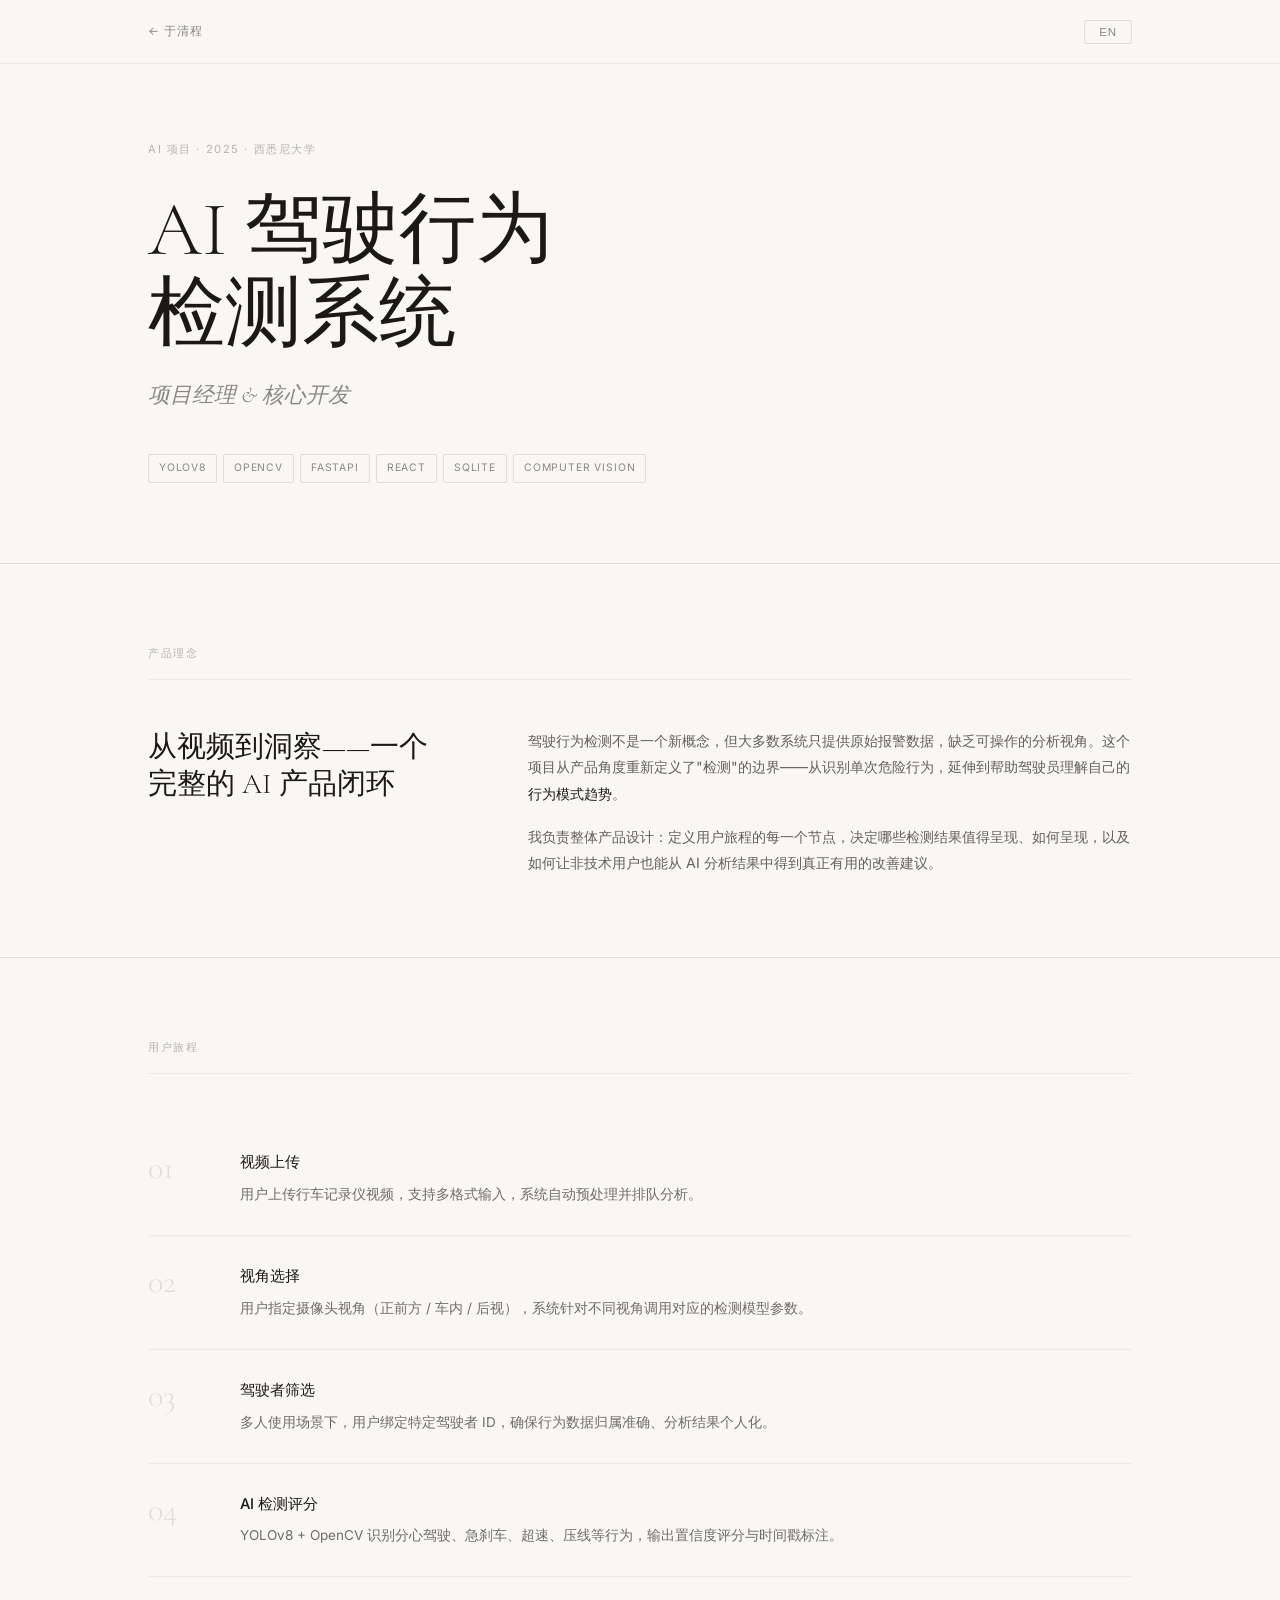
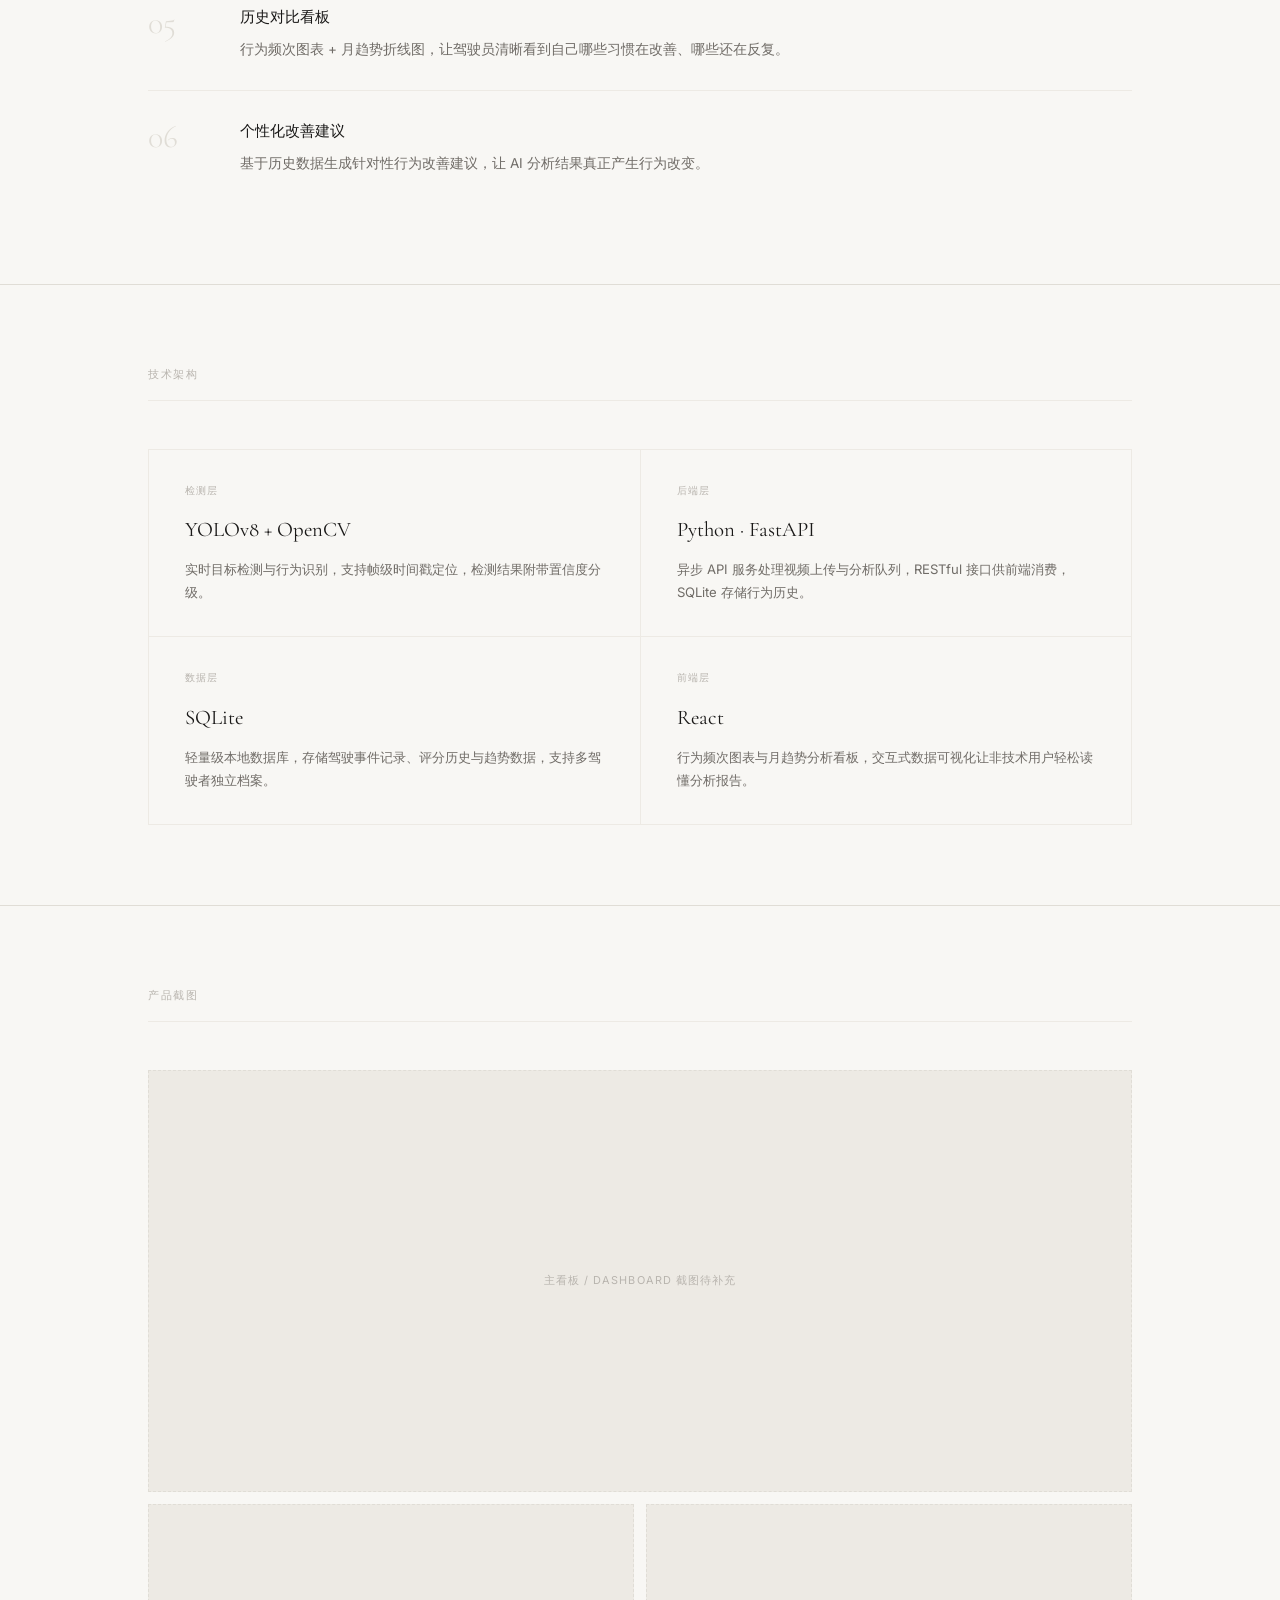
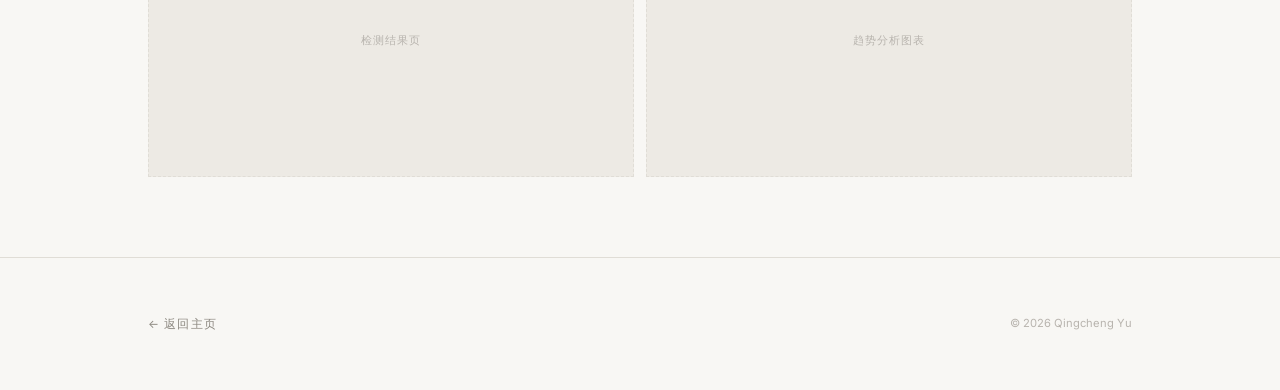
==== projects/ai-driving/index.html @ 933d753b "add 3 project detail pages with bilingual i18n; link cards in main page - projects/hqks/: 环球卡社 — sta" ====
<!DOCTYPE html>
<html lang="zh">
<head>
  <meta charset="UTF-8" />
  <meta name="viewport" content="width=device-width, initial-scale=1.0" />
  <title>AI 驾驶行为检测 · Qingcheng Yu</title>
  <link rel="preconnect" href="https://fonts.googleapis.com" />
  <link rel="preconnect" href="https://fonts.gstatic.com" crossorigin />
  <link href="https://fonts.googleapis.com/css2?family=Cormorant+Garamond:ital,wght@0,300;0,400;0,600;1,300;1,400&family=Inter:wght@300;400;500&display=swap" rel="stylesheet" />
  <style>
    *, *::before, *::after { box-sizing: border-box; margin: 0; padding: 0; }
    :root {
      --bg: #F8F7F4; --text: #1A1918; --muted: #8C8880;
      --light: #B8B4AE; --border: #E0DDD6; --border-light: #EDEAE4;
      --serif: 'Cormorant Garamond', 'Noto Serif SC', Georgia, serif;
      --sans:  'Inter', -apple-system, 'PingFang SC', sans-serif;
      --ease: cubic-bezier(0.4, 0, 0.2, 1);
    }
    html { scroll-behavior: smooth; }
    body { background: var(--bg); color: var(--text); font-family: var(--sans); font-weight: 400; line-height: 1.75; -webkit-font-smoothing: antialiased; }
    a { color: inherit; text-decoration: none; }
    .container { max-width: 1080px; margin: 0 auto; padding: 0 48px; }

    nav { position: fixed; top: 0; left: 0; right: 0; z-index: 200; height: 64px; background: rgba(248,247,244,0.92); backdrop-filter: blur(16px); border-bottom: 1px solid var(--border-light); }
    .nav-inner { height: 100%; display: flex; align-items: center; justify-content: space-between; }
    .nav-back { font-size: 0.72rem; letter-spacing: 0.08em; text-transform: uppercase; color: var(--muted); display: flex; align-items: center; gap: 8px; transition: color 0.2s; }
    .nav-back:hover { color: var(--text); }
    #lang-btn { font-size: 0.72rem; letter-spacing: 0.08em; background: none; border: 1px solid var(--border); padding: 5px 14px; cursor: pointer; color: var(--muted); transition: all 0.2s; border-radius: 2px; }
    #lang-btn:hover { background: var(--text); color: var(--bg); border-color: var(--text); }

    .hero { padding: 140px 0 80px; border-bottom: 1px solid var(--border); }
    .hero-meta { font-size: 0.7rem; letter-spacing: 0.14em; text-transform: uppercase; color: var(--light); margin-bottom: 28px; }
    .hero-title { font-family: var(--serif); font-size: clamp(2.6rem, 6vw, 5.5rem); font-weight: 300; line-height: 1.1; margin-bottom: 20px; }
    .hero-sub { font-family: var(--serif); font-size: 1.35rem; font-style: italic; color: var(--muted); margin-bottom: 40px; }
    .hero-tags { display: flex; flex-wrap: wrap; gap: 6px; }
    .tag { font-size: 0.65rem; letter-spacing: 0.08em; text-transform: uppercase; padding: 4px 10px; border: 1px solid var(--border); color: var(--muted); border-radius: 2px; }

    section { padding: 80px 0; border-bottom: 1px solid var(--border); }
    .sec-label { font-size: 0.68rem; letter-spacing: 0.16em; text-transform: uppercase; color: var(--light); margin-bottom: 48px; padding-bottom: 16px; border-bottom: 1px solid var(--border-light); }

    /* JOURNEY */
    .journey { display: flex; flex-direction: column; gap: 0; }
    .step { display: grid; grid-template-columns: 60px 1fr; gap: 32px; padding: 28px 0; border-bottom: 1px solid var(--border-light); align-items: start; }
    .step:last-child { border-bottom: none; }
    .step-num { font-family: var(--serif); font-size: 2rem; font-weight: 300; color: var(--border); line-height: 1; padding-top: 2px; }
    .step-title { font-size: 0.92rem; font-weight: 500; margin-bottom: 6px; }
    .step-desc { font-size: 0.845rem; color: #706C67; line-height: 1.85; }

    /* ARCH */
    .arch-grid { display: grid; grid-template-columns: repeat(2, 1fr); gap: 1px; background: var(--border-light); border: 1px solid var(--border-light); margin-top: 48px; }
    .arch-cell { background: var(--bg); padding: 32px 36px; }
    .arch-layer { font-size: 0.65rem; letter-spacing: 0.12em; text-transform: uppercase; color: var(--light); margin-bottom: 12px; }
    .arch-tech { font-family: var(--serif); font-size: 1.3rem; font-weight: 400; margin-bottom: 10px; }
    .arch-desc { font-size: 0.82rem; color: #706C67; line-height: 1.75; }

    /* GALLERY */
    .gallery { display: grid; grid-template-columns: repeat(2, 1fr); gap: 12px; }
    .img-placeholder { width: 100%; aspect-ratio: 16/9; background: var(--border-light); border: 1.5px dashed var(--border); display: flex; flex-direction: column; align-items: center; justify-content: center; gap: 10px; }
    .img-placeholder span { font-size: 0.68rem; letter-spacing: 0.1em; text-transform: uppercase; color: var(--light); }
    .gallery-full { grid-column: 1 / -1; }
    .gallery-full .img-placeholder { aspect-ratio: 21/9; }
    img.proj-img { width: 100%; height: 100%; object-fit: cover; display: block; }

    /* TWO COL */
    .two-col { display: grid; grid-template-columns: 300px 1fr; gap: 80px; align-items: start; }
    .col-head { font-family: var(--serif); font-size: 1.8rem; font-weight: 300; line-height: 1.3; }
    .col-body { font-size: 0.88rem; color: #635F5A; line-height: 1.9; }
    .col-body p + p { margin-top: 16px; }
    .col-body strong { color: var(--text); font-weight: 500; }

    .page-footer { padding: 56px 0; }
    .footer-inner { display: flex; align-items: center; justify-content: space-between; }
    .footer-back { font-size: 0.72rem; letter-spacing: 0.1em; text-transform: uppercase; color: var(--muted); display: flex; align-items: center; gap: 8px; transition: color 0.2s; }
    .footer-back:hover { color: var(--text); }
    .footer-copy { font-size: 0.7rem; color: var(--light); }

    @media (max-width: 840px) {
      .container { padding: 0 24px; }
      .two-col { grid-template-columns: 1fr; gap: 24px; }
      .arch-grid { grid-template-columns: 1fr; }
      .gallery { grid-template-columns: 1fr; }
      .step { grid-template-columns: 40px 1fr; gap: 16px; }
    }
    ::selection { background: var(--text); color: var(--bg); }
  </style>
</head>
<body>

<nav>
  <div class="container nav-inner">
    <a href="/" class="nav-back" data-i18n="back">← 于清程</a>
    <button id="lang-btn" onclick="toggleLang()">EN</button>
  </div>
</nav>

<!-- HERO -->
<div class="hero">
  <div class="container">
    <p class="hero-meta" data-i18n="hero_meta">AI 项目 · 2025 · 西悉尼大学</p>
    <h1 class="hero-title" data-i18n="hero_title">AI 驾驶行为<br>检测系统</h1>
    <p class="hero-sub" data-i18n="hero_sub">项目经理 & 核心开发</p>
    <div class="hero-tags">
      <span class="tag">YOLOv8</span>
      <span class="tag">OpenCV</span>
      <span class="tag">FastAPI</span>
      <span class="tag">React</span>
      <span class="tag">SQLite</span>
      <span class="tag">Computer Vision</span>
    </div>
  </div>
</div>

<!-- PRODUCT CONCEPT -->
<section>
  <div class="container">
    <p class="sec-label" data-i18n="sec1_label">产品理念</p>
    <div class="two-col">
      <h2 class="col-head" data-i18n="sec1_head">从视频到洞察——一个完整的 AI 产品闭环</h2>
      <div class="col-body">
        <p data-i18n="sec1_p1">驾驶行为检测不是一个新概念，但大多数系统只提供原始报警数据，缺乏可操作的分析视角。这个项目从产品角度重新定义了"检测"的边界——从识别单次危险行为，延伸到帮助驾驶员理解自己的<strong>行为模式趋势</strong>。</p>
        <p data-i18n="sec1_p2">我负责整体产品设计：定义用户旅程的每一个节点，决定哪些检测结果值得呈现、如何呈现，以及如何让非技术用户也能从 AI 分析结果中得到真正有用的改善建议。</p>
      </div>
    </div>
  </div>
</section>

<!-- USER JOURNEY -->
<section>
  <div class="container">
    <p class="sec-label" data-i18n="sec2_label">用户旅程</p>
    <div class="journey">
      <div class="step">
        <div class="step-num">01</div>
        <div>
          <p class="step-title" data-i18n="j1_t">视频上传</p>
          <p class="step-desc" data-i18n="j1_d">用户上传行车记录仪视频，支持多格式输入，系统自动预处理并排队分析。</p>
        </div>
      </div>
      <div class="step">
        <div class="step-num">02</div>
        <div>
          <p class="step-title" data-i18n="j2_t">视角选择</p>
          <p class="step-desc" data-i18n="j2_d">用户指定摄像头视角（正前方 / 车内 / 后视），系统针对不同视角调用对应的检测模型参数。</p>
        </div>
      </div>
      <div class="step">
        <div class="step-num">03</div>
        <div>
          <p class="step-title" data-i18n="j3_t">驾驶者筛选</p>
          <p class="step-desc" data-i18n="j3_d">多人使用场景下，用户绑定特定驾驶者 ID，确保行为数据归属准确、分析结果个人化。</p>
        </div>
      </div>
      <div class="step">
        <div class="step-num">04</div>
        <div>
          <p class="step-title" data-i18n="j4_t">AI 检测评分</p>
          <p class="step-desc" data-i18n="j4_d">YOLOv8 + OpenCV 识别分心驾驶、急刹车、超速、压线等行为，输出置信度评分与时间戳标注。</p>
        </div>
      </div>
      <div class="step">
        <div class="step-num">05</div>
        <div>
          <p class="step-title" data-i18n="j5_t">历史对比看板</p>
          <p class="step-desc" data-i18n="j5_d">行为频次图表 + 月趋势折线图，让驾驶员清晰看到自己哪些习惯在改善、哪些还在反复。</p>
        </div>
      </div>
      <div class="step">
        <div class="step-num">06</div>
        <div>
          <p class="step-title" data-i18n="j6_t">个性化改善建议</p>
          <p class="step-desc" data-i18n="j6_d">基于历史数据生成针对性行为改善建议，而不是泛化的安全提示——让 AI 分析结果真正产生行为改变。</p>
        </div>
      </div>
    </div>
  </div>
</section>

<!-- TECH -->
<section>
  <div class="container">
    <p class="sec-label" data-i18n="sec3_label">技术架构</p>
    <div class="arch-grid">
      <div class="arch-cell">
        <p class="arch-layer" data-i18n="a1_l">检测层</p>
        <p class="arch-tech">YOLOv8 + OpenCV</p>
        <p class="arch-desc" data-i18n="a1_d">实时目标检测与行为识别，支持帧级时间戳定位，检测结果附带置信度分级。</p>
      </div>
      <div class="arch-cell">
        <p class="arch-layer" data-i18n="a2_l">后端层</p>
        <p class="arch-tech">Python · FastAPI</p>
        <p class="arch-desc" data-i18n="a2_d">异步 API 服务处理视频上传与分析队列，RESTful 接口供前端消费，SQLite 存储行为历史与用户档案。</p>
      </div>
      <div class="arch-cell">
        <p class="arch-layer" data-i18n="a3_l">数据层</p>
        <p class="arch-tech">SQLite</p>
        <p class="arch-desc" data-i18n="a3_d">轻量级本地数据库，存储驾驶事件记录、评分历史与趋势数据，支持多驾驶者独立档案。</p>
      </div>
      <div class="arch-cell">
        <p class="arch-layer" data-i18n="a4_l">前端层</p>
        <p class="arch-tech">React</p>
        <p class="arch-desc" data-i18n="a4_d">行为频次图表与月趋势分析看板，交互式数据可视化让非技术用户轻松读懂分析报告。</p>
      </div>
    </div>
  </div>
</section>

<!-- GALLERY -->
<section>
  <div class="container">
    <p class="sec-label" data-i18n="sec4_label">产品截图</p>
    <div class="gallery">
      <div class="gallery-full">
        <div class="img-placeholder">
          <span data-i18n="ph1">主看板 / Dashboard 截图待补充</span>
        </div>
      </div>
      <div class="img-placeholder">
        <span data-i18n="ph2">检测结果页</span>
      </div>
      <div class="img-placeholder">
        <span data-i18n="ph3">趋势分析图表</span>
      </div>
    </div>
  </div>
</section>

<div class="page-footer">
  <div class="container">
    <div class="footer-inner">
      <a href="/" class="footer-back" data-i18n="foot_back">← 返回主页</a>
      <span class="footer-copy">© 2026 Qingcheng Yu</span>
    </div>
  </div>
</div>

<script>
const T = {
  zh: {
    back: '← 于清程',
    hero_meta: 'AI 项目 · 2025 · 西悉尼大学',
    hero_title: 'AI 驾驶行为<br>检测系统',
    hero_sub: '项目经理 & 核心开发',
    sec1_label: '产品理念',
    sec1_head: '从视频到洞察——一个完整的 AI 产品闭环',
    sec1_p1: '驾驶行为检测不是一个新概念，但大多数系统只提供原始报警数据，缺乏可操作的分析视角。这个项目从产品角度重新定义了"检测"的边界——从识别单次危险行为，延伸到帮助驾驶员理解自己的<strong>行为模式趋势</strong>。',
    sec1_p2: '我负责整体产品设计：定义用户旅程的每一个节点，决定哪些检测结果值得呈现、如何呈现，以及如何让非技术用户也能从 AI 分析结果中得到真正有用的改善建议。',
    sec2_label: '用户旅程',
    j1_t: '视频上传', j1_d: '用户上传行车记录仪视频，支持多格式输入，系统自动预处理并排队分析。',
    j2_t: '视角选择', j2_d: '用户指定摄像头视角（正前方 / 车内 / 后视），系统针对不同视角调用对应的检测模型参数。',
    j3_t: '驾驶者筛选', j3_d: '多人使用场景下，用户绑定特定驾驶者 ID，确保行为数据归属准确、分析结果个人化。',
    j4_t: 'AI 检测评分', j4_d: 'YOLOv8 + OpenCV 识别分心驾驶、急刹车、超速、压线等行为，输出置信度评分与时间戳标注。',
    j5_t: '历史对比看板', j5_d: '行为频次图表 + 月趋势折线图，让驾驶员清晰看到自己哪些习惯在改善、哪些还在反复。',
    j6_t: '个性化改善建议', j6_d: '基于历史数据生成针对性行为改善建议，让 AI 分析结果真正产生行为改变。',
    sec3_label: '技术架构',
    a1_l: '检测层', a1_d: '实时目标检测与行为识别，支持帧级时间戳定位，检测结果附带置信度分级。',
    a2_l: '后端层', a2_d: '异步 API 服务处理视频上传与分析队列，RESTful 接口供前端消费，SQLite 存储行为历史。',
    a3_l: '数据层', a3_d: '轻量级本地数据库，存储驾驶事件记录、评分历史与趋势数据，支持多驾驶者独立档案。',
    a4_l: '前端层', a4_d: '行为频次图表与月趋势分析看板，交互式数据可视化让非技术用户轻松读懂分析报告。',
    sec4_label: '产品截图',
    ph1: '主看板 / Dashboard 截图待补充', ph2: '检测结果页', ph3: '趋势分析图表',
    foot_back: '← 返回主页',
  },
  en: {
    back: '← Qingcheng Yu',
    hero_meta: 'AI Project · 2025 · Western Sydney University',
    hero_title: 'AI Driving Behavior<br>Detection System',
    hero_sub: 'Project Manager & Core Developer',
    sec1_label: 'Product Concept',
    sec1_head: 'From video to insight — a complete AI product loop',
    sec1_p1: 'Driving behavior detection isn\'t a new category, but most systems only surface raw alert data without actionable analysis. This project redefined the scope from a product perspective — shifting from flagging individual dangerous actions to helping drivers understand their <strong>behavioral pattern trends</strong> over time.',
    sec1_p2: 'I owned the overall product design: defining every node of the user journey, deciding which detection outputs are worth surfacing and how, and making AI analysis results genuinely useful for non-technical drivers.',
    sec2_label: 'User Journey',
    j1_t: 'Video Upload', j1_d: 'Users upload dashcam footage in multiple formats. System auto-preprocesses and queues for analysis.',
    j2_t: 'Angle Selection', j2_d: 'User specifies camera angle (front-facing / in-cabin / rear). System applies corresponding model parameters per angle.',
    j3_t: 'Driver Selection', j3_d: 'In multi-driver scenarios, users link to a specific driver ID, ensuring accurate attribution and personalized results.',
    j4_t: 'AI Detection & Scoring', j4_d: 'YOLOv8 + OpenCV detects distracted driving, hard braking, speeding, lane violations — output includes confidence scores and frame-level timestamps.',
    j5_t: 'Historical Dashboard', j5_d: 'Behavior frequency charts + monthly trend lines show drivers exactly which habits are improving and which keep recurring.',
    j6_t: 'Personalized Recommendations', j6_d: 'Targeted behavior improvement tips generated from historical patterns — not generic safety warnings, but specific actionable guidance.',
    sec3_label: 'Technical Architecture',
    a1_l: 'Detection Layer', a1_d: 'Real-time object detection and behavior classification with frame-level timestamp anchoring and confidence scoring.',
    a2_l: 'Backend Layer', a2_d: 'Async FastAPI service handles video upload queue and analysis pipeline; RESTful API consumed by frontend; SQLite for behavior history.',
    a3_l: 'Data Layer', a3_d: 'Lightweight SQLite stores driving event records, scoring history, and trend data with independent profiles per driver.',
    a4_l: 'Frontend Layer', a4_d: 'React dashboard with interactive behavior frequency charts and monthly trend visualizations — readable by non-technical users.',
    sec4_label: 'Screenshots',
    ph1: 'Main dashboard screenshot to be added', ph2: 'Detection results view', ph3: 'Trend analysis charts',
    foot_back: '← Back to portfolio',
  }
};
let lang = 'zh';
function applyLang(l) {
  document.querySelectorAll('[data-i18n]').forEach(el => {
    const v = T[l][el.dataset.i18n];
    if (v !== undefined) el.innerHTML = v;
  });
  document.getElementById('lang-btn').textContent = l === 'zh' ? 'EN' : '中文';
  document.documentElement.lang = l === 'zh' ? 'zh-CN' : 'en';
}
function toggleLang() { lang = lang === 'zh' ? 'en' : 'zh'; applyLang(lang); }
applyLang('zh');
</script>
</body>
</html>
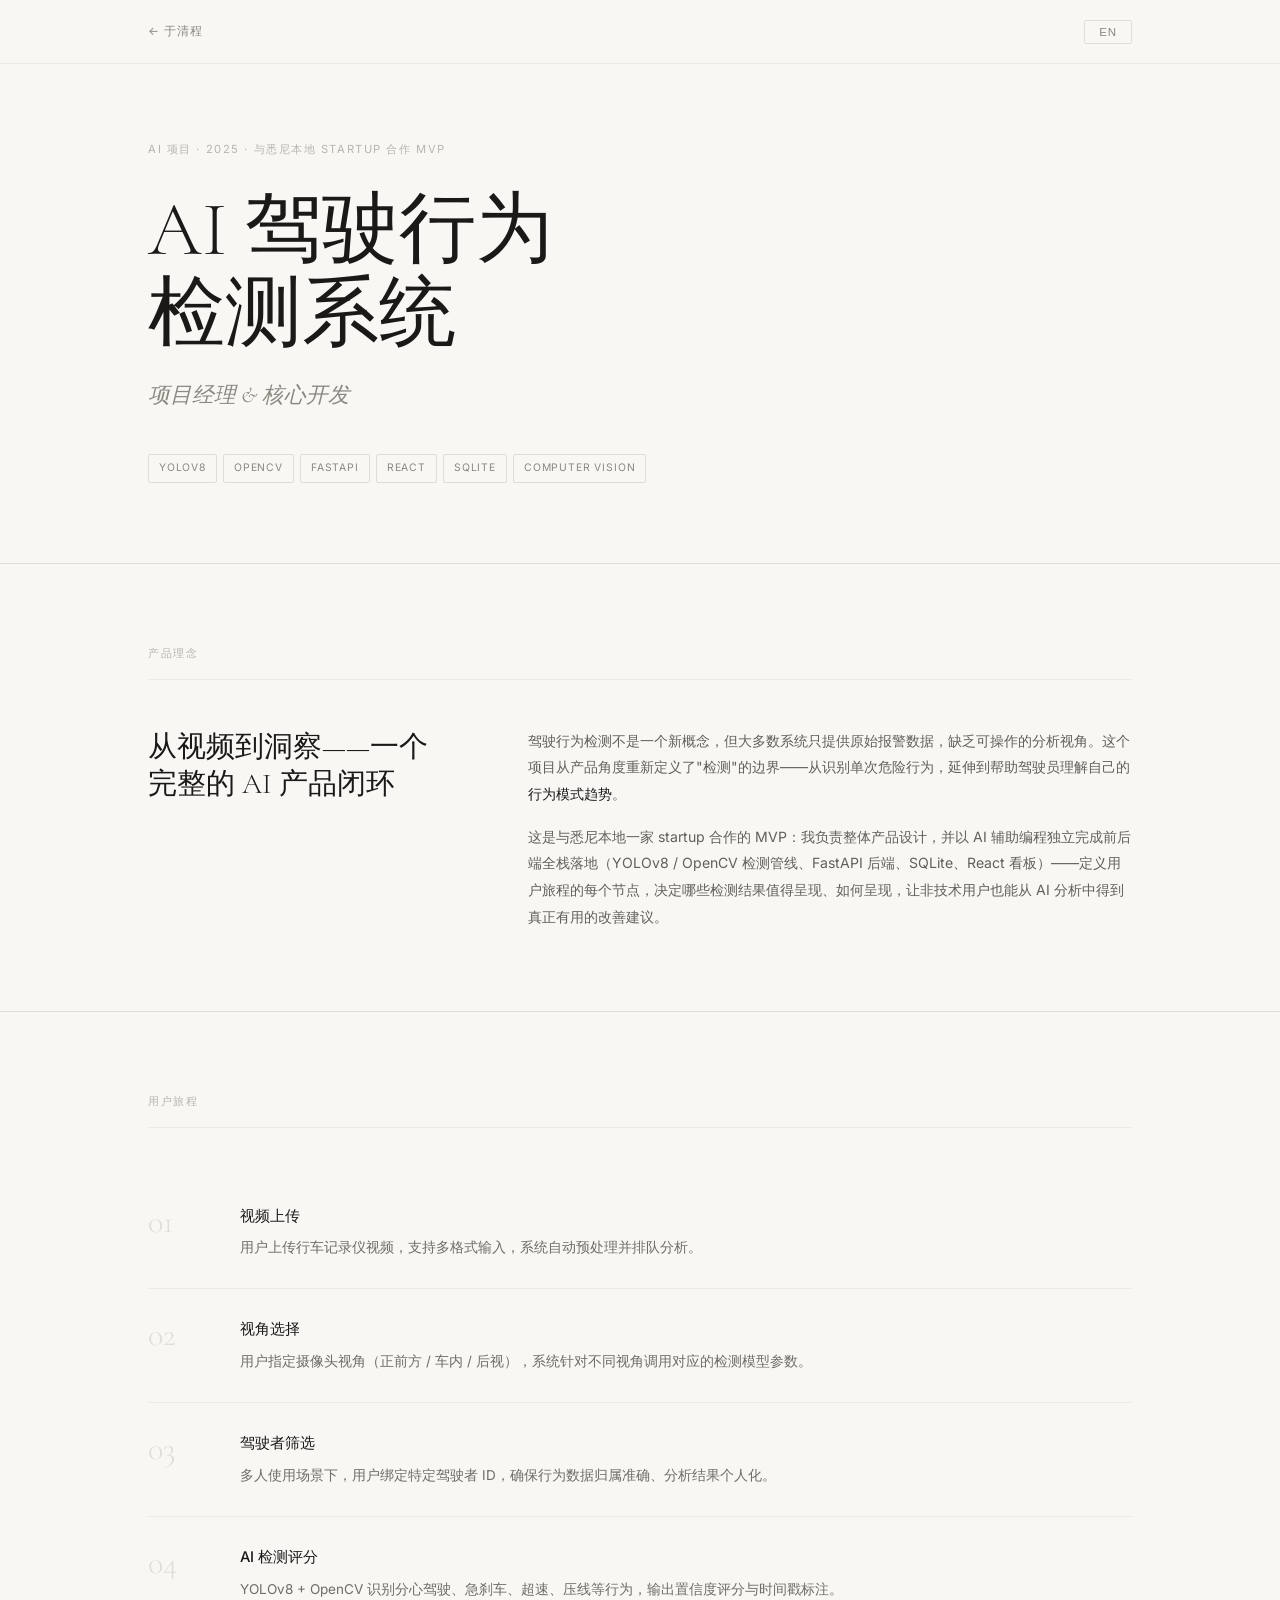
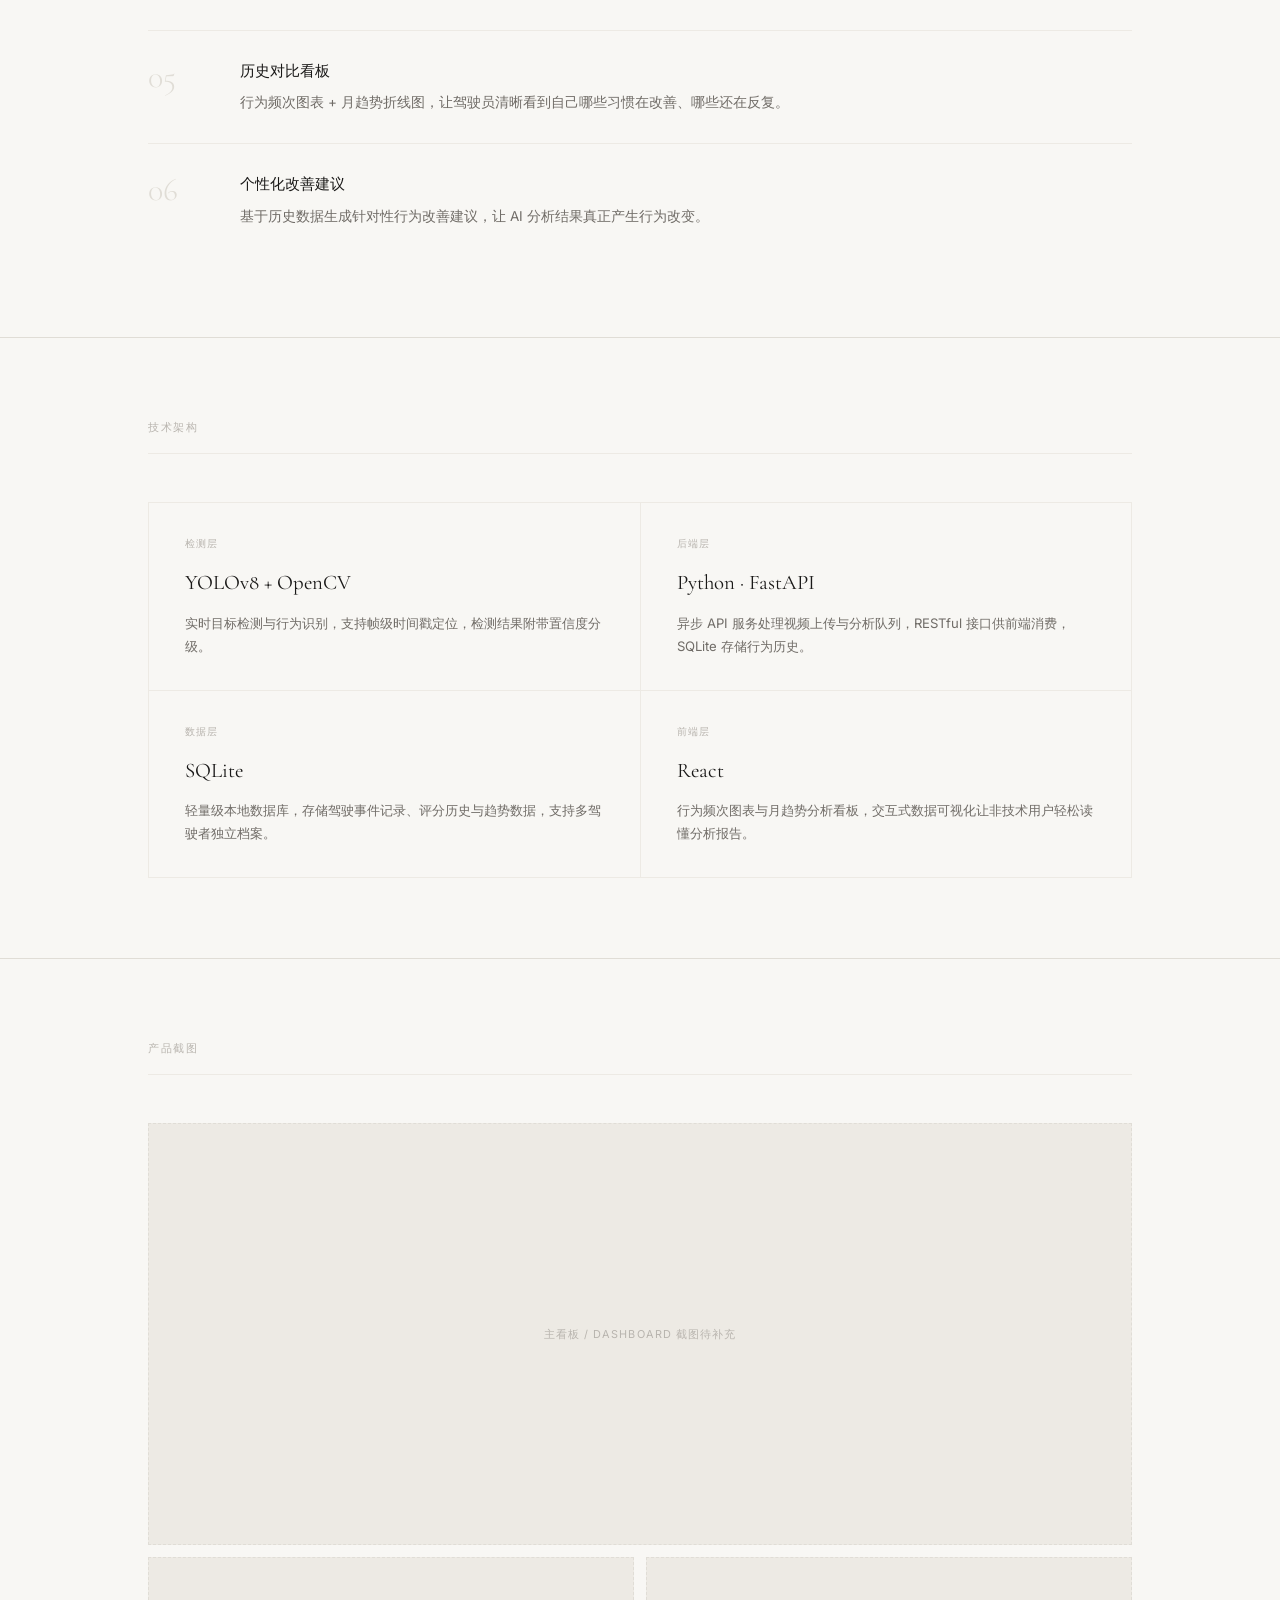
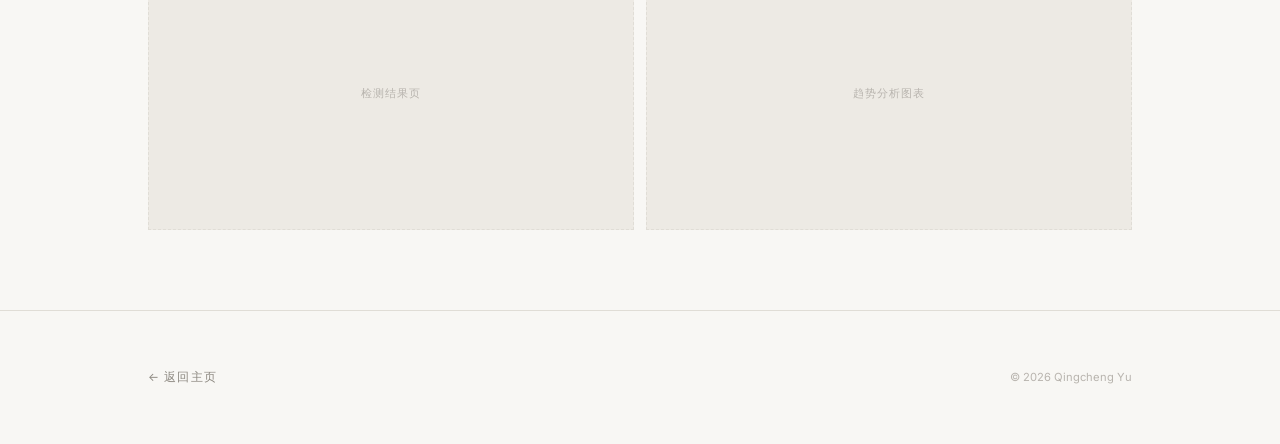
==== commit 005d5413: "chore: harden public site (de-identify, unlink private repo, untrack CLAUDE.md) - redact internal pr" ====
--- a/projects/ai-driving/index.html
+++ b/projects/ai-driving/index.html
@@ -96,7 +96,7 @@
 <!-- HERO -->
 <div class="hero">
   <div class="container">
-    <p class="hero-meta" data-i18n="hero_meta">AI 项目 · 2025 · 西悉尼大学</p>
+    <p class="hero-meta" data-i18n="hero_meta">AI 项目 · 2025 · 与悉尼本地 startup 合作 MVP</p>
     <h1 class="hero-title" data-i18n="hero_title">AI 驾驶行为<br>检测系统</h1>
     <p class="hero-sub" data-i18n="hero_sub">项目经理 & 核心开发</p>
     <div class="hero-tags">
@@ -118,7 +118,7 @@
       <h2 class="col-head" data-i18n="sec1_head">从视频到洞察——一个完整的 AI 产品闭环</h2>
       <div class="col-body">
         <p data-i18n="sec1_p1">驾驶行为检测不是一个新概念，但大多数系统只提供原始报警数据，缺乏可操作的分析视角。这个项目从产品角度重新定义了"检测"的边界——从识别单次危险行为，延伸到帮助驾驶员理解自己的<strong>行为模式趋势</strong>。</p>
-        <p data-i18n="sec1_p2">我负责整体产品设计：定义用户旅程的每一个节点，决定哪些检测结果值得呈现、如何呈现，以及如何让非技术用户也能从 AI 分析结果中得到真正有用的改善建议。</p>
+        <p data-i18n="sec1_p2">这是与悉尼本地一家 startup 合作的 MVP：我负责整体产品设计，并以 AI 辅助编程独立完成前后端全栈落地（YOLOv8 / OpenCV 检测管线、FastAPI 后端、SQLite、React 看板）——定义用户旅程的每个节点，决定哪些检测结果值得呈现、如何呈现，让非技术用户也能从 AI 分析中得到真正有用的改善建议。</p>
       </div>
     </div>
   </div>
@@ -237,13 +237,13 @@
 const T = {
   zh: {
     back: '← 于清程',
-    hero_meta: 'AI 项目 · 2025 · 西悉尼大学',
+    hero_meta: 'AI 项目 · 2025 · 与悉尼本地 startup 合作 MVP',
     hero_title: 'AI 驾驶行为<br>检测系统',
     hero_sub: '项目经理 & 核心开发',
     sec1_label: '产品理念',
     sec1_head: '从视频到洞察——一个完整的 AI 产品闭环',
     sec1_p1: '驾驶行为检测不是一个新概念，但大多数系统只提供原始报警数据，缺乏可操作的分析视角。这个项目从产品角度重新定义了"检测"的边界——从识别单次危险行为，延伸到帮助驾驶员理解自己的<strong>行为模式趋势</strong>。',
-    sec1_p2: '我负责整体产品设计：定义用户旅程的每一个节点，决定哪些检测结果值得呈现、如何呈现，以及如何让非技术用户也能从 AI 分析结果中得到真正有用的改善建议。',
+    sec1_p2: '这是与悉尼本地一家 startup 合作的 MVP：我负责整体产品设计，并以 AI 辅助编程独立完成前后端全栈落地（YOLOv8 / OpenCV 检测管线、FastAPI 后端、SQLite、React 看板）——定义用户旅程的每个节点，决定哪些检测结果值得呈现、如何呈现，让非技术用户也能从 AI 分析中得到真正有用的改善建议。',
     sec2_label: '用户旅程',
     j1_t: '视频上传', j1_d: '用户上传行车记录仪视频，支持多格式输入，系统自动预处理并排队分析。',
     j2_t: '视角选择', j2_d: '用户指定摄像头视角（正前方 / 车内 / 后视），系统针对不同视角调用对应的检测模型参数。',
@@ -262,13 +262,13 @@
   },
   en: {
     back: '← Qingcheng Yu',
-    hero_meta: 'AI Project · 2025 · Western Sydney University',
+    hero_meta: 'AI Project · 2025 · MVP with a Sydney startup',
     hero_title: 'AI Driving Behavior<br>Detection System',
     hero_sub: 'Project Manager & Core Developer',
     sec1_label: 'Product Concept',
     sec1_head: 'From video to insight — a complete AI product loop',
     sec1_p1: 'Driving behavior detection isn\'t a new category, but most systems only surface raw alert data without actionable analysis. This project redefined the scope from a product perspective — shifting from flagging individual dangerous actions to helping drivers understand their <strong>behavioral pattern trends</strong> over time.',
-    sec1_p2: 'I owned the overall product design: defining every node of the user journey, deciding which detection outputs are worth surfacing and how, and making AI analysis results genuinely useful for non-technical drivers.',
+    sec1_p2: 'This was an MVP built with a local Sydney startup. I owned the product design and, using AI-assisted coding, delivered the full stack myself (YOLOv8 / OpenCV detection pipeline, FastAPI backend, SQLite, React dashboard) — defining every node of the user journey, deciding which detection outputs to surface and how, and making the AI analysis genuinely useful for non-technical drivers.',
     sec2_label: 'User Journey',
     j1_t: 'Video Upload', j1_d: 'Users upload dashcam footage in multiple formats. System auto-preprocesses and queues for analysis.',
     j2_t: 'Angle Selection', j2_d: 'User specifies camera angle (front-facing / in-cabin / rear). System applies corresponding model parameters per angle.',
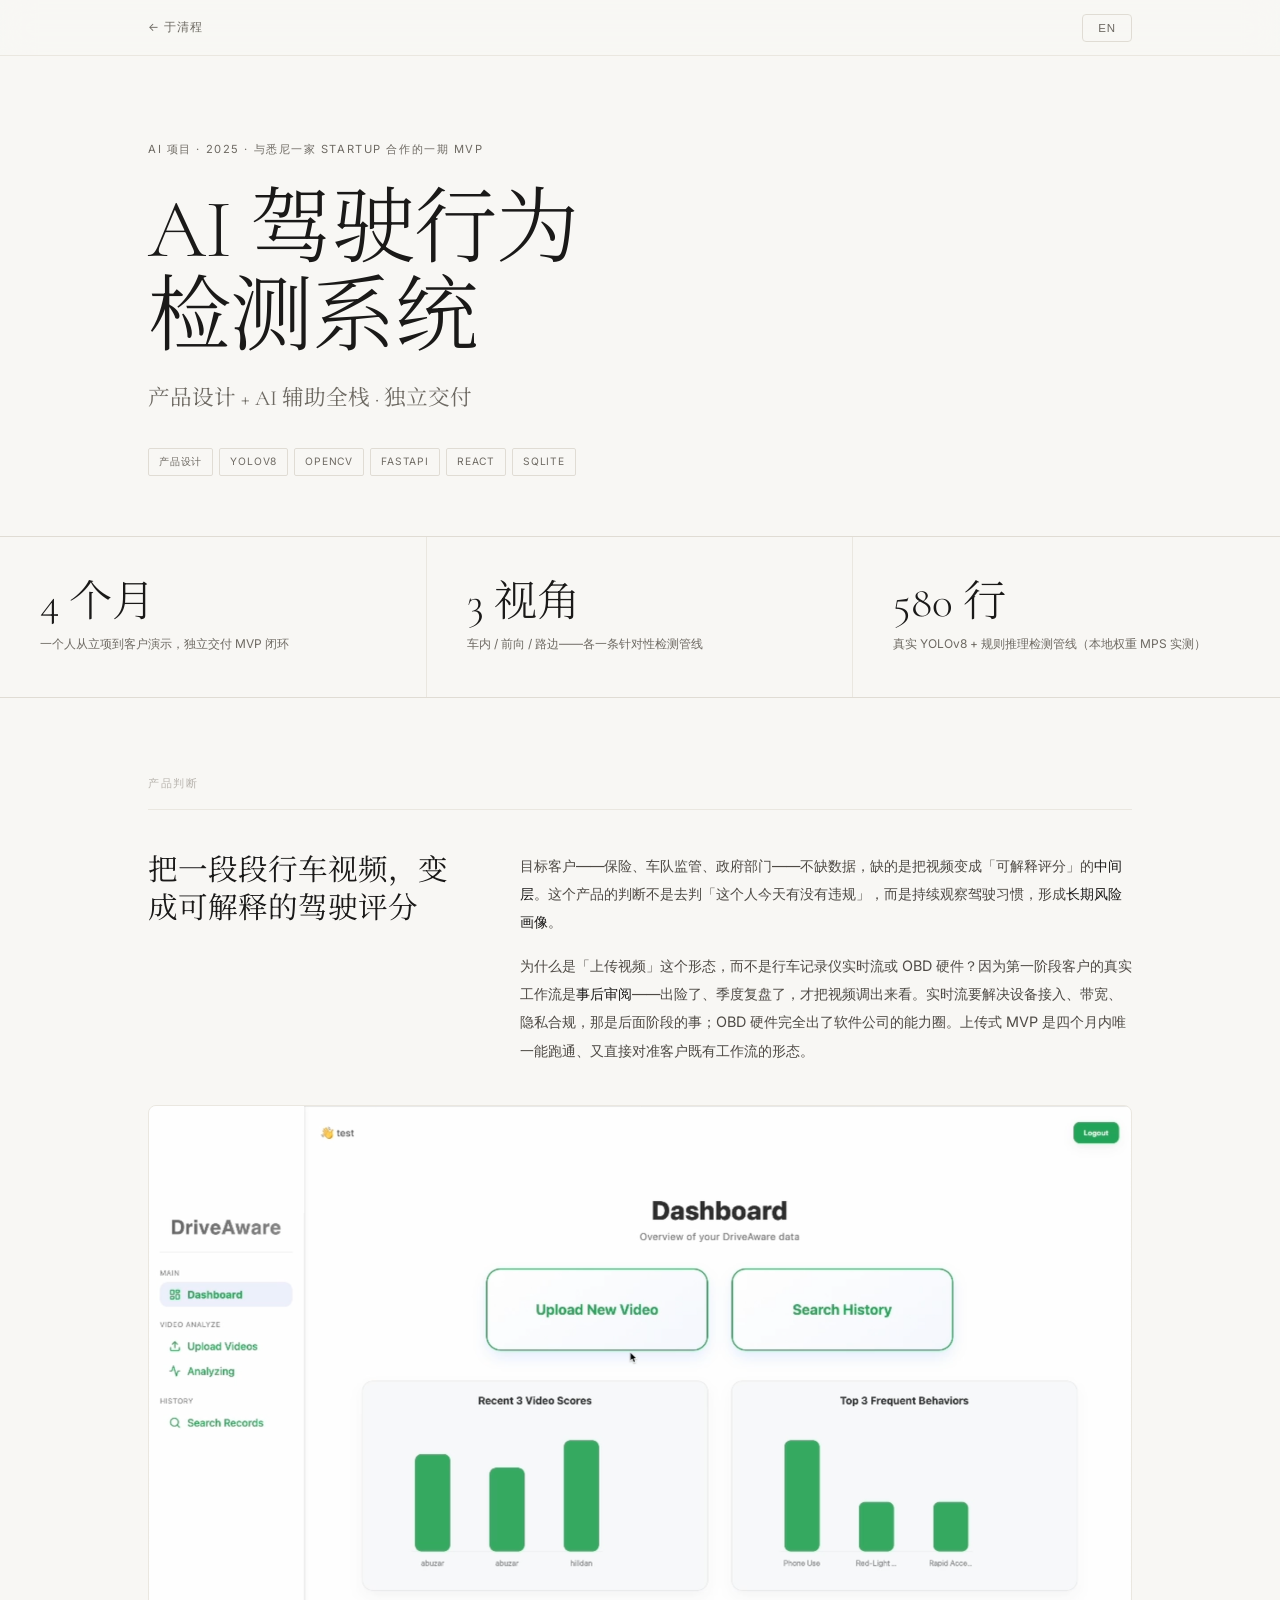
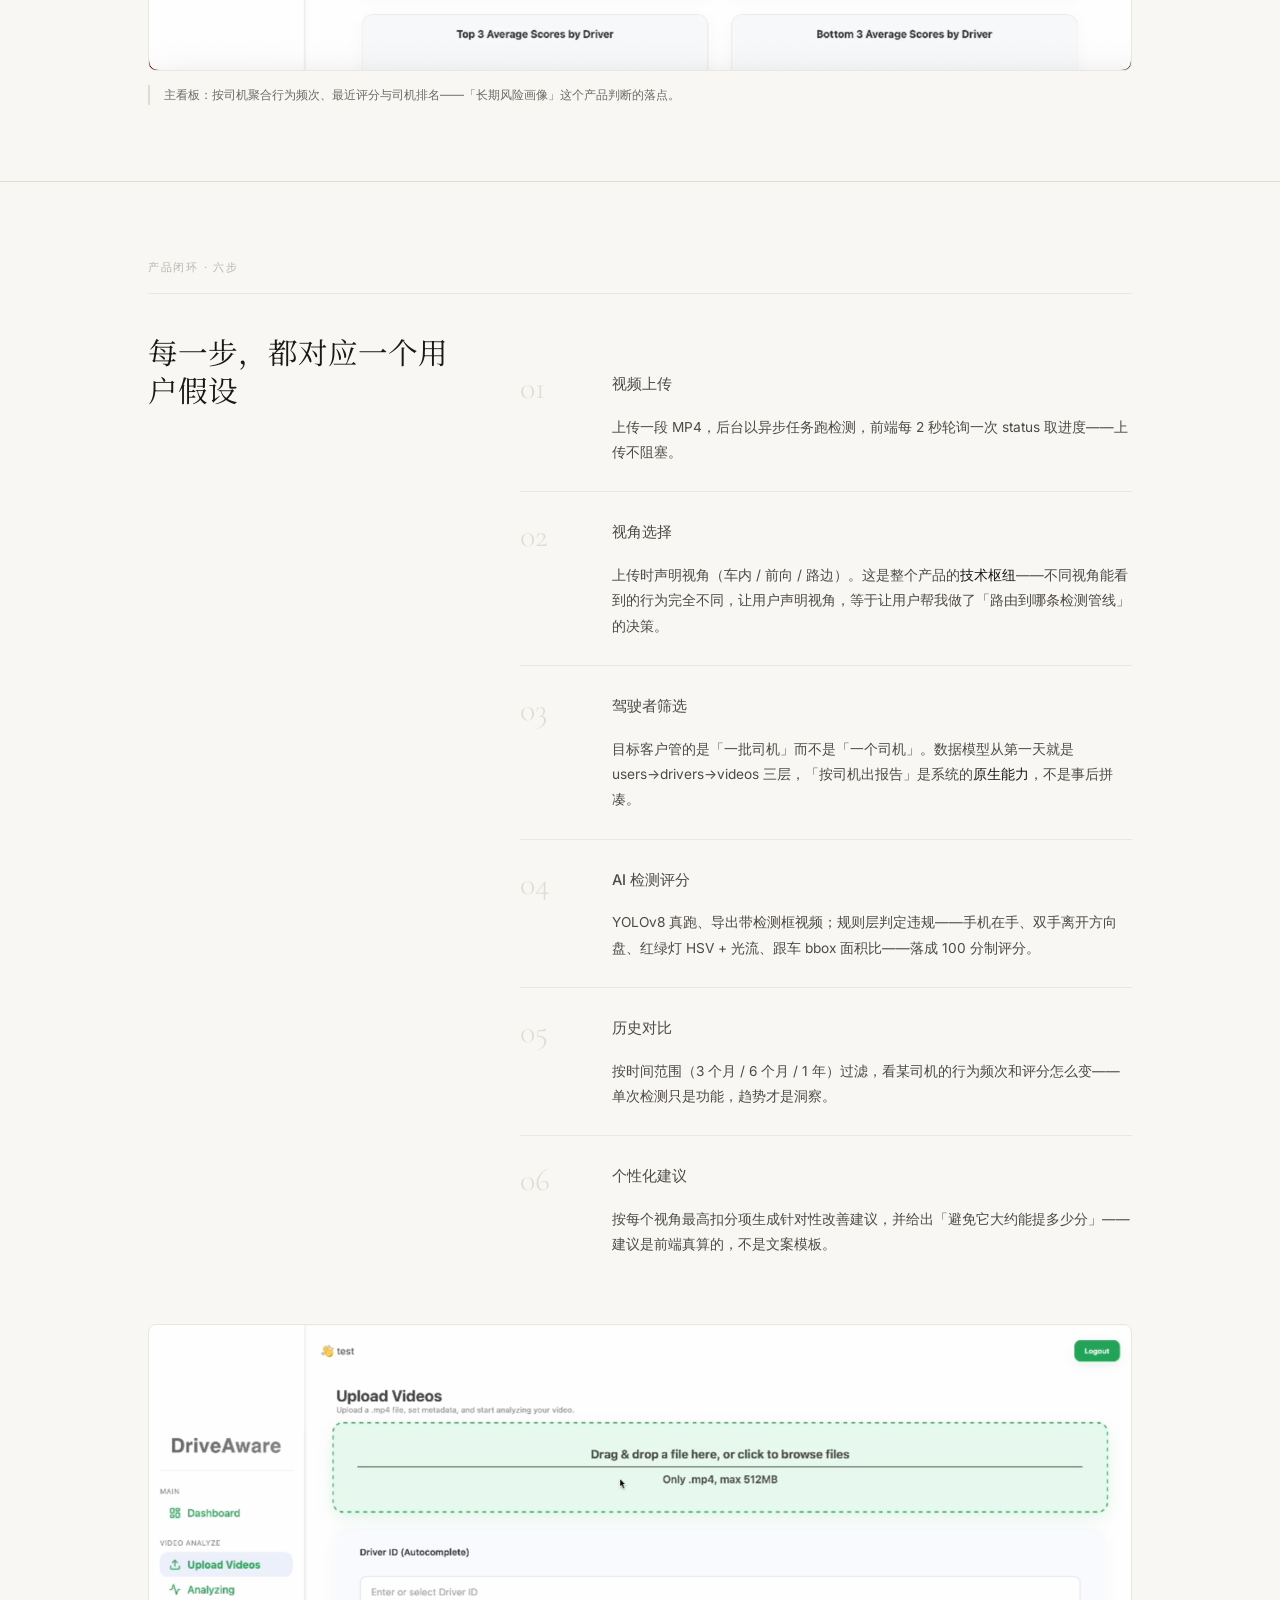
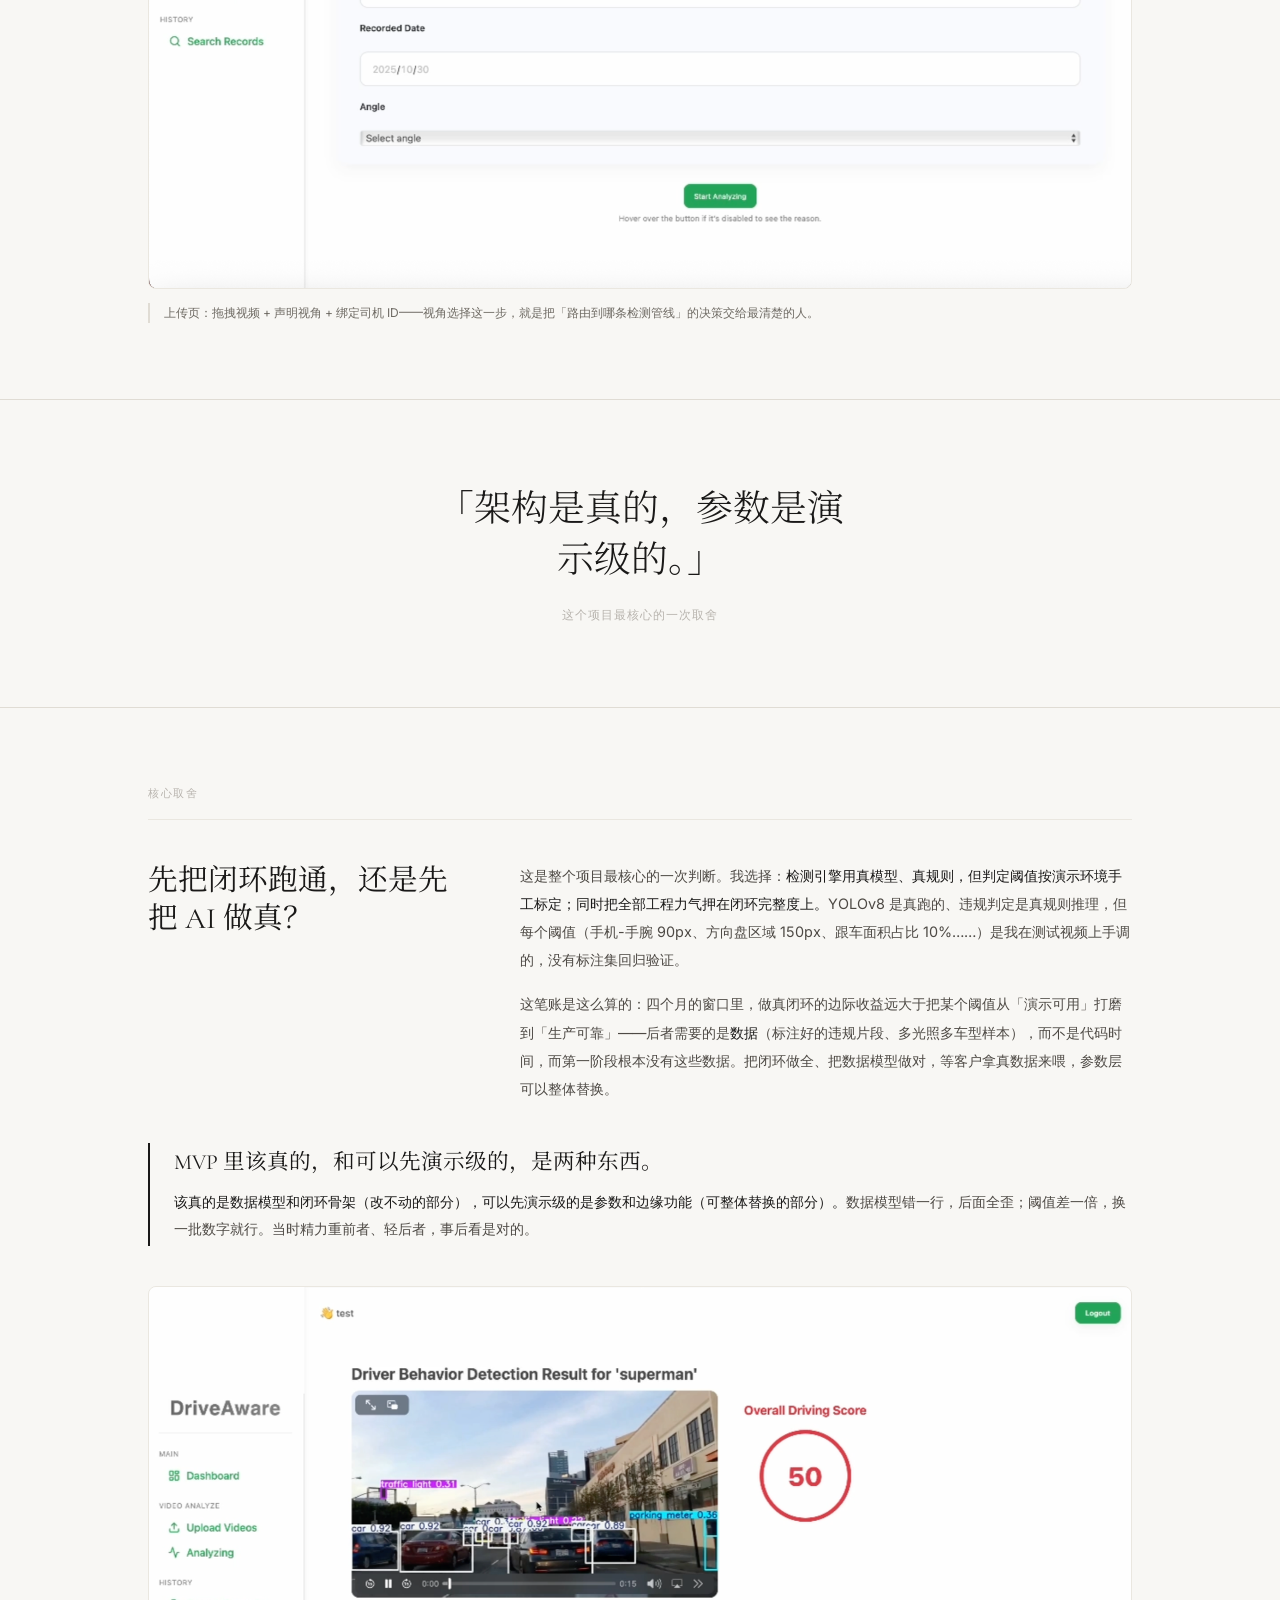
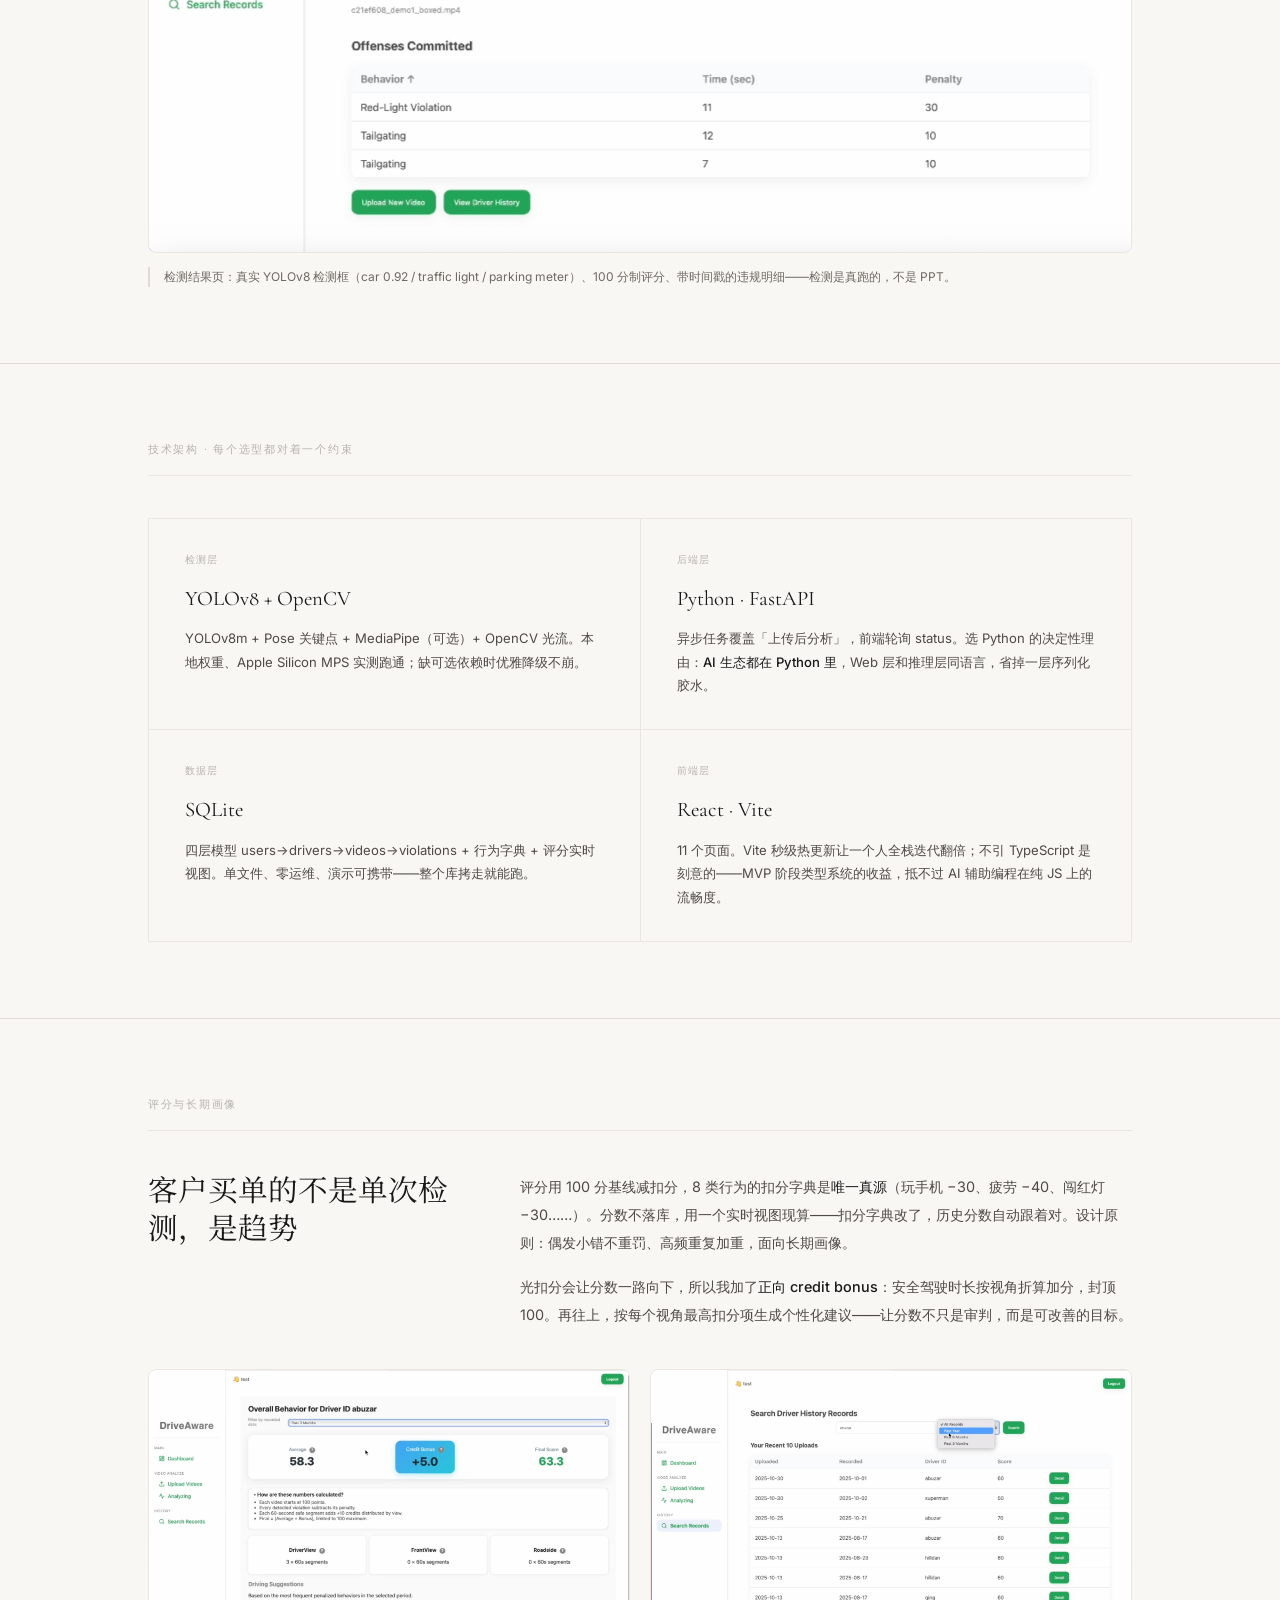
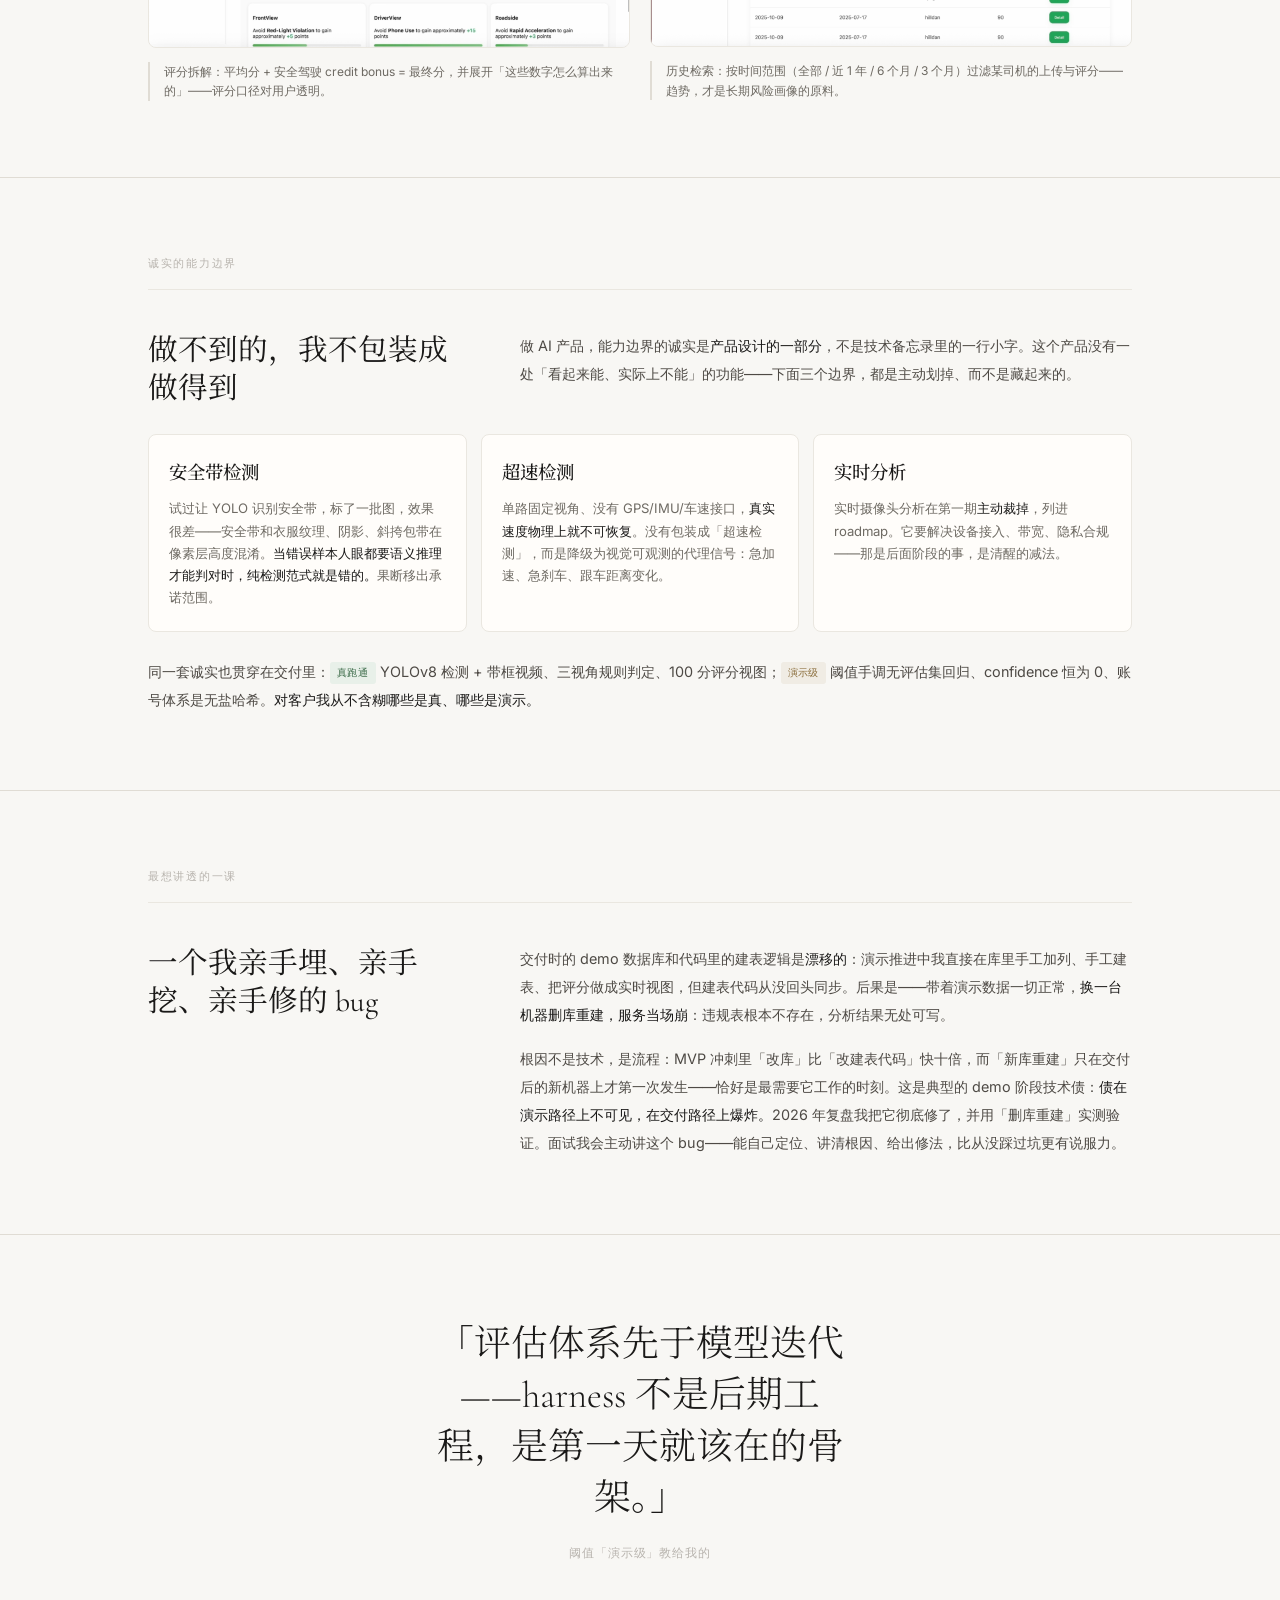
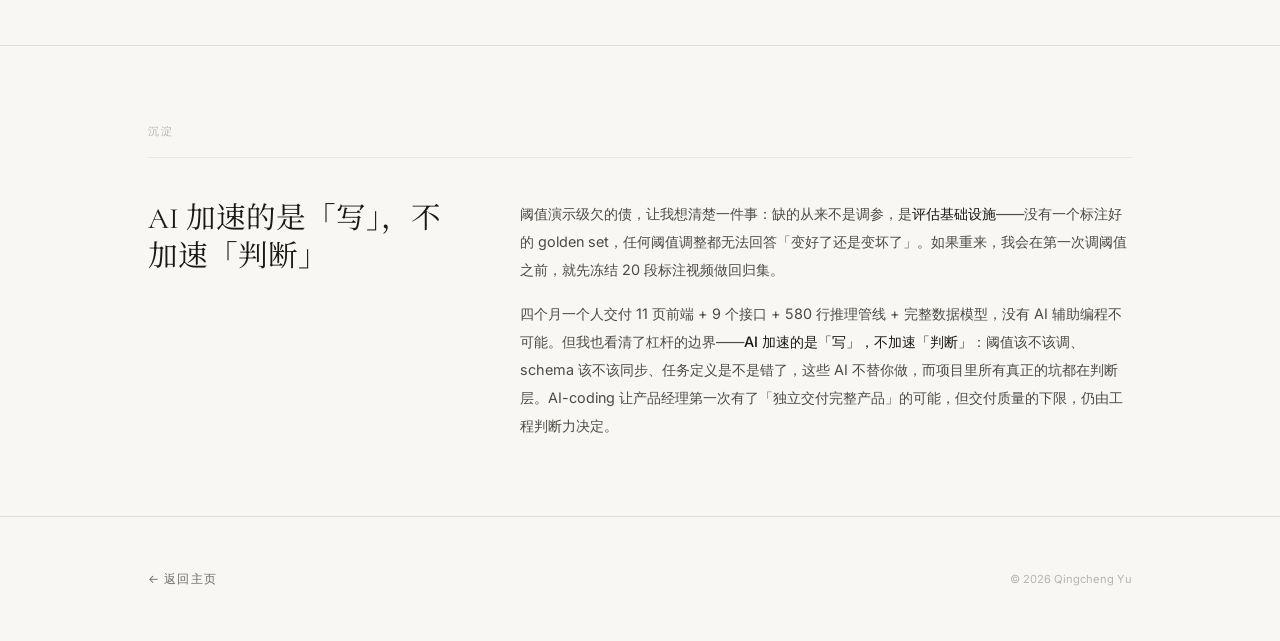
==== commit b409d1db: "feat(ai-driving): rewrite detail page — judgment-chain narrative + 5 real product shots - 复盘长文蒸馏成 10" ====
--- a/projects/ai-driving/index.html
+++ b/projects/ai-driving/index.html
@@ -6,219 +6,358 @@
   <title>AI 驾驶行为检测 · Qingcheng Yu</title>
   <link rel="preconnect" href="https://fonts.googleapis.com" />
   <link rel="preconnect" href="https://fonts.gstatic.com" crossorigin />
-  <link href="https://fonts.googleapis.com/css2?family=Cormorant+Garamond:ital,wght@0,300;0,400;0,600;1,300;1,400&family=Inter:wght@300;400;500&display=swap" rel="stylesheet" />
+  <link href="https://fonts.googleapis.com/css2?family=Cormorant+Garamond:ital,wght@0,300;0,400;0,500;1,400&family=Inter:wght@300;400;500&family=Noto+Serif+SC:wght@300;400;500&display=swap" rel="stylesheet" />
   <style>
     *, *::before, *::after { box-sizing: border-box; margin: 0; padding: 0; }
     :root {
-      --bg: #F8F7F4; --text: #1A1918; --muted: #8C8880;
-      --light: #B8B4AE; --border: #E0DDD6; --border-light: #EDEAE4;
-      --serif: 'Cormorant Garamond', 'Noto Serif SC', Georgia, serif;
+      --bg: #F8F7F4; --panel: #FFFDFA; --text: #1A1918; --muted: #6E6A63;
+      --light: #B8B4AE; --border: #E0DCD4; --border-light: #EAE7E0;
+      --serif: 'Cormorant Garamond', 'Noto Serif SC', 'Songti SC', Georgia, serif;
       --sans:  'Inter', -apple-system, 'PingFang SC', sans-serif;
       --ease: cubic-bezier(0.4, 0, 0.2, 1);
     }
-    html { scroll-behavior: smooth; }
-    body { background: var(--bg); color: var(--text); font-family: var(--sans); font-weight: 400; line-height: 1.75; -webkit-font-smoothing: antialiased; }
+    html { scroll-behavior: smooth; -webkit-text-size-adjust: 100%; }
+    body { background: var(--bg); color: var(--text); font-family: var(--sans); font-weight: 400; line-height: 1.75; -webkit-font-smoothing: antialiased; -webkit-tap-highlight-color: transparent; }
     a { color: inherit; text-decoration: none; }
+    ::selection { background: var(--text); color: var(--bg); }
+    :focus-visible { outline: 2px solid var(--text); outline-offset: 2px; }
     .container { max-width: 1080px; margin: 0 auto; padding: 0 48px; }
 
-    nav { position: fixed; top: 0; left: 0; right: 0; z-index: 200; height: 64px; background: rgba(248,247,244,0.92); backdrop-filter: blur(16px); border-bottom: 1px solid var(--border-light); }
+    nav { position: fixed; top: 0; left: 0; right: 0; z-index: 200; height: 56px; background: rgba(248,247,244,0.88); backdrop-filter: blur(16px) saturate(160%); -webkit-backdrop-filter: blur(16px) saturate(160%); border-bottom: 1px solid var(--border-light); }
     .nav-inner { height: 100%; display: flex; align-items: center; justify-content: space-between; }
-    .nav-back { font-size: 0.72rem; letter-spacing: 0.08em; text-transform: uppercase; color: var(--muted); display: flex; align-items: center; gap: 8px; transition: color 0.2s; }
+    .nav-back { font-size: 0.72rem; letter-spacing: 0.08em; text-transform: uppercase; color: var(--muted); transition: color 0.2s; }
     .nav-back:hover { color: var(--text); }
-    #lang-btn { font-size: 0.72rem; letter-spacing: 0.08em; background: none; border: 1px solid var(--border); padding: 5px 14px; cursor: pointer; color: var(--muted); transition: all 0.2s; border-radius: 2px; }
+    #lang-btn { font-size: 0.72rem; letter-spacing: 0.08em; background: none; border: 1px solid var(--border); padding: 7px 15px; cursor: pointer; color: var(--muted); transition: all 0.2s; border-radius: 4px; }
     #lang-btn:hover { background: var(--text); color: var(--bg); border-color: var(--text); }
 
-    .hero { padding: 140px 0 80px; border-bottom: 1px solid var(--border); }
-    .hero-meta { font-size: 0.7rem; letter-spacing: 0.14em; text-transform: uppercase; color: var(--light); margin-bottom: 28px; }
-    .hero-title { font-family: var(--serif); font-size: clamp(2.6rem, 6vw, 5.5rem); font-weight: 300; line-height: 1.1; margin-bottom: 20px; }
-    .hero-sub { font-family: var(--serif); font-size: 1.35rem; font-style: italic; color: var(--muted); margin-bottom: 40px; }
+    /* HERO */
+    .hero { padding: 140px 0 60px; border-bottom: 1px solid var(--border); }
+    .hero-meta { font-size: 0.7rem; letter-spacing: 0.14em; text-transform: uppercase; color: var(--muted); margin-bottom: 26px; }
+    .hero-title { font-family: var(--serif); font-size: clamp(2.8rem, 6.5vw, 5.4rem); font-weight: 300; line-height: 1.06; margin-bottom: 18px; letter-spacing: -0.01em; }
+    .hero-sub { font-family: var(--serif); font-size: 1.35rem; font-style: normal; color: var(--muted); margin-bottom: 30px; }
+    html[lang="en"] .hero-sub { font-style: italic; }
     .hero-tags { display: flex; flex-wrap: wrap; gap: 6px; }
-    .tag { font-size: 0.65rem; letter-spacing: 0.08em; text-transform: uppercase; padding: 4px 10px; border: 1px solid var(--border); color: var(--muted); border-radius: 2px; }
-
-    section { padding: 80px 0; border-bottom: 1px solid var(--border); }
-    .sec-label { font-size: 0.68rem; letter-spacing: 0.16em; text-transform: uppercase; color: var(--light); margin-bottom: 48px; padding-bottom: 16px; border-bottom: 1px solid var(--border-light); }
+    .tag { font-size: 0.64rem; letter-spacing: 0.08em; text-transform: uppercase; padding: 4px 10px; border: 1px solid var(--border); color: var(--muted); border-radius: 2px; }
+
+    /* STATS */
+    .stats { display: grid; grid-template-columns: repeat(3, 1fr); border-bottom: 1px solid var(--border); }
+    .stat { padding: 44px 40px; border-right: 1px solid var(--border-light); }
+    .stat:last-child { border-right: none; }
+    .stat-num { font-family: var(--serif); font-size: 2.7rem; font-weight: 300; line-height: 1; margin-bottom: 10px; }
+    .stat-label { font-size: 0.75rem; color: var(--muted); line-height: 1.6; }
+
+    /* SECTIONS */
+    section { padding: 76px 0; border-bottom: 1px solid var(--border); }
+    .sec-label { font-size: 0.68rem; letter-spacing: 0.16em; text-transform: uppercase; color: var(--light); margin-bottom: 42px; padding-bottom: 16px; border-bottom: 1px solid var(--border-light); }
+    .two-col { display: grid; grid-template-columns: 300px 1fr; gap: 72px; align-items: start; }
+    .col-head { font-family: var(--serif); font-size: 1.85rem; font-weight: 400; line-height: 1.28; }
+    .col-body { font-size: 0.9rem; color: #4E4A45; line-height: 1.95; }
+    .col-body p + p { margin-top: 16px; }
+    .col-body strong { color: var(--text); font-weight: 500; }
+
+    /* PULL QUOTE */
+    .pull { font-family: var(--serif); font-weight: 300; font-size: clamp(1.5rem, 3vw, 2.3rem); line-height: 1.4; color: var(--text); text-align: center; padding: 8px 0; max-width: 24ch; margin: 0 auto; }
+    .pull .by { display: block; font-family: var(--sans); font-size: 0.72rem; letter-spacing: 0.08em; text-transform: uppercase; color: var(--light); margin-top: 20px; }
 
     /* JOURNEY */
-    .journey { display: flex; flex-direction: column; gap: 0; }
-    .step { display: grid; grid-template-columns: 60px 1fr; gap: 32px; padding: 28px 0; border-bottom: 1px solid var(--border-light); align-items: start; }
+    .journey { display: flex; flex-direction: column; gap: 0; margin-top: 8px; }
+    .step { display: grid; grid-template-columns: 60px 1fr; gap: 32px; padding: 26px 0; border-bottom: 1px solid var(--border-light); align-items: start; }
     .step:last-child { border-bottom: none; }
     .step-num { font-family: var(--serif); font-size: 2rem; font-weight: 300; color: var(--border); line-height: 1; padding-top: 2px; }
     .step-title { font-size: 0.92rem; font-weight: 500; margin-bottom: 6px; }
-    .step-desc { font-size: 0.845rem; color: #706C67; line-height: 1.85; }
-
-    /* ARCH */
-    .arch-grid { display: grid; grid-template-columns: repeat(2, 1fr); gap: 1px; background: var(--border-light); border: 1px solid var(--border-light); margin-top: 48px; }
+    .step-desc { font-size: 0.855rem; color: #4E4A45; line-height: 1.85; }
+    .step-desc strong { color: var(--text); font-weight: 500; }
+
+    /* THREE-IN-ONE */
+    .trio { display: grid; grid-template-columns: repeat(3, 1fr); gap: 14px; margin-top: 26px; }
+    .trio-item { padding: 22px 20px; background: var(--panel); border: 1px solid var(--border-light); border-radius: 8px; }
+    .trio-item h4 { font-family: var(--serif); font-size: 1.15rem; font-weight: 500; margin-bottom: 8px; }
+    .trio-item p { font-size: 0.82rem; color: var(--muted); line-height: 1.7; }
+    .trio-item strong { color: var(--text); font-weight: 500; }
+
+    /* CALLOUT */
+    .callout { border-left: 2px solid var(--text); padding: 4px 0 4px 24px; margin-top: 40px; }
+    .callout .big { font-family: var(--serif); font-size: 1.35rem; line-height: 1.4; color: var(--text); margin-bottom: 12px; }
+    .callout p { font-size: 0.875rem; color: #4E4A45; line-height: 1.9; }
+    .callout strong { color: var(--text); font-weight: 500; }
+
+    /* ARCH GRID */
+    .arch-grid { display: grid; grid-template-columns: repeat(2, 1fr); gap: 1px; background: var(--border-light); border: 1px solid var(--border-light); }
     .arch-cell { background: var(--bg); padding: 32px 36px; }
     .arch-layer { font-size: 0.65rem; letter-spacing: 0.12em; text-transform: uppercase; color: var(--light); margin-bottom: 12px; }
     .arch-tech { font-family: var(--serif); font-size: 1.3rem; font-weight: 400; margin-bottom: 10px; }
-    .arch-desc { font-size: 0.82rem; color: #706C67; line-height: 1.75; }
-
-    /* GALLERY */
-    .gallery { display: grid; grid-template-columns: repeat(2, 1fr); gap: 12px; }
-    .img-placeholder { width: 100%; aspect-ratio: 16/9; background: var(--border-light); border: 1.5px dashed var(--border); display: flex; flex-direction: column; align-items: center; justify-content: center; gap: 10px; }
-    .img-placeholder span { font-size: 0.68rem; letter-spacing: 0.1em; text-transform: uppercase; color: var(--light); }
-    .gallery-full { grid-column: 1 / -1; }
-    .gallery-full .img-placeholder { aspect-ratio: 21/9; }
-    img.proj-img { width: 100%; height: 100%; object-fit: cover; display: block; }
-
-    /* TWO COL */
-    .two-col { display: grid; grid-template-columns: 300px 1fr; gap: 80px; align-items: start; }
-    .col-head { font-family: var(--serif); font-size: 1.8rem; font-weight: 300; line-height: 1.3; }
-    .col-body { font-size: 0.88rem; color: #635F5A; line-height: 1.9; }
-    .col-body p + p { margin-top: 16px; }
-    .col-body strong { color: var(--text); font-weight: 500; }
-
-    .page-footer { padding: 56px 0; }
+    .arch-desc { font-size: 0.82rem; color: #4E4A45; line-height: 1.78; }
+    .arch-desc strong { color: var(--text); font-weight: 500; }
+
+    /* HONEST TAGS */
+    .rm { display: inline-block; font-size: 0.62rem; letter-spacing: 0.05em; padding: 1px 7px; border-radius: 3px; vertical-align: middle; }
+    .rm.real { background: #E8F0E9; color: #3C6B49; }
+    .rm.mock { background: #F0ECE4; color: #8A6D3B; }
+
+    /* INLINE FIGURE */
+    figure.fig { margin: 40px 0 0; }
+    figure.fig img { width: 100%; height: auto; display: block; border-radius: 8px; border: 1px solid var(--border-light); background: var(--panel); }
+    figure.fig figcaption { font-size: 0.75rem; color: var(--muted); line-height: 1.65; margin-top: 14px; padding-left: 14px; border-left: 2px solid var(--border); }
+    .fig-pair { display: grid; grid-template-columns: 1fr 1fr; gap: 20px; margin-top: 40px; }
+    .fig-pair figure.fig { margin: 0; }
+
+    /* FOOTER */
+    .page-footer { padding: 52px 0; }
     .footer-inner { display: flex; align-items: center; justify-content: space-between; }
-    .footer-back { font-size: 0.72rem; letter-spacing: 0.1em; text-transform: uppercase; color: var(--muted); display: flex; align-items: center; gap: 8px; transition: color 0.2s; }
+    .footer-back { font-size: 0.72rem; letter-spacing: 0.1em; text-transform: uppercase; color: var(--muted); transition: color 0.2s; }
     .footer-back:hover { color: var(--text); }
     .footer-copy { font-size: 0.7rem; color: var(--light); }
 
+    /* PAGE-LOAD REVEAL */
+    .reveal { opacity: 0; transform: translateY(14px); animation: rise 0.7s var(--ease) forwards; }
+    .hero .reveal:nth-child(1) { animation-delay: .05s; }
+    .hero .reveal:nth-child(2) { animation-delay: .13s; }
+    .hero .reveal:nth-child(3) { animation-delay: .21s; }
+    .hero .reveal:nth-child(4) { animation-delay: .29s; }
+    @keyframes rise { to { opacity: 1; transform: none; } }
+
     @media (max-width: 840px) {
       .container { padding: 0 24px; }
-      .two-col { grid-template-columns: 1fr; gap: 24px; }
+      .two-col { grid-template-columns: 1fr; gap: 22px; }
+      .stats { grid-template-columns: 1fr; }
+      .stat { border-right: none; border-bottom: 1px solid var(--border-light); padding: 32px 0; }
+      .trio { grid-template-columns: 1fr; }
       .arch-grid { grid-template-columns: 1fr; }
-      .gallery { grid-template-columns: 1fr; }
+      .fig-pair { grid-template-columns: 1fr; gap: 32px; }
       .step { grid-template-columns: 40px 1fr; gap: 16px; }
     }
-    ::selection { background: var(--text); color: var(--bg); }
+    @media (prefers-reduced-motion: reduce) {
+      *, *::before, *::after { animation-duration: .001ms !important; transition-duration: .001ms !important; }
+      .reveal { opacity: 1; transform: none; }
+    }
   </style>
 </head>
 <body>
 
 <nav>
   <div class="container nav-inner">
-    <a href="/" class="nav-back" data-i18n="back">← 于清程</a>
-    <button id="lang-btn" onclick="toggleLang()">EN</button>
+    <a href="/" class="nav-back">← <span data-i18n="back">于清程</span></a>
+    <button id="lang-btn" onclick="toggleLang()" aria-label="Switch language">EN</button>
   </div>
 </nav>
 
 <!-- HERO -->
 <div class="hero">
   <div class="container">
-    <p class="hero-meta" data-i18n="hero_meta">AI 项目 · 2025 · 与悉尼本地 startup 合作 MVP</p>
-    <h1 class="hero-title" data-i18n="hero_title">AI 驾驶行为<br>检测系统</h1>
-    <p class="hero-sub" data-i18n="hero_sub">项目经理 & 核心开发</p>
-    <div class="hero-tags">
+    <p class="hero-meta reveal" data-i18n="hero_meta">AI 项目 · 2025 · 与悉尼一家 startup 合作的一期 MVP</p>
+    <h1 class="hero-title reveal" data-i18n="hero_title">AI 驾驶行为<br>检测系统</h1>
+    <p class="hero-sub reveal" data-i18n="hero_sub">产品设计 + AI 辅助全栈 · 独立交付</p>
+    <div class="hero-tags reveal">
+      <span class="tag" data-i18n="tag_pd">产品设计</span>
       <span class="tag">YOLOv8</span>
       <span class="tag">OpenCV</span>
       <span class="tag">FastAPI</span>
       <span class="tag">React</span>
       <span class="tag">SQLite</span>
-      <span class="tag">Computer Vision</span>
     </div>
   </div>
 </div>
 
-<!-- PRODUCT CONCEPT -->
-<section>
-  <div class="container">
-    <p class="sec-label" data-i18n="sec1_label">产品理念</p>
-    <div class="two-col">
-      <h2 class="col-head" data-i18n="sec1_head">从视频到洞察——一个完整的 AI 产品闭环</h2>
-      <div class="col-body">
-        <p data-i18n="sec1_p1">驾驶行为检测不是一个新概念，但大多数系统只提供原始报警数据，缺乏可操作的分析视角。这个项目从产品角度重新定义了"检测"的边界——从识别单次危险行为，延伸到帮助驾驶员理解自己的<strong>行为模式趋势</strong>。</p>
-        <p data-i18n="sec1_p2">这是与悉尼本地一家 startup 合作的 MVP：我负责整体产品设计，并以 AI 辅助编程独立完成前后端全栈落地（YOLOv8 / OpenCV 检测管线、FastAPI 后端、SQLite、React 看板）——定义用户旅程的每个节点，决定哪些检测结果值得呈现、如何呈现，让非技术用户也能从 AI 分析中得到真正有用的改善建议。</p>
-      </div>
-    </div>
-  </div>
-</section>
-
-<!-- USER JOURNEY -->
-<section>
-  <div class="container">
-    <p class="sec-label" data-i18n="sec2_label">用户旅程</p>
-    <div class="journey">
-      <div class="step">
-        <div class="step-num">01</div>
-        <div>
-          <p class="step-title" data-i18n="j1_t">视频上传</p>
-          <p class="step-desc" data-i18n="j1_d">用户上传行车记录仪视频，支持多格式输入，系统自动预处理并排队分析。</p>
+<!-- STATS -->
+<div class="stats">
+  <div class="stat"><div class="stat-num" data-i18n="s1n">4 个月</div><div class="stat-label" data-i18n="s1">一个人从立项到客户演示，独立交付 MVP 闭环</div></div>
+  <div class="stat"><div class="stat-num" data-i18n="s2n">3 视角</div><div class="stat-label" data-i18n="s2">车内 / 前向 / 路边——各一条针对性检测管线</div></div>
+  <div class="stat"><div class="stat-num" data-i18n="s3n">580 行</div><div class="stat-label" data-i18n="s3">真实 YOLOv8 + 规则推理检测管线（本地权重 MPS 实测）</div></div>
+</div>
+
+<!-- 产品判断 -->
+<section>
+  <div class="container">
+    <p class="sec-label" data-i18n="sec1_label">产品判断</p>
+    <div class="two-col">
+      <h2 class="col-head" data-i18n="sec1_head">把一段段行车视频，变成可解释的驾驶评分</h2>
+      <div class="col-body">
+        <p data-i18n="sec1_p1">目标客户——保险、车队监管、政府部门——不缺数据，缺的是把视频变成「可解释评分」的<strong>中间层</strong>。这个产品的判断不是去判「这个人今天有没有违规」，而是持续观察驾驶习惯，形成<strong>长期风险画像</strong>。</p>
+        <p data-i18n="sec1_p2">为什么是「上传视频」这个形态，而不是行车记录仪实时流或 OBD 硬件？因为第一阶段客户的真实工作流是<strong>事后审阅</strong>——出险了、季度复盘了，才把视频调出来看。实时流要解决设备接入、带宽、隐私合规，那是后面阶段的事；OBD 硬件完全出了软件公司的能力圈。上传式 MVP 是四个月内唯一能跑通、又直接对准客户既有工作流的形态。</p>
+      </div>
+    </div>
+    <figure class="fig">
+      <img src="img/d1_dashboard.png" alt="主看板：司机聚合、评分趋势与排名" loading="lazy" />
+      <figcaption data-i18n="fig1_cap">主看板：按司机聚合行为频次、最近评分与司机排名——「长期风险画像」这个产品判断的落点。</figcaption>
+    </figure>
+  </div>
+</section>
+
+<!-- 产品闭环 -->
+<section>
+  <div class="container">
+    <p class="sec-label" data-i18n="sec2_label">产品闭环 · 六步</p>
+    <div class="two-col">
+      <h2 class="col-head" data-i18n="sec2_head">每一步，都对应一个用户假设</h2>
+      <div class="col-body">
+        <div class="journey">
+          <div class="step">
+            <div class="step-num">01</div>
+            <div><p class="step-title" data-i18n="j1_t">视频上传</p><p class="step-desc" data-i18n="j1_d">上传一段 MP4，后台以异步任务跑检测，前端每 2 秒轮询一次 status 取进度——上传不阻塞。</p></div>
+          </div>
+          <div class="step">
+            <div class="step-num">02</div>
+            <div><p class="step-title" data-i18n="j2_t">视角选择</p><p class="step-desc" data-i18n="j2_d">上传时声明视角（车内 / 前向 / 路边）。这是整个产品的<strong>技术枢纽</strong>——不同视角能看到的行为完全不同，让用户声明视角，等于让用户帮我做了「路由到哪条检测管线」的决策。</p></div>
+          </div>
+          <div class="step">
+            <div class="step-num">03</div>
+            <div><p class="step-title" data-i18n="j3_t">驾驶者筛选</p><p class="step-desc" data-i18n="j3_d">目标客户管的是「一批司机」而不是「一个司机」。数据模型从第一天就是 users→drivers→videos 三层，「按司机出报告」是系统的<strong>原生能力</strong>，不是事后拼凑。</p></div>
+          </div>
+          <div class="step">
+            <div class="step-num">04</div>
+            <div><p class="step-title" data-i18n="j4_t">AI 检测评分</p><p class="step-desc" data-i18n="j4_d">YOLOv8 真跑、导出带检测框视频；规则层判定违规——手机在手、双手离开方向盘、红绿灯 HSV + 光流、跟车 bbox 面积比——落成 100 分制评分。</p></div>
+          </div>
+          <div class="step">
+            <div class="step-num">05</div>
+            <div><p class="step-title" data-i18n="j5_t">历史对比</p><p class="step-desc" data-i18n="j5_d">按时间范围（3 个月 / 6 个月 / 1 年）过滤，看某司机的行为频次和评分怎么变——单次检测只是功能，趋势才是洞察。</p></div>
+          </div>
+          <div class="step">
+            <div class="step-num">06</div>
+            <div><p class="step-title" data-i18n="j6_t">个性化建议</p><p class="step-desc" data-i18n="j6_d">按每个视角最高扣分项生成针对性改善建议，并给出「避免它大约能提多少分」——建议是前端真算的，不是文案模板。</p></div>
+          </div>
         </div>
       </div>
-      <div class="step">
-        <div class="step-num">02</div>
-        <div>
-          <p class="step-title" data-i18n="j2_t">视角选择</p>
-          <p class="step-desc" data-i18n="j2_d">用户指定摄像头视角（正前方 / 车内 / 后视），系统针对不同视角调用对应的检测模型参数。</p>
-        </div>
-      </div>
-      <div class="step">
-        <div class="step-num">03</div>
-        <div>
-          <p class="step-title" data-i18n="j3_t">驾驶者筛选</p>
-          <p class="step-desc" data-i18n="j3_d">多人使用场景下，用户绑定特定驾驶者 ID，确保行为数据归属准确、分析结果个人化。</p>
-        </div>
-      </div>
-      <div class="step">
-        <div class="step-num">04</div>
-        <div>
-          <p class="step-title" data-i18n="j4_t">AI 检测评分</p>
-          <p class="step-desc" data-i18n="j4_d">YOLOv8 + OpenCV 识别分心驾驶、急刹车、超速、压线等行为，输出置信度评分与时间戳标注。</p>
-        </div>
-      </div>
-      <div class="step">
-        <div class="step-num">05</div>
-        <div>
-          <p class="step-title" data-i18n="j5_t">历史对比看板</p>
-          <p class="step-desc" data-i18n="j5_d">行为频次图表 + 月趋势折线图，让驾驶员清晰看到自己哪些习惯在改善、哪些还在反复。</p>
-        </div>
-      </div>
-      <div class="step">
-        <div class="step-num">06</div>
-        <div>
-          <p class="step-title" data-i18n="j6_t">个性化改善建议</p>
-          <p class="step-desc" data-i18n="j6_d">基于历史数据生成针对性行为改善建议，而不是泛化的安全提示——让 AI 分析结果真正产生行为改变。</p>
-        </div>
-      </div>
-    </div>
-  </div>
-</section>
-
-<!-- TECH -->
-<section>
-  <div class="container">
-    <p class="sec-label" data-i18n="sec3_label">技术架构</p>
+    </div>
+    <figure class="fig">
+      <img src="img/d2_upload.png" alt="上传页：拖拽视频、声明视角、绑定司机" loading="lazy" />
+      <figcaption data-i18n="fig2_cap">上传页：拖拽视频 + 声明视角 + 绑定司机 ID——视角选择这一步，就是把「路由到哪条检测管线」的决策交给最清楚的人。</figcaption>
+    </figure>
+  </div>
+</section>
+
+<!-- PULL QUOTE -->
+<section>
+  <div class="container">
+    <p class="pull" data-i18n="pull1">「架构是真的，参数是演示级的。」<span class="by" data-i18n="pull1_by">这个项目最核心的一次取舍</span></p>
+  </div>
+</section>
+
+<!-- 核心取舍 -->
+<section>
+  <div class="container">
+    <p class="sec-label" data-i18n="sec3_label">核心取舍</p>
+    <div class="two-col">
+      <h2 class="col-head" data-i18n="sec3_head">先把闭环跑通，还是先把 AI 做真？</h2>
+      <div class="col-body">
+        <p data-i18n="sec3_p1">这是整个项目最核心的一次判断。我选择：<strong>检测引擎用真模型、真规则，但判定阈值按演示环境手工标定；同时把全部工程力气押在闭环完整度上。</strong>YOLOv8 是真跑的、违规判定是真规则推理，但每个阈值（手机-手腕 90px、方向盘区域 150px、跟车面积占比 10%……）是我在测试视频上手调的，没有标注集回归验证。</p>
+        <p data-i18n="sec3_p2">这笔账是这么算的：四个月的窗口里，做真闭环的边际收益远大于把某个阈值从「演示可用」打磨到「生产可靠」——后者需要的是<strong>数据</strong>（标注好的违规片段、多光照多车型样本），而不是代码时间，而第一阶段根本没有这些数据。把闭环做全、把数据模型做对，等客户拿真数据来喂，参数层可以整体替换。</p>
+      </div>
+    </div>
+    <div class="callout">
+      <p class="big" data-i18n="co1_big">MVP 里该真的，和可以先演示级的，是两种东西。</p>
+      <p data-i18n="co1_p"><strong>该真的是数据模型和闭环骨架（改不动的部分），可以先演示级的是参数和边缘功能（可整体替换的部分）。</strong>数据模型错一行，后面全歪；阈值差一倍，换一批数字就行。当时精力重前者、轻后者，事后看是对的。</p>
+    </div>
+    <figure class="fig">
+      <img src="img/d3_result.png" alt="检测结果页：真实 YOLO 检测框、评分、违规明细" loading="lazy" />
+      <figcaption data-i18n="fig3_cap">检测结果页：真实 YOLOv8 检测框（car 0.92 / traffic light / parking meter）、100 分制评分、带时间戳的违规明细——检测是真跑的，不是 PPT。</figcaption>
+    </figure>
+  </div>
+</section>
+
+<!-- 技术架构 -->
+<section>
+  <div class="container">
+    <p class="sec-label" data-i18n="sec4_label">技术架构 · 每个选型都对着一个约束</p>
     <div class="arch-grid">
       <div class="arch-cell">
         <p class="arch-layer" data-i18n="a1_l">检测层</p>
         <p class="arch-tech">YOLOv8 + OpenCV</p>
-        <p class="arch-desc" data-i18n="a1_d">实时目标检测与行为识别，支持帧级时间戳定位，检测结果附带置信度分级。</p>
+        <p class="arch-desc" data-i18n="a1_d">YOLOv8m + Pose 关键点 + MediaPipe（可选）+ OpenCV 光流。本地权重、Apple Silicon MPS 实测跑通；缺可选依赖时优雅降级不崩。</p>
       </div>
       <div class="arch-cell">
         <p class="arch-layer" data-i18n="a2_l">后端层</p>
         <p class="arch-tech">Python · FastAPI</p>
-        <p class="arch-desc" data-i18n="a2_d">异步 API 服务处理视频上传与分析队列，RESTful 接口供前端消费，SQLite 存储行为历史与用户档案。</p>
+        <p class="arch-desc" data-i18n="a2_d">异步任务覆盖「上传后分析」，前端轮询 status。选 Python 的决定性理由：<strong>AI 生态都在 Python 里</strong>，Web 层和推理层同语言，省掉一层序列化胶水。</p>
       </div>
       <div class="arch-cell">
         <p class="arch-layer" data-i18n="a3_l">数据层</p>
         <p class="arch-tech">SQLite</p>
-        <p class="arch-desc" data-i18n="a3_d">轻量级本地数据库，存储驾驶事件记录、评分历史与趋势数据，支持多驾驶者独立档案。</p>
+        <p class="arch-desc" data-i18n="a3_d">四层模型 users→drivers→videos→violations + 行为字典 + 评分实时视图。单文件、零运维、演示可携带——整个库拷走就能跑。</p>
       </div>
       <div class="arch-cell">
         <p class="arch-layer" data-i18n="a4_l">前端层</p>
-        <p class="arch-tech">React</p>
-        <p class="arch-desc" data-i18n="a4_d">行为频次图表与月趋势分析看板，交互式数据可视化让非技术用户轻松读懂分析报告。</p>
-      </div>
-    </div>
-  </div>
-</section>
-
-<!-- GALLERY -->
-<section>
-  <div class="container">
-    <p class="sec-label" data-i18n="sec4_label">产品截图</p>
-    <div class="gallery">
-      <div class="gallery-full">
-        <div class="img-placeholder">
-          <span data-i18n="ph1">主看板 / Dashboard 截图待补充</span>
-        </div>
-      </div>
-      <div class="img-placeholder">
-        <span data-i18n="ph2">检测结果页</span>
-      </div>
-      <div class="img-placeholder">
-        <span data-i18n="ph3">趋势分析图表</span>
+        <p class="arch-tech">React · Vite</p>
+        <p class="arch-desc" data-i18n="a4_d">11 个页面。Vite 秒级热更新让一个人全栈迭代翻倍；不引 TypeScript 是刻意的——MVP 阶段类型系统的收益，抵不过 AI 辅助编程在纯 JS 上的流畅度。</p>
+      </div>
+    </div>
+  </div>
+</section>
+
+<!-- 评分与长期画像 -->
+<section>
+  <div class="container">
+    <p class="sec-label" data-i18n="sec5_label">评分与长期画像</p>
+    <div class="two-col">
+      <h2 class="col-head" data-i18n="sec5_head">客户买单的不是单次检测，是趋势</h2>
+      <div class="col-body">
+        <p data-i18n="sec5_p1">评分用 100 分基线减扣分，8 类行为的扣分字典是<strong>唯一真源</strong>（玩手机 −30、疲劳 −40、闯红灯 −30……）。分数不落库，用一个实时视图现算——扣分字典改了，历史分数自动跟着对。设计原则：偶发小错不重罚、高频重复加重，面向长期画像。</p>
+        <p data-i18n="sec5_p2">光扣分会让分数一路向下，所以我加了<strong>正向 credit bonus</strong>：安全驾驶时长按视角折算加分，封顶 100。再往上，按每个视角最高扣分项生成个性化建议——让分数不只是审判，而是可改善的目标。</p>
+      </div>
+    </div>
+    <div class="fig-pair">
+      <figure class="fig">
+        <img src="img/d5_overall.png" alt="评分拆解：平均分 + credit bonus = 最终分" loading="lazy" />
+        <figcaption data-i18n="fig5_cap">评分拆解：平均分 + 安全驾驶 credit bonus = 最终分，并展开「这些数字怎么算出来的」——评分口径对用户透明。</figcaption>
+      </figure>
+      <figure class="fig">
+        <img src="img/d4_history.png" alt="历史检索：按时间范围过滤司机上传与评分" loading="lazy" />
+        <figcaption data-i18n="fig4_cap">历史检索：按时间范围（全部 / 近 1 年 / 6 个月 / 3 个月）过滤某司机的上传与评分——趋势，才是长期风险画像的原料。</figcaption>
+      </figure>
+    </div>
+  </div>
+</section>
+
+<!-- 诚实的能力边界 -->
+<section>
+  <div class="container">
+    <p class="sec-label" data-i18n="sec6_label">诚实的能力边界</p>
+    <div class="two-col">
+      <h2 class="col-head" data-i18n="sec6_head">做不到的，我不包装成做得到</h2>
+      <div class="col-body">
+        <p data-i18n="sec6_p1">做 AI 产品，能力边界的诚实是<strong>产品设计的一部分</strong>，不是技术备忘录里的一行小字。这个产品没有一处「看起来能、实际上不能」的功能——下面三个边界，都是主动划掉、而不是藏起来的。</p>
+      </div>
+    </div>
+    <div class="trio">
+      <div class="trio-item"><h4 data-i18n="t1_h">安全带检测</h4><p data-i18n="t1_p">试过让 YOLO 识别安全带，标了一批图，效果很差——安全带和衣服纹理、阴影、斜挎包带在像素层高度混淆。<strong>当错误样本人眼都要语义推理才能判对时，纯检测范式就是错的。</strong>果断移出承诺范围。</p></div>
+      <div class="trio-item"><h4 data-i18n="t2_h">超速检测</h4><p data-i18n="t2_p">单路固定视角、没有 GPS/IMU/车速接口，<strong>真实速度物理上就不可恢复</strong>。没有包装成「超速检测」，而是降级为视觉可观测的代理信号：急加速、急刹车、跟车距离变化。</p></div>
+      <div class="trio-item"><h4 data-i18n="t3_h">实时分析</h4><p data-i18n="t3_p">实时摄像头分析在第一期<strong>主动裁掉</strong>，列进 roadmap。它要解决设备接入、带宽、隐私合规——那是后面阶段的事，是清醒的减法。</p></div>
+    </div>
+    <div class="col-body" style="margin-top:26px">
+      <p data-i18n="rm_line">同一套诚实也贯穿在交付里：<span class="rm real">真跑通</span> YOLOv8 检测 + 带框视频、三视角规则判定、100 分评分视图；<span class="rm mock">演示级</span> 阈值手调无评估集回归、confidence 恒为 0、账号体系是无盐哈希。<strong>对客户我从不含糊哪些是真、哪些是演示。</strong></p>
+    </div>
+  </div>
+</section>
+
+<!-- 最想讲透的一课 -->
+<section>
+  <div class="container">
+    <p class="sec-label" data-i18n="sec7_label">最想讲透的一课</p>
+    <div class="two-col">
+      <h2 class="col-head" data-i18n="sec7_head">一个我亲手埋、亲手挖、亲手修的 bug</h2>
+      <div class="col-body">
+        <p data-i18n="sec7_p1">交付时的 demo 数据库和代码里的建表逻辑是<strong>漂移的</strong>：演示推进中我直接在库里手工加列、手工建表、把评分做成实时视图，但建表代码从没回头同步。后果是——带着演示数据一切正常，<strong>换一台机器删库重建，服务当场崩</strong>：违规表根本不存在，分析结果无处可写。</p>
+        <p data-i18n="sec7_p2">根因不是技术，是流程：MVP 冲刺里「改库」比「改建表代码」快十倍，而「新库重建」只在交付后的新机器上才第一次发生——恰好是最需要它工作的时刻。这是典型的 demo 阶段技术债：<strong>债在演示路径上不可见，在交付路径上爆炸。</strong>2026 年复盘我把它彻底修了，并用「删库重建」实测验证。面试我会主动讲这个 bug——能自己定位、讲清根因、给出修法，比从没踩过坑更有说服力。</p>
+      </div>
+    </div>
+  </div>
+</section>
+
+<!-- PULL QUOTE 2 -->
+<section>
+  <div class="container">
+    <p class="pull" data-i18n="pull2">「评估体系先于模型迭代——harness 不是后期工程，是第一天就该在的骨架。」<span class="by" data-i18n="pull2_by">阈值「演示级」教给我的</span></p>
+  </div>
+</section>
+
+<!-- 沉淀 -->
+<section>
+  <div class="container">
+    <p class="sec-label" data-i18n="sec8_label">沉淀</p>
+    <div class="two-col">
+      <h2 class="col-head" data-i18n="sec8_head">AI 加速的是「写」，不加速「判断」</h2>
+      <div class="col-body">
+        <p data-i18n="sec8_p1">阈值演示级欠的债，让我想清楚一件事：缺的从来不是调参，是<strong>评估基础设施</strong>——没有一个标注好的 golden set，任何阈值调整都无法回答「变好了还是变坏了」。如果重来，我会在第一次调阈值之前，就先冻结 20 段标注视频做回归集。</p>
+        <p data-i18n="sec8_p2">四个月一个人交付 11 页前端 + 9 个接口 + 580 行推理管线 + 完整数据模型，没有 AI 辅助编程不可能。但我也看清了杠杆的边界——<strong>AI 加速的是「写」，不加速「判断」</strong>：阈值该不该调、schema 该不该同步、任务定义是不是错了，这些 AI 不替你做，而项目里所有真正的坑都在判断层。AI-coding 让产品经理第一次有了「独立交付完整产品」的可能，但交付质量的下限，仍由工程判断力决定。</p>
       </div>
     </div>
   </div>
@@ -236,67 +375,138 @@
 <script>
 const T = {
   zh: {
-    back: '← 于清程',
-    hero_meta: 'AI 项目 · 2025 · 与悉尼本地 startup 合作 MVP',
+    back: '于清程', foot_back: '← 返回主页',
+    hero_meta: 'AI 项目 · 2025 · 与悉尼一家 startup 合作的一期 MVP',
     hero_title: 'AI 驾驶行为<br>检测系统',
-    hero_sub: '项目经理 & 核心开发',
-    sec1_label: '产品理念',
-    sec1_head: '从视频到洞察——一个完整的 AI 产品闭环',
-    sec1_p1: '驾驶行为检测不是一个新概念，但大多数系统只提供原始报警数据，缺乏可操作的分析视角。这个项目从产品角度重新定义了"检测"的边界——从识别单次危险行为，延伸到帮助驾驶员理解自己的<strong>行为模式趋势</strong>。',
-    sec1_p2: '这是与悉尼本地一家 startup 合作的 MVP：我负责整体产品设计，并以 AI 辅助编程独立完成前后端全栈落地（YOLOv8 / OpenCV 检测管线、FastAPI 后端、SQLite、React 看板）——定义用户旅程的每个节点，决定哪些检测结果值得呈现、如何呈现，让非技术用户也能从 AI 分析中得到真正有用的改善建议。',
-    sec2_label: '用户旅程',
-    j1_t: '视频上传', j1_d: '用户上传行车记录仪视频，支持多格式输入，系统自动预处理并排队分析。',
-    j2_t: '视角选择', j2_d: '用户指定摄像头视角（正前方 / 车内 / 后视），系统针对不同视角调用对应的检测模型参数。',
-    j3_t: '驾驶者筛选', j3_d: '多人使用场景下，用户绑定特定驾驶者 ID，确保行为数据归属准确、分析结果个人化。',
-    j4_t: 'AI 检测评分', j4_d: 'YOLOv8 + OpenCV 识别分心驾驶、急刹车、超速、压线等行为，输出置信度评分与时间戳标注。',
-    j5_t: '历史对比看板', j5_d: '行为频次图表 + 月趋势折线图，让驾驶员清晰看到自己哪些习惯在改善、哪些还在反复。',
-    j6_t: '个性化改善建议', j6_d: '基于历史数据生成针对性行为改善建议，让 AI 分析结果真正产生行为改变。',
-    sec3_label: '技术架构',
-    a1_l: '检测层', a1_d: '实时目标检测与行为识别，支持帧级时间戳定位，检测结果附带置信度分级。',
-    a2_l: '后端层', a2_d: '异步 API 服务处理视频上传与分析队列，RESTful 接口供前端消费，SQLite 存储行为历史。',
-    a3_l: '数据层', a3_d: '轻量级本地数据库，存储驾驶事件记录、评分历史与趋势数据，支持多驾驶者独立档案。',
-    a4_l: '前端层', a4_d: '行为频次图表与月趋势分析看板，交互式数据可视化让非技术用户轻松读懂分析报告。',
-    sec4_label: '产品截图',
-    ph1: '主看板 / Dashboard 截图待补充', ph2: '检测结果页', ph3: '趋势分析图表',
-    foot_back: '← 返回主页',
+    hero_sub: '产品设计 + AI 辅助全栈 · 独立交付',
+    tag_pd: '产品设计',
+    s1n: '4 个月', s1: '一个人从立项到客户演示，独立交付 MVP 闭环',
+    s2n: '3 视角', s2: '车内 / 前向 / 路边——各一条针对性检测管线',
+    s3n: '580 行', s3: '真实 YOLOv8 + 规则推理检测管线（本地权重 MPS 实测）',
+    sec1_label: '产品判断',
+    sec1_head: '把一段段行车视频，变成可解释的驾驶评分',
+    sec1_p1: '目标客户——保险、车队监管、政府部门——不缺数据，缺的是把视频变成「可解释评分」的<strong>中间层</strong>。这个产品的判断不是去判「这个人今天有没有违规」，而是持续观察驾驶习惯，形成<strong>长期风险画像</strong>。',
+    sec1_p2: '为什么是「上传视频」这个形态，而不是行车记录仪实时流或 OBD 硬件？因为第一阶段客户的真实工作流是<strong>事后审阅</strong>——出险了、季度复盘了，才把视频调出来看。实时流要解决设备接入、带宽、隐私合规，那是后面阶段的事；OBD 硬件完全出了软件公司的能力圈。上传式 MVP 是四个月内唯一能跑通、又直接对准客户既有工作流的形态。',
+    fig1_cap: '主看板：按司机聚合行为频次、最近评分与司机排名——「长期风险画像」这个产品判断的落点。',
+    sec2_label: '产品闭环 · 六步',
+    sec2_head: '每一步，都对应一个用户假设',
+    j1_t: '视频上传', j1_d: '上传一段 MP4，后台以异步任务跑检测，前端每 2 秒轮询一次 status 取进度——上传不阻塞。',
+    j2_t: '视角选择', j2_d: '上传时声明视角（车内 / 前向 / 路边）。这是整个产品的<strong>技术枢纽</strong>——不同视角能看到的行为完全不同，让用户声明视角，等于让用户帮我做了「路由到哪条检测管线」的决策。',
+    j3_t: '驾驶者筛选', j3_d: '目标客户管的是「一批司机」而不是「一个司机」。数据模型从第一天就是 users→drivers→videos 三层，「按司机出报告」是系统的<strong>原生能力</strong>，不是事后拼凑。',
+    j4_t: 'AI 检测评分', j4_d: 'YOLOv8 真跑、导出带检测框视频；规则层判定违规——手机在手、双手离开方向盘、红绿灯 HSV + 光流、跟车 bbox 面积比——落成 100 分制评分。',
+    j5_t: '历史对比', j5_d: '按时间范围（3 个月 / 6 个月 / 1 年）过滤，看某司机的行为频次和评分怎么变——单次检测只是功能，趋势才是洞察。',
+    j6_t: '个性化建议', j6_d: '按每个视角最高扣分项生成针对性改善建议，并给出「避免它大约能提多少分」——建议是前端真算的，不是文案模板。',
+    fig2_cap: '上传页：拖拽视频 + 声明视角 + 绑定司机 ID——视角选择这一步，就是把「路由到哪条检测管线」的决策交给最清楚的人。',
+    pull1: '「架构是真的，参数是演示级的。」<span class="by">这个项目最核心的一次取舍</span>',
+    pull1_by: '这个项目最核心的一次取舍',
+    sec3_label: '核心取舍',
+    sec3_head: '先把闭环跑通，还是先把 AI 做真？',
+    sec3_p1: '这是整个项目最核心的一次判断。我选择：<strong>检测引擎用真模型、真规则，但判定阈值按演示环境手工标定；同时把全部工程力气押在闭环完整度上。</strong>YOLOv8 是真跑的、违规判定是真规则推理，但每个阈值（手机-手腕 90px、方向盘区域 150px、跟车面积占比 10%……）是我在测试视频上手调的，没有标注集回归验证。',
+    sec3_p2: '这笔账是这么算的：四个月的窗口里，做真闭环的边际收益远大于把某个阈值从「演示可用」打磨到「生产可靠」——后者需要的是<strong>数据</strong>（标注好的违规片段、多光照多车型样本），而不是代码时间，而第一阶段根本没有这些数据。把闭环做全、把数据模型做对，等客户拿真数据来喂，参数层可以整体替换。',
+    co1_big: 'MVP 里该真的，和可以先演示级的，是两种东西。',
+    co1_p: '<strong>该真的是数据模型和闭环骨架（改不动的部分），可以先演示级的是参数和边缘功能（可整体替换的部分）。</strong>数据模型错一行，后面全歪；阈值差一倍，换一批数字就行。当时精力重前者、轻后者，事后看是对的。',
+    fig3_cap: '检测结果页：真实 YOLOv8 检测框（car 0.92 / traffic light / parking meter）、100 分制评分、带时间戳的违规明细——检测是真跑的，不是 PPT。',
+    sec4_label: '技术架构 · 每个选型都对着一个约束',
+    a1_l: '检测层', a1_d: 'YOLOv8m + Pose 关键点 + MediaPipe（可选）+ OpenCV 光流。本地权重、Apple Silicon MPS 实测跑通；缺可选依赖时优雅降级不崩。',
+    a2_l: '后端层', a2_d: '异步任务覆盖「上传后分析」，前端轮询 status。选 Python 的决定性理由：<strong>AI 生态都在 Python 里</strong>，Web 层和推理层同语言，省掉一层序列化胶水。',
+    a3_l: '数据层', a3_d: '四层模型 users→drivers→videos→violations + 行为字典 + 评分实时视图。单文件、零运维、演示可携带——整个库拷走就能跑。',
+    a4_l: '前端层', a4_d: '11 个页面。Vite 秒级热更新让一个人全栈迭代翻倍；不引 TypeScript 是刻意的——MVP 阶段类型系统的收益，抵不过 AI 辅助编程在纯 JS 上的流畅度。',
+    sec5_label: '评分与长期画像',
+    sec5_head: '客户买单的不是单次检测，是趋势',
+    sec5_p1: '评分用 100 分基线减扣分，8 类行为的扣分字典是<strong>唯一真源</strong>（玩手机 −30、疲劳 −40、闯红灯 −30……）。分数不落库，用一个实时视图现算——扣分字典改了，历史分数自动跟着对。设计原则：偶发小错不重罚、高频重复加重，面向长期画像。',
+    sec5_p2: '光扣分会让分数一路向下，所以我加了<strong>正向 credit bonus</strong>：安全驾驶时长按视角折算加分，封顶 100。再往上，按每个视角最高扣分项生成个性化建议——让分数不只是审判，而是可改善的目标。',
+    fig5_cap: '评分拆解：平均分 + 安全驾驶 credit bonus = 最终分，并展开「这些数字怎么算出来的」——评分口径对用户透明。',
+    fig4_cap: '历史检索：按时间范围（全部 / 近 1 年 / 6 个月 / 3 个月）过滤某司机的上传与评分——趋势，才是长期风险画像的原料。',
+    sec6_label: '诚实的能力边界',
+    sec6_head: '做不到的，我不包装成做得到',
+    sec6_p1: '做 AI 产品，能力边界的诚实是<strong>产品设计的一部分</strong>，不是技术备忘录里的一行小字。这个产品没有一处「看起来能、实际上不能」的功能——下面三个边界，都是主动划掉、而不是藏起来的。',
+    t1_h: '安全带检测', t1_p: '试过让 YOLO 识别安全带，标了一批图，效果很差——安全带和衣服纹理、阴影、斜挎包带在像素层高度混淆。<strong>当错误样本人眼都要语义推理才能判对时，纯检测范式就是错的。</strong>果断移出承诺范围。',
+    t2_h: '超速检测', t2_p: '单路固定视角、没有 GPS/IMU/车速接口，<strong>真实速度物理上就不可恢复</strong>。没有包装成「超速检测」，而是降级为视觉可观测的代理信号：急加速、急刹车、跟车距离变化。',
+    t3_h: '实时分析', t3_p: '实时摄像头分析在第一期<strong>主动裁掉</strong>，列进 roadmap。它要解决设备接入、带宽、隐私合规——那是后面阶段的事，是清醒的减法。',
+    rm_line: '同一套诚实也贯穿在交付里：<span class="rm real">真跑通</span> YOLOv8 检测 + 带框视频、三视角规则判定、100 分评分视图；<span class="rm mock">演示级</span> 阈值手调无评估集回归、confidence 恒为 0、账号体系是无盐哈希。<strong>对客户我从不含糊哪些是真、哪些是演示。</strong>',
+    sec7_label: '最想讲透的一课',
+    sec7_head: '一个我亲手埋、亲手挖、亲手修的 bug',
+    sec7_p1: '交付时的 demo 数据库和代码里的建表逻辑是<strong>漂移的</strong>：演示推进中我直接在库里手工加列、手工建表、把评分做成实时视图，但建表代码从没回头同步。后果是——带着演示数据一切正常，<strong>换一台机器删库重建，服务当场崩</strong>：违规表根本不存在，分析结果无处可写。',
+    sec7_p2: '根因不是技术，是流程：MVP 冲刺里「改库」比「改建表代码」快十倍，而「新库重建」只在交付后的新机器上才第一次发生——恰好是最需要它工作的时刻。这是典型的 demo 阶段技术债：<strong>债在演示路径上不可见，在交付路径上爆炸。</strong>2026 年复盘我把它彻底修了，并用「删库重建」实测验证。面试我会主动讲这个 bug——能自己定位、讲清根因、给出修法，比从没踩过坑更有说服力。',
+    pull2: '「评估体系先于模型迭代——harness 不是后期工程，是第一天就该在的骨架。」<span class="by">阈值「演示级」教给我的</span>',
+    pull2_by: '阈值「演示级」教给我的',
+    sec8_label: '沉淀',
+    sec8_head: 'AI 加速的是「写」，不加速「判断」',
+    sec8_p1: '阈值演示级欠的债，让我想清楚一件事：缺的从来不是调参，是<strong>评估基础设施</strong>——没有一个标注好的 golden set，任何阈值调整都无法回答「变好了还是变坏了」。如果重来，我会在第一次调阈值之前，就先冻结 20 段标注视频做回归集。',
+    sec8_p2: '四个月一个人交付 11 页前端 + 9 个接口 + 580 行推理管线 + 完整数据模型，没有 AI 辅助编程不可能。但我也看清了杠杆的边界——<strong>AI 加速的是「写」，不加速「判断」</strong>：阈值该不该调、schema 该不该同步、任务定义是不是错了，这些 AI 不替你做，而项目里所有真正的坑都在判断层。AI-coding 让产品经理第一次有了「独立交付完整产品」的可能，但交付质量的下限，仍由工程判断力决定。',
   },
   en: {
-    back: '← Qingcheng Yu',
-    hero_meta: 'AI Project · 2025 · MVP with a Sydney startup',
+    back: 'Qingcheng Yu', foot_back: '← Back to portfolio',
+    hero_meta: 'AI Project · 2025 · A first-phase MVP with a Sydney startup',
     hero_title: 'AI Driving Behavior<br>Detection System',
-    hero_sub: 'Project Manager & Core Developer',
-    sec1_label: 'Product Concept',
-    sec1_head: 'From video to insight — a complete AI product loop',
-    sec1_p1: 'Driving behavior detection isn\'t a new category, but most systems only surface raw alert data without actionable analysis. This project redefined the scope from a product perspective — shifting from flagging individual dangerous actions to helping drivers understand their <strong>behavioral pattern trends</strong> over time.',
-    sec1_p2: 'This was an MVP built with a local Sydney startup. I owned the product design and, using AI-assisted coding, delivered the full stack myself (YOLOv8 / OpenCV detection pipeline, FastAPI backend, SQLite, React dashboard) — defining every node of the user journey, deciding which detection outputs to surface and how, and making the AI analysis genuinely useful for non-technical drivers.',
-    sec2_label: 'User Journey',
-    j1_t: 'Video Upload', j1_d: 'Users upload dashcam footage in multiple formats. System auto-preprocesses and queues for analysis.',
-    j2_t: 'Angle Selection', j2_d: 'User specifies camera angle (front-facing / in-cabin / rear). System applies corresponding model parameters per angle.',
-    j3_t: 'Driver Selection', j3_d: 'In multi-driver scenarios, users link to a specific driver ID, ensuring accurate attribution and personalized results.',
-    j4_t: 'AI Detection & Scoring', j4_d: 'YOLOv8 + OpenCV detects distracted driving, hard braking, speeding, lane violations — output includes confidence scores and frame-level timestamps.',
-    j5_t: 'Historical Dashboard', j5_d: 'Behavior frequency charts + monthly trend lines show drivers exactly which habits are improving and which keep recurring.',
-    j6_t: 'Personalized Recommendations', j6_d: 'Targeted behavior improvement tips generated from historical patterns — not generic safety warnings, but specific actionable guidance.',
-    sec3_label: 'Technical Architecture',
-    a1_l: 'Detection Layer', a1_d: 'Real-time object detection and behavior classification with frame-level timestamp anchoring and confidence scoring.',
-    a2_l: 'Backend Layer', a2_d: 'Async FastAPI service handles video upload queue and analysis pipeline; RESTful API consumed by frontend; SQLite for behavior history.',
-    a3_l: 'Data Layer', a3_d: 'Lightweight SQLite stores driving event records, scoring history, and trend data with independent profiles per driver.',
-    a4_l: 'Frontend Layer', a4_d: 'React dashboard with interactive behavior frequency charts and monthly trend visualizations — readable by non-technical users.',
-    sec4_label: 'Screenshots',
-    ph1: 'Main dashboard screenshot to be added', ph2: 'Detection results view', ph3: 'Trend analysis charts',
-    foot_back: '← Back to portfolio',
+    hero_sub: 'Product design + AI-assisted full stack · delivered solo',
+    tag_pd: 'Product Design',
+    s1n: '4 months', s1: 'From kickoff to client demo — a complete MVP loop, delivered solo',
+    s2n: '3 angles', s2: 'In-cabin / front-facing / roadside — a dedicated detection pipeline each',
+    s3n: '580 lines', s3: 'A real YOLOv8 + rule-inference detection pipeline (local weights, MPS-tested)',
+    sec1_label: 'Product Judgment',
+    sec1_head: 'Turning raw driving footage into an explainable driving score',
+    sec1_p1: "The target clients — insurers, fleet regulators, government bodies — don't lack data. What they lack is the <strong>middle layer</strong> that turns video into an explainable score. The product's bet isn't judging whether someone broke a rule today, but continuously observing driving habits to build a <strong>long-term risk profile</strong>.",
+    sec1_p2: "Why an upload-a-video form, rather than a live dashcam stream or OBD hardware? Because phase-one clients' real workflow is <strong>after-the-fact review</strong> — they pull footage up only after an incident or a quarterly review. A live stream would mean solving device integration, bandwidth, and privacy compliance — that's a later phase; OBD hardware is entirely outside a software company's scope. An upload-based MVP was the only form that could ship in four months and map directly onto the client's existing workflow.",
+    fig1_cap: "Main dashboard: behavior frequency, recent scores and driver rankings aggregated per driver — where the 'long-term risk profile' bet actually lands.",
+    sec2_label: 'The Product Loop · Six Steps',
+    sec2_head: 'Every step answers a user assumption',
+    j1_t: 'Video Upload', j1_d: 'Upload an MP4; the backend runs detection as an async task while the front end polls status every 2 seconds for progress — the upload never blocks.',
+    j2_t: 'Angle Selection', j2_d: "You declare the camera angle at upload (in-cabin / front-facing / roadside). This is the product's <strong>technical hub</strong> — each angle sees entirely different behaviors, so having the user declare the angle means the user makes the 'which pipeline to route to' decision for me.",
+    j3_t: 'Driver Selection', j3_d: "Clients manage a fleet of drivers, not a single driver. The data model was users→drivers→videos from day one, so 'report per driver' is a <strong>native capability</strong>, not something bolted on later.",
+    j4_t: 'AI Detection & Scoring', j4_d: 'YOLOv8 truly runs and exports a boxed video; the rule layer flags violations — phone in hand, hands off the wheel, traffic-light HSV + optical flow, tailgating bbox-area ratio — rolled into a 100-point score.',
+    j5_t: 'Historical Comparison', j5_d: "Filter by time range (3 months / 6 months / 1 year) to see how a driver's behavior frequency and scores shift — a single detection is just a feature; the trend is the insight.",
+    j6_t: 'Personalized Advice', j6_d: "Targeted improvement tips are generated from each angle's top penalty, with an estimate of 'how many points avoiding it would gain' — the advice is genuinely computed on the front end, not a template.",
+    fig2_cap: "Upload page: drag in a video + declare the angle + link a driver ID — the angle step hands the 'which pipeline to route to' decision to whoever knows best.",
+    pull1: '"The architecture is real. The parameters are demo-grade."<span class="by">The single most central trade-off of the project</span>',
+    pull1_by: 'The single most central trade-off of the project',
+    sec3_label: 'The Core Trade-off',
+    sec3_head: 'Ship the loop first, or make the AI real first?',
+    sec3_p1: "This was the project's most central judgment. My choice: <strong>the detection engine uses real models and real rules, but the decision thresholds were hand-calibrated for the demo environment — and I put all the engineering effort into loop completeness.</strong> YOLOv8 truly runs and the violation calls are real rule inference, but every threshold (phone-to-wrist 90px, wheel region 150px, tailgating area ratio 10%…) was hand-tuned on my test videos, with no labeled-set regression.",
+    sec3_p2: "Here's the math: in a four-month window, the marginal return on a real end-to-end loop far exceeds polishing one threshold from 'demo-usable' to 'production-reliable' — the latter needs <strong>data</strong> (labeled violation clips, multi-lighting multi-vehicle samples), not code time, and phase one simply had none. Build the loop complete, get the data model right, and when the client brings real data, the parameter layer can be swapped wholesale.",
+    co1_big: "In an MVP, what must be real and what can stay demo-grade are two different things.",
+    co1_p: "<strong>What must be real is the data model and the loop skeleton (the parts you can't change); what can stay demo-grade is the parameters and edge features (the parts you can swap wholesale).</strong> Get one line of the data model wrong and everything downstream tilts; get a threshold off by 2× and you just swap in new numbers. Weighting the former over the latter was, in hindsight, right.",
+    fig3_cap: 'Detection result page: real YOLOv8 boxes (car 0.92 / traffic light / parking meter), a 100-point score, and time-stamped violation details — the detection truly runs; it is not a slide.',
+    sec4_label: 'Architecture · Every choice answers a constraint',
+    a1_l: 'Detection Layer', a1_d: 'YOLOv8m + Pose keypoints + MediaPipe (optional) + OpenCV optical flow. Local weights, tested on Apple Silicon MPS; degrades gracefully when optional deps are missing.',
+    a2_l: 'Backend Layer', a2_d: "Async tasks cover 'analyze after upload'; the front end polls status. The decisive reason for Python: <strong>the entire AI ecosystem lives in Python</strong> — web and inference layers share one language, dropping a serialization layer.",
+    a3_l: 'Data Layer', a3_d: 'A four-tier model users→drivers→videos→violations + a behavior dictionary + a live scoring view. Single file, zero ops, portable for demos — copy the whole DB and it runs.',
+    a4_l: 'Frontend Layer', a4_d: "11 pages. Vite's instant hot-reload doubled a one-person full-stack pace; skipping TypeScript was deliberate — at MVP stage, the type system's payoff didn't beat the fluency of AI-assisted coding in plain JS.",
+    sec5_label: 'Scoring & the Long-term Profile',
+    sec5_head: "What clients pay for isn't a single detection — it's the trend",
+    sec5_p1: "Scoring is a 100-point baseline minus penalties, and the 8-behavior penalty dictionary is the <strong>single source of truth</strong> (phone −30, drowsiness −40, red-light −30…). Scores aren't stored — a live view computes them on the fly, so changing the dictionary updates historical scores automatically. Design principle: don't over-penalize the occasional slip, weight repeated habits harder — built for the long-term profile.",
+    sec5_p2: 'Penalties alone drive the score only downward, so I added a <strong>positive credit bonus</strong>: safe-driving duration converts to points per angle, capped at 100. On top of that, per-angle personalized advice from the top penalty — so the score is not just a verdict, but an improvable target.',
+    fig5_cap: "Score breakdown: average + safe-driving credit bonus = final score, with an expandable 'how are these numbers calculated' — the scoring logic is transparent to the user.",
+    fig4_cap: "History search: filter a driver's uploads and scores by time range (all / past year / 6 months / 3 months) — the trend is the raw material of a long-term risk profile.",
+    sec6_label: 'Honest Capability Boundaries',
+    sec6_head: "What it can't do, I don't dress up as something it can",
+    sec6_p1: "In an AI product, honesty about capability boundaries is <strong>part of the product design</strong>, not a footnote in a tech memo. This product has no feature that 'looks capable but isn't' — the three boundaries below were all cut deliberately, not hidden.",
+    t1_h: 'Seatbelt Detection', t1_p: "I tried having YOLO detect seatbelts, labeled a batch of images — it worked poorly. Seatbelts blur into clothing texture, shadows, and bag straps at the pixel level. <strong>When even a human needs semantic reasoning to judge a wrong sample, the pure-detection paradigm is simply wrong.</strong> Cut from scope, decisively.",
+    t2_h: 'Speed Detection', t2_p: 'With a single fixed-angle video and no GPS/IMU/speed feed, <strong>true speed is physically unrecoverable</strong>. Rather than dress it up as "speed detection," I downgraded it to visually observable proxy signals: rapid acceleration, hard braking, and following-distance change.',
+    t3_h: 'Real-time Analysis', t3_p: 'Live-camera analysis was <strong>deliberately cut</strong> from phase one and put on the roadmap. It would mean solving device integration, bandwidth, and privacy compliance — a later phase, and a clear-eyed subtraction.',
+    rm_line: 'The same honesty runs through the delivery: <span class="rm real">real</span> YOLOv8 detection + boxed video, three-angle rule decisions, the 100-point scoring view; <span class="rm mock">demo-grade</span> hand-tuned thresholds with no eval-set regression, confidence hard-coded to 0, an unsalted-hash account system. <strong>I was never vague with the client about what was real and what was demo.</strong>',
+    sec7_label: 'The Lesson I Most Want to Tell',
+    sec7_head: 'A bug I buried, dug up, and fixed — all with my own hands',
+    sec7_p1: "At delivery, the demo database and the table-creation code had <strong>drifted apart</strong>: during the demo push I added columns by hand, created tables by hand, and made scoring a live view — but never synced the bootstrap code back. The result: everything worked with the demo data, but <strong>drop the DB and rebuild on a fresh machine and the service crashed on the spot</strong> — the violations table simply didn't exist, and analysis had nowhere to write.",
+    sec7_p2: "The root cause wasn't technical, it was process: in an MVP sprint, 'editing the DB' is ten times faster than 'editing the create-table code,' and 'rebuild from scratch' first happens only on the delivery machine — precisely when it most needs to work. This is textbook demo-stage debt: <strong>invisible on the demo path, exploding on the delivery path.</strong> In the 2026 retrospective I fixed it properly and verified with a real drop-and-rebuild. I raise this bug in interviews on purpose — locating it, explaining the root cause, and giving the fix is more convincing than never having hit the pit.",
+    pull2: '"Evaluation infrastructure comes before model iteration — a harness isn\'t late-stage engineering, it\'s the skeleton that should be there on day one."<span class="by">What the demo-grade thresholds taught me</span>',
+    pull2_by: 'What the demo-grade thresholds taught me',
+    sec8_label: 'What I Took Away',
+    sec8_head: 'AI accelerates the writing, not the judgment',
+    sec8_p1: "The debt from demo-grade thresholds made one thing clear: what was missing was never the tuning, it was <strong>evaluation infrastructure</strong> — without a labeled golden set, no threshold change can answer 'did this get better or worse?' If I did it again, I'd freeze 20 labeled videos as a regression set before touching the first threshold.",
+    sec8_p2: "Four months, one person, 11 front-end pages + 9 endpoints + a 580-line inference pipeline + a complete data model — none of it possible without AI-assisted coding. But I also saw the lever's limits clearly — <strong>AI accelerates the writing, not the judgment</strong>: whether a threshold should move, whether the schema should sync, whether the task definition is wrong — the AI won't decide those for you, and every real pitfall in the project lived at the judgment layer. AI coding gave a product manager, for the first time, a real shot at 'delivering a complete product solo' — but the floor on delivery quality is still set by engineering judgment.",
   }
 };
 let lang = 'zh';
+try { const s = localStorage.getItem('site_lang'); if (s === 'en' || s === 'zh') lang = s; } catch (e) {}
 function applyLang(l) {
-  document.querySelectorAll('[data-i18n]').forEach(el => {
-    const v = T[l][el.dataset.i18n];
-    if (v !== undefined) el.innerHTML = v;
-  });
+  document.querySelectorAll('[data-i18n]').forEach(el => { const v = T[l][el.dataset.i18n]; if (v !== undefined) el.innerHTML = v; });
   document.getElementById('lang-btn').textContent = l === 'zh' ? 'EN' : '中文';
   document.documentElement.lang = l === 'zh' ? 'zh-CN' : 'en';
+  try { localStorage.setItem('site_lang', l); } catch (e) {}
 }
-function toggleLang() { lang = lang === 'zh' ? 'en' : 'zh'; applyLang(lang); }
-applyLang('zh');
+function toggleLang() { lang = (document.documentElement.lang === 'en' ? 'zh' : 'en'); applyLang(lang); }
+applyLang(lang);
 </script>
 </body>
 </html>
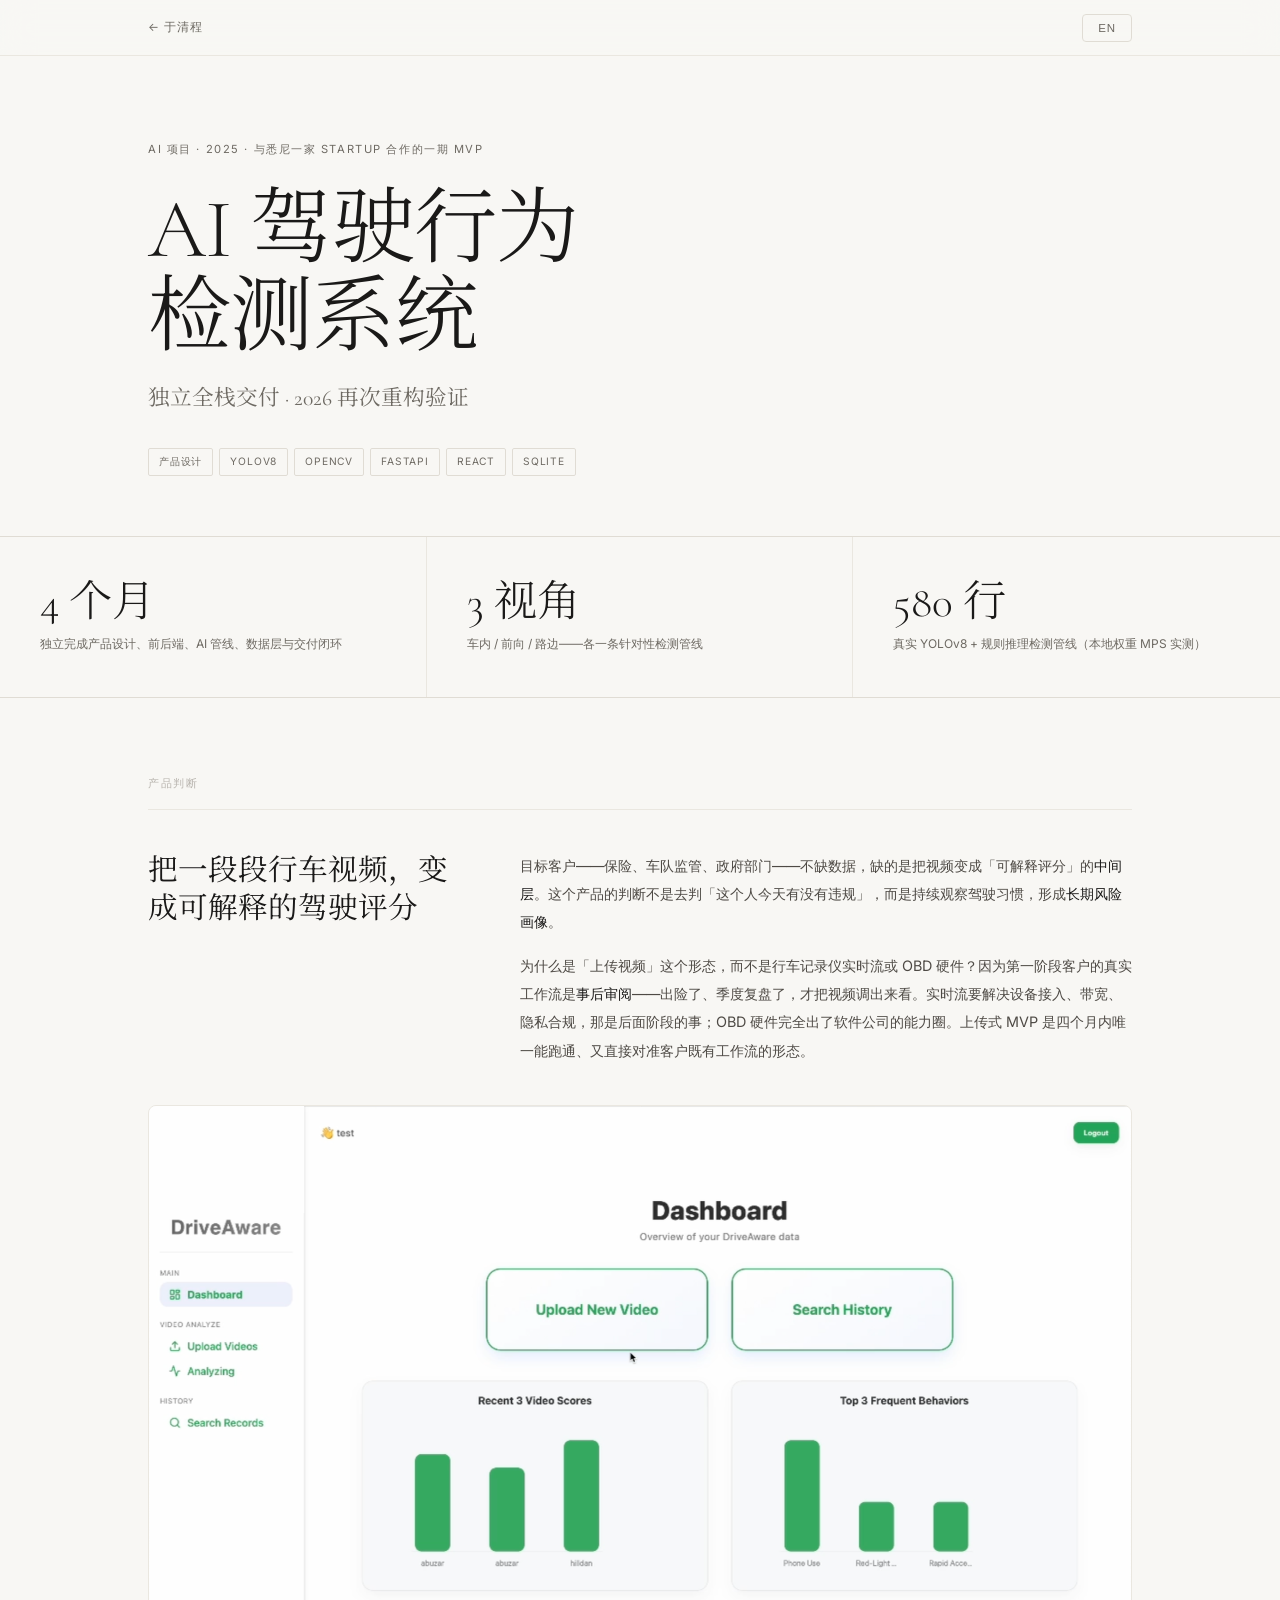
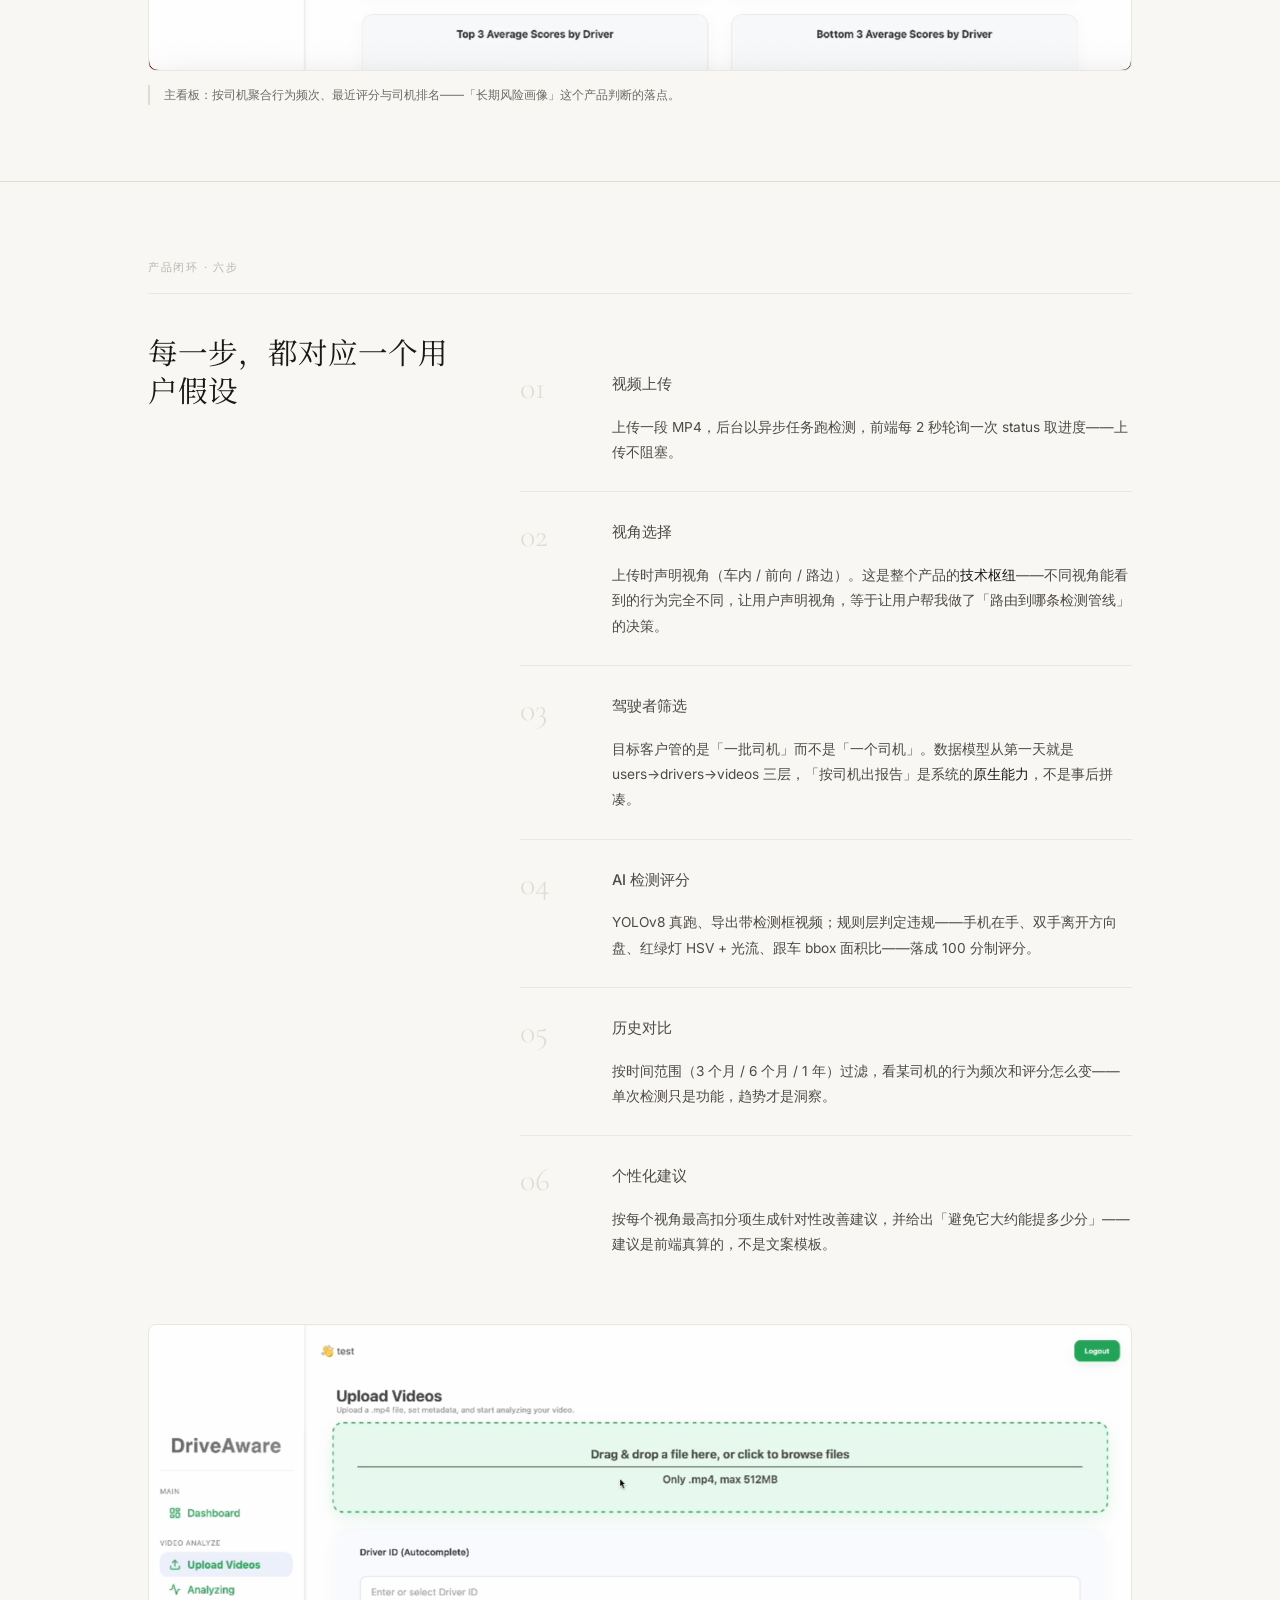
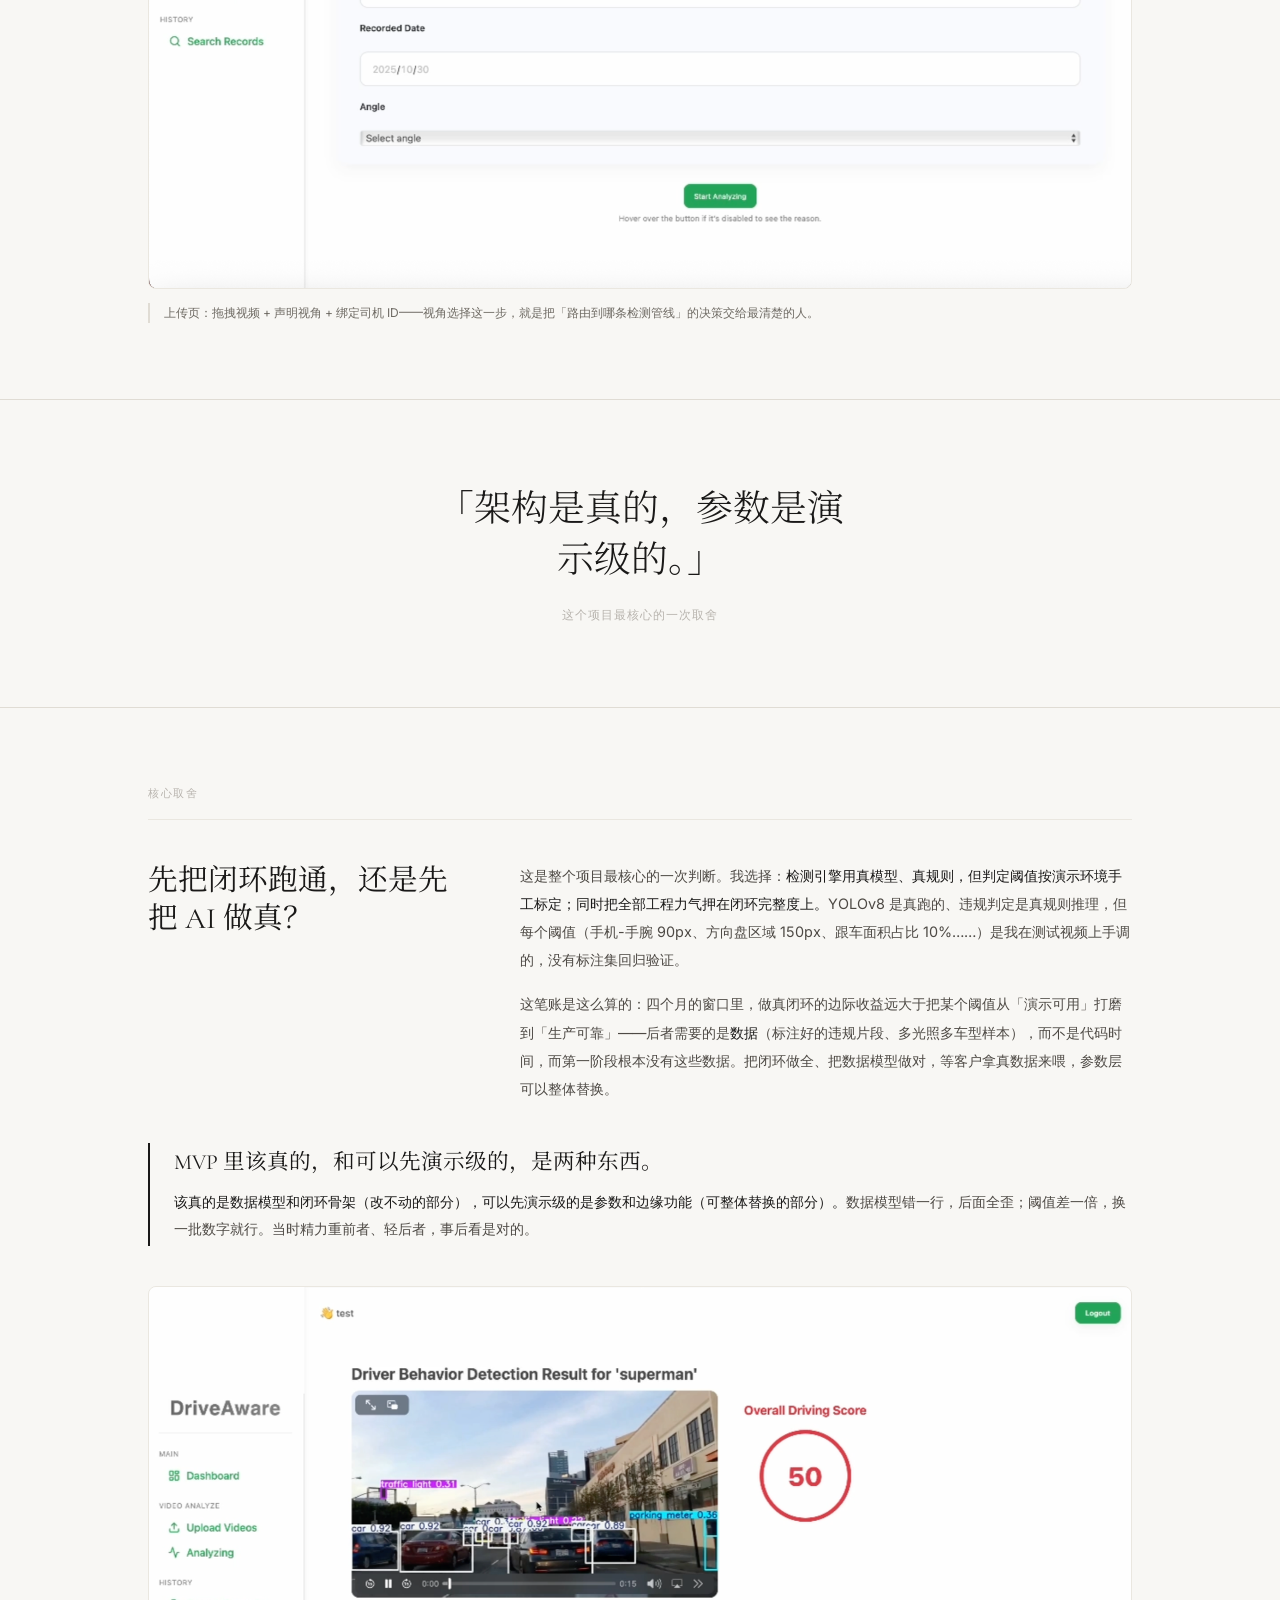
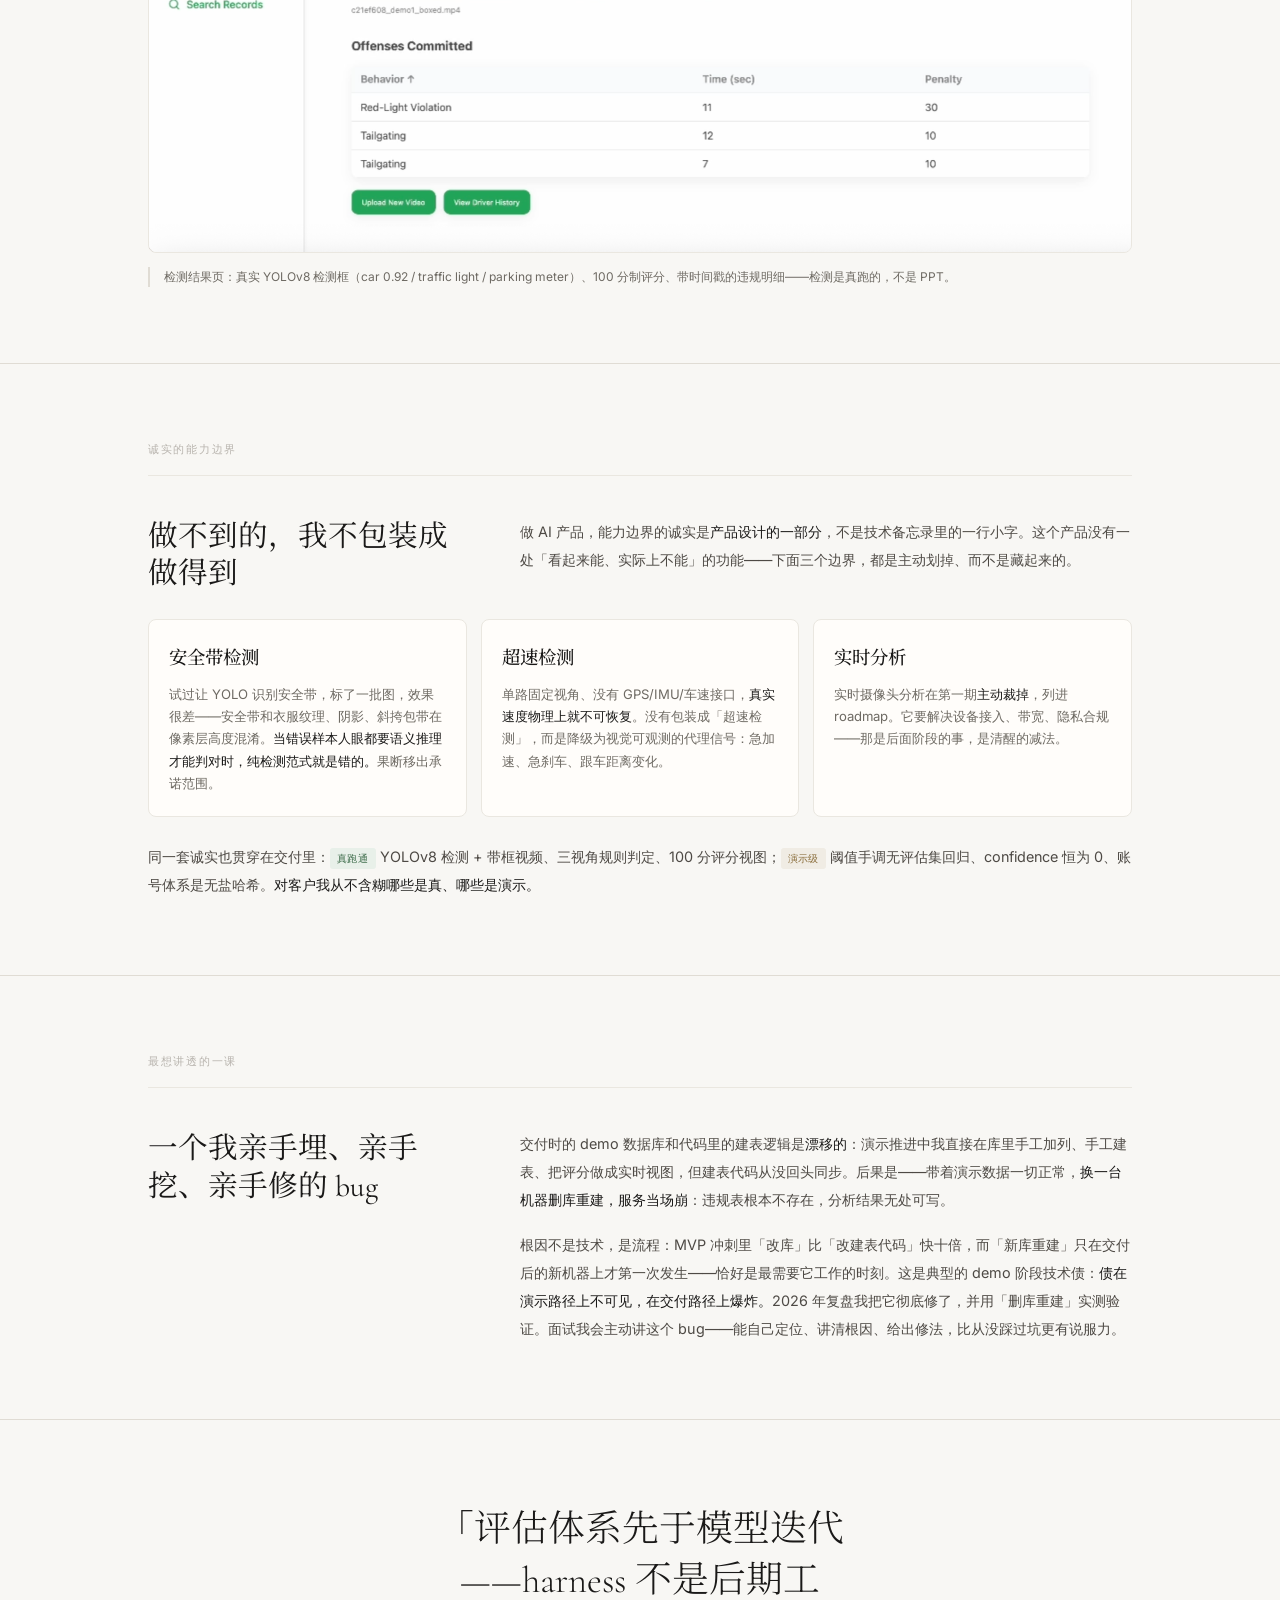
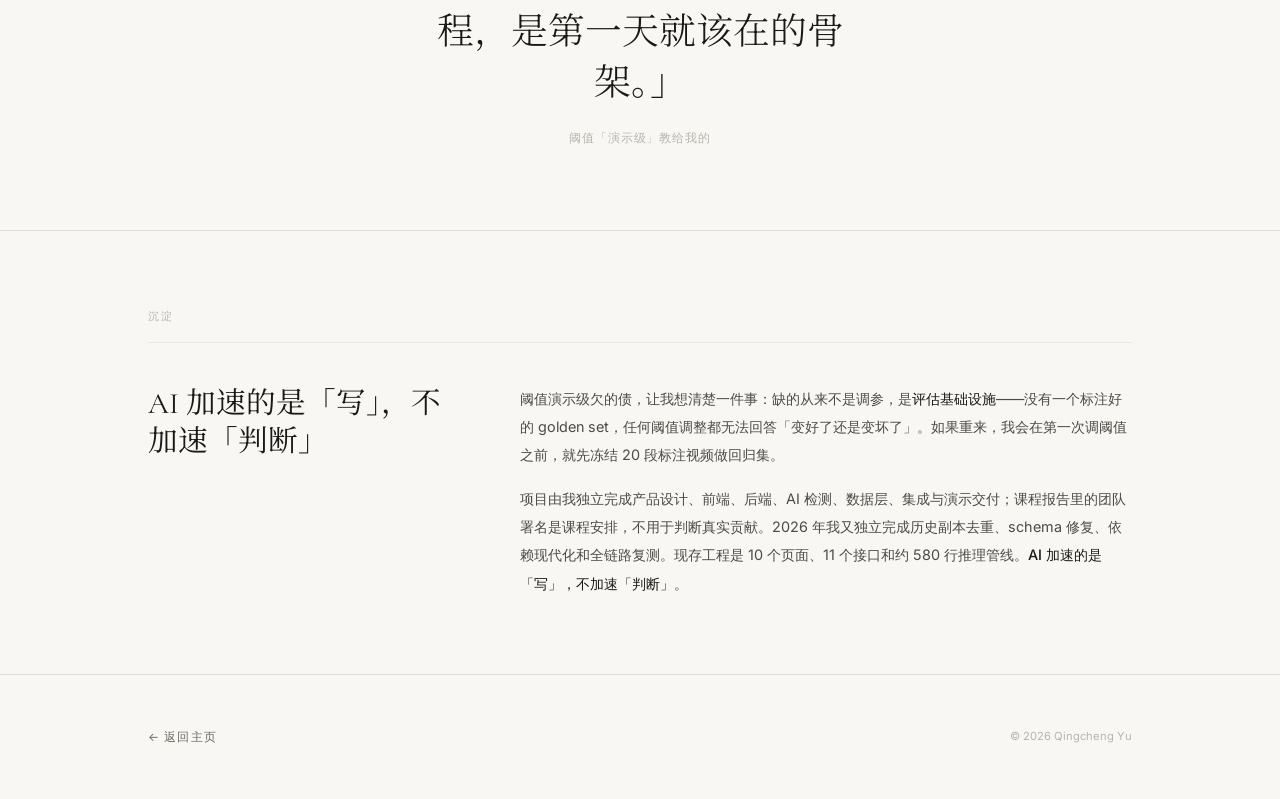
==== commit 7f3b19f7: "refactor(portfolio): distill narratives and refresh facts" ====
--- a/projects/ai-driving/index.html
+++ b/projects/ai-driving/index.html
@@ -146,7 +146,7 @@
   <div class="container">
     <p class="hero-meta reveal" data-i18n="hero_meta">AI 项目 · 2025 · 与悉尼一家 startup 合作的一期 MVP</p>
     <h1 class="hero-title reveal" data-i18n="hero_title">AI 驾驶行为<br>检测系统</h1>
-    <p class="hero-sub reveal" data-i18n="hero_sub">产品设计 + AI 辅助全栈 · 独立交付</p>
+    <p class="hero-sub reveal" data-i18n="hero_sub">独立全栈交付 · 2026 再次重构验证</p>
     <div class="hero-tags reveal">
       <span class="tag" data-i18n="tag_pd">产品设计</span>
       <span class="tag">YOLOv8</span>
@@ -160,7 +160,7 @@
 
 <!-- STATS -->
 <div class="stats">
-  <div class="stat"><div class="stat-num" data-i18n="s1n">4 个月</div><div class="stat-label" data-i18n="s1">一个人从立项到客户演示，独立交付 MVP 闭环</div></div>
+  <div class="stat"><div class="stat-num" data-i18n="s1n">4 个月</div><div class="stat-label" data-i18n="s1">独立完成产品设计、前后端、AI 管线、数据层与交付闭环</div></div>
   <div class="stat"><div class="stat-num" data-i18n="s2n">3 视角</div><div class="stat-label" data-i18n="s2">车内 / 前向 / 路边——各一条针对性检测管线</div></div>
   <div class="stat"><div class="stat-num" data-i18n="s3n">580 行</div><div class="stat-label" data-i18n="s3">真实 YOLOv8 + 规则推理检测管线（本地权重 MPS 实测）</div></div>
 </div>
@@ -254,58 +254,9 @@
   </div>
 </section>
 
-<!-- 技术架构 -->
-<section>
-  <div class="container">
-    <p class="sec-label" data-i18n="sec4_label">技术架构 · 每个选型都对着一个约束</p>
-    <div class="arch-grid">
-      <div class="arch-cell">
-        <p class="arch-layer" data-i18n="a1_l">检测层</p>
-        <p class="arch-tech">YOLOv8 + OpenCV</p>
-        <p class="arch-desc" data-i18n="a1_d">YOLOv8m + Pose 关键点 + MediaPipe（可选）+ OpenCV 光流。本地权重、Apple Silicon MPS 实测跑通；缺可选依赖时优雅降级不崩。</p>
-      </div>
-      <div class="arch-cell">
-        <p class="arch-layer" data-i18n="a2_l">后端层</p>
-        <p class="arch-tech">Python · FastAPI</p>
-        <p class="arch-desc" data-i18n="a2_d">异步任务覆盖「上传后分析」，前端轮询 status。选 Python 的决定性理由：<strong>AI 生态都在 Python 里</strong>，Web 层和推理层同语言，省掉一层序列化胶水。</p>
-      </div>
-      <div class="arch-cell">
-        <p class="arch-layer" data-i18n="a3_l">数据层</p>
-        <p class="arch-tech">SQLite</p>
-        <p class="arch-desc" data-i18n="a3_d">四层模型 users→drivers→videos→violations + 行为字典 + 评分实时视图。单文件、零运维、演示可携带——整个库拷走就能跑。</p>
-      </div>
-      <div class="arch-cell">
-        <p class="arch-layer" data-i18n="a4_l">前端层</p>
-        <p class="arch-tech">React · Vite</p>
-        <p class="arch-desc" data-i18n="a4_d">11 个页面。Vite 秒级热更新让一个人全栈迭代翻倍；不引 TypeScript 是刻意的——MVP 阶段类型系统的收益，抵不过 AI 辅助编程在纯 JS 上的流畅度。</p>
-      </div>
-    </div>
-  </div>
-</section>
+<!-- 技术栈与逐层选型保留在私密复盘；公开页把篇幅让给产品取舍和真实界面。 -->
 
 <!-- 评分与长期画像 -->
-<section>
-  <div class="container">
-    <p class="sec-label" data-i18n="sec5_label">评分与长期画像</p>
-    <div class="two-col">
-      <h2 class="col-head" data-i18n="sec5_head">客户买单的不是单次检测，是趋势</h2>
-      <div class="col-body">
-        <p data-i18n="sec5_p1">评分用 100 分基线减扣分，8 类行为的扣分字典是<strong>唯一真源</strong>（玩手机 −30、疲劳 −40、闯红灯 −30……）。分数不落库，用一个实时视图现算——扣分字典改了，历史分数自动跟着对。设计原则：偶发小错不重罚、高频重复加重，面向长期画像。</p>
-        <p data-i18n="sec5_p2">光扣分会让分数一路向下，所以我加了<strong>正向 credit bonus</strong>：安全驾驶时长按视角折算加分，封顶 100。再往上，按每个视角最高扣分项生成个性化建议——让分数不只是审判，而是可改善的目标。</p>
-      </div>
-    </div>
-    <div class="fig-pair">
-      <figure class="fig">
-        <img src="img/d5_overall.png" alt="评分拆解：平均分 + credit bonus = 最终分" loading="lazy" />
-        <figcaption data-i18n="fig5_cap">评分拆解：平均分 + 安全驾驶 credit bonus = 最终分，并展开「这些数字怎么算出来的」——评分口径对用户透明。</figcaption>
-      </figure>
-      <figure class="fig">
-        <img src="img/d4_history.png" alt="历史检索：按时间范围过滤司机上传与评分" loading="lazy" />
-        <figcaption data-i18n="fig4_cap">历史检索：按时间范围（全部 / 近 1 年 / 6 个月 / 3 个月）过滤某司机的上传与评分——趋势，才是长期风险画像的原料。</figcaption>
-      </figure>
-    </div>
-  </div>
-</section>
 
 <!-- 诚实的能力边界 -->
 <section>
@@ -357,7 +308,7 @@
       <h2 class="col-head" data-i18n="sec8_head">AI 加速的是「写」，不加速「判断」</h2>
       <div class="col-body">
         <p data-i18n="sec8_p1">阈值演示级欠的债，让我想清楚一件事：缺的从来不是调参，是<strong>评估基础设施</strong>——没有一个标注好的 golden set，任何阈值调整都无法回答「变好了还是变坏了」。如果重来，我会在第一次调阈值之前，就先冻结 20 段标注视频做回归集。</p>
-        <p data-i18n="sec8_p2">四个月一个人交付 11 页前端 + 9 个接口 + 580 行推理管线 + 完整数据模型，没有 AI 辅助编程不可能。但我也看清了杠杆的边界——<strong>AI 加速的是「写」，不加速「判断」</strong>：阈值该不该调、schema 该不该同步、任务定义是不是错了，这些 AI 不替你做，而项目里所有真正的坑都在判断层。AI-coding 让产品经理第一次有了「独立交付完整产品」的可能，但交付质量的下限，仍由工程判断力决定。</p>
+        <p data-i18n="sec8_p2">项目由我独立完成产品设计、前端、后端、AI 检测、数据层、集成与演示交付；课程报告里的团队署名是课程安排，不用于判断真实贡献。2026 年我又独立完成历史副本去重、schema 修复、依赖现代化和全链路复测。现存工程是 10 个页面、11 个接口和约 580 行推理管线。<strong>AI 加速的是「写」，不加速「判断」</strong>。</p>
       </div>
     </div>
   </div>
@@ -374,127 +325,131 @@
 
 <script>
 const T = {
-  zh: {
-    back: '于清程', foot_back: '← 返回主页',
-    hero_meta: 'AI 项目 · 2025 · 与悉尼一家 startup 合作的一期 MVP',
-    hero_title: 'AI 驾驶行为<br>检测系统',
-    hero_sub: '产品设计 + AI 辅助全栈 · 独立交付',
-    tag_pd: '产品设计',
-    s1n: '4 个月', s1: '一个人从立项到客户演示，独立交付 MVP 闭环',
-    s2n: '3 视角', s2: '车内 / 前向 / 路边——各一条针对性检测管线',
-    s3n: '580 行', s3: '真实 YOLOv8 + 规则推理检测管线（本地权重 MPS 实测）',
-    sec1_label: '产品判断',
-    sec1_head: '把一段段行车视频，变成可解释的驾驶评分',
-    sec1_p1: '目标客户——保险、车队监管、政府部门——不缺数据，缺的是把视频变成「可解释评分」的<strong>中间层</strong>。这个产品的判断不是去判「这个人今天有没有违规」，而是持续观察驾驶习惯，形成<strong>长期风险画像</strong>。',
-    sec1_p2: '为什么是「上传视频」这个形态，而不是行车记录仪实时流或 OBD 硬件？因为第一阶段客户的真实工作流是<strong>事后审阅</strong>——出险了、季度复盘了，才把视频调出来看。实时流要解决设备接入、带宽、隐私合规，那是后面阶段的事；OBD 硬件完全出了软件公司的能力圈。上传式 MVP 是四个月内唯一能跑通、又直接对准客户既有工作流的形态。',
-    fig1_cap: '主看板：按司机聚合行为频次、最近评分与司机排名——「长期风险画像」这个产品判断的落点。',
-    sec2_label: '产品闭环 · 六步',
-    sec2_head: '每一步，都对应一个用户假设',
-    j1_t: '视频上传', j1_d: '上传一段 MP4，后台以异步任务跑检测，前端每 2 秒轮询一次 status 取进度——上传不阻塞。',
-    j2_t: '视角选择', j2_d: '上传时声明视角（车内 / 前向 / 路边）。这是整个产品的<strong>技术枢纽</strong>——不同视角能看到的行为完全不同，让用户声明视角，等于让用户帮我做了「路由到哪条检测管线」的决策。',
-    j3_t: '驾驶者筛选', j3_d: '目标客户管的是「一批司机」而不是「一个司机」。数据模型从第一天就是 users→drivers→videos 三层，「按司机出报告」是系统的<strong>原生能力</strong>，不是事后拼凑。',
-    j4_t: 'AI 检测评分', j4_d: 'YOLOv8 真跑、导出带检测框视频；规则层判定违规——手机在手、双手离开方向盘、红绿灯 HSV + 光流、跟车 bbox 面积比——落成 100 分制评分。',
-    j5_t: '历史对比', j5_d: '按时间范围（3 个月 / 6 个月 / 1 年）过滤，看某司机的行为频次和评分怎么变——单次检测只是功能，趋势才是洞察。',
-    j6_t: '个性化建议', j6_d: '按每个视角最高扣分项生成针对性改善建议，并给出「避免它大约能提多少分」——建议是前端真算的，不是文案模板。',
-    fig2_cap: '上传页：拖拽视频 + 声明视角 + 绑定司机 ID——视角选择这一步，就是把「路由到哪条检测管线」的决策交给最清楚的人。',
-    pull1: '「架构是真的，参数是演示级的。」<span class="by">这个项目最核心的一次取舍</span>',
-    pull1_by: '这个项目最核心的一次取舍',
-    sec3_label: '核心取舍',
-    sec3_head: '先把闭环跑通，还是先把 AI 做真？',
-    sec3_p1: '这是整个项目最核心的一次判断。我选择：<strong>检测引擎用真模型、真规则，但判定阈值按演示环境手工标定；同时把全部工程力气押在闭环完整度上。</strong>YOLOv8 是真跑的、违规判定是真规则推理，但每个阈值（手机-手腕 90px、方向盘区域 150px、跟车面积占比 10%……）是我在测试视频上手调的，没有标注集回归验证。',
-    sec3_p2: '这笔账是这么算的：四个月的窗口里，做真闭环的边际收益远大于把某个阈值从「演示可用」打磨到「生产可靠」——后者需要的是<strong>数据</strong>（标注好的违规片段、多光照多车型样本），而不是代码时间，而第一阶段根本没有这些数据。把闭环做全、把数据模型做对，等客户拿真数据来喂，参数层可以整体替换。',
-    co1_big: 'MVP 里该真的，和可以先演示级的，是两种东西。',
-    co1_p: '<strong>该真的是数据模型和闭环骨架（改不动的部分），可以先演示级的是参数和边缘功能（可整体替换的部分）。</strong>数据模型错一行，后面全歪；阈值差一倍，换一批数字就行。当时精力重前者、轻后者，事后看是对的。',
-    fig3_cap: '检测结果页：真实 YOLOv8 检测框（car 0.92 / traffic light / parking meter）、100 分制评分、带时间戳的违规明细——检测是真跑的，不是 PPT。',
-    sec4_label: '技术架构 · 每个选型都对着一个约束',
-    a1_l: '检测层', a1_d: 'YOLOv8m + Pose 关键点 + MediaPipe（可选）+ OpenCV 光流。本地权重、Apple Silicon MPS 实测跑通；缺可选依赖时优雅降级不崩。',
-    a2_l: '后端层', a2_d: '异步任务覆盖「上传后分析」，前端轮询 status。选 Python 的决定性理由：<strong>AI 生态都在 Python 里</strong>，Web 层和推理层同语言，省掉一层序列化胶水。',
-    a3_l: '数据层', a3_d: '四层模型 users→drivers→videos→violations + 行为字典 + 评分实时视图。单文件、零运维、演示可携带——整个库拷走就能跑。',
-    a4_l: '前端层', a4_d: '11 个页面。Vite 秒级热更新让一个人全栈迭代翻倍；不引 TypeScript 是刻意的——MVP 阶段类型系统的收益，抵不过 AI 辅助编程在纯 JS 上的流畅度。',
-    sec5_label: '评分与长期画像',
-    sec5_head: '客户买单的不是单次检测，是趋势',
-    sec5_p1: '评分用 100 分基线减扣分，8 类行为的扣分字典是<strong>唯一真源</strong>（玩手机 −30、疲劳 −40、闯红灯 −30……）。分数不落库，用一个实时视图现算——扣分字典改了，历史分数自动跟着对。设计原则：偶发小错不重罚、高频重复加重，面向长期画像。',
-    sec5_p2: '光扣分会让分数一路向下，所以我加了<strong>正向 credit bonus</strong>：安全驾驶时长按视角折算加分，封顶 100。再往上，按每个视角最高扣分项生成个性化建议——让分数不只是审判，而是可改善的目标。',
-    fig5_cap: '评分拆解：平均分 + 安全驾驶 credit bonus = 最终分，并展开「这些数字怎么算出来的」——评分口径对用户透明。',
-    fig4_cap: '历史检索：按时间范围（全部 / 近 1 年 / 6 个月 / 3 个月）过滤某司机的上传与评分——趋势，才是长期风险画像的原料。',
-    sec6_label: '诚实的能力边界',
-    sec6_head: '做不到的，我不包装成做得到',
-    sec6_p1: '做 AI 产品，能力边界的诚实是<strong>产品设计的一部分</strong>，不是技术备忘录里的一行小字。这个产品没有一处「看起来能、实际上不能」的功能——下面三个边界，都是主动划掉、而不是藏起来的。',
-    t1_h: '安全带检测', t1_p: '试过让 YOLO 识别安全带，标了一批图，效果很差——安全带和衣服纹理、阴影、斜挎包带在像素层高度混淆。<strong>当错误样本人眼都要语义推理才能判对时，纯检测范式就是错的。</strong>果断移出承诺范围。',
-    t2_h: '超速检测', t2_p: '单路固定视角、没有 GPS/IMU/车速接口，<strong>真实速度物理上就不可恢复</strong>。没有包装成「超速检测」，而是降级为视觉可观测的代理信号：急加速、急刹车、跟车距离变化。',
-    t3_h: '实时分析', t3_p: '实时摄像头分析在第一期<strong>主动裁掉</strong>，列进 roadmap。它要解决设备接入、带宽、隐私合规——那是后面阶段的事，是清醒的减法。',
-    rm_line: '同一套诚实也贯穿在交付里：<span class="rm real">真跑通</span> YOLOv8 检测 + 带框视频、三视角规则判定、100 分评分视图；<span class="rm mock">演示级</span> 阈值手调无评估集回归、confidence 恒为 0、账号体系是无盐哈希。<strong>对客户我从不含糊哪些是真、哪些是演示。</strong>',
-    sec7_label: '最想讲透的一课',
-    sec7_head: '一个我亲手埋、亲手挖、亲手修的 bug',
-    sec7_p1: '交付时的 demo 数据库和代码里的建表逻辑是<strong>漂移的</strong>：演示推进中我直接在库里手工加列、手工建表、把评分做成实时视图，但建表代码从没回头同步。后果是——带着演示数据一切正常，<strong>换一台机器删库重建，服务当场崩</strong>：违规表根本不存在，分析结果无处可写。',
-    sec7_p2: '根因不是技术，是流程：MVP 冲刺里「改库」比「改建表代码」快十倍，而「新库重建」只在交付后的新机器上才第一次发生——恰好是最需要它工作的时刻。这是典型的 demo 阶段技术债：<strong>债在演示路径上不可见，在交付路径上爆炸。</strong>2026 年复盘我把它彻底修了，并用「删库重建」实测验证。面试我会主动讲这个 bug——能自己定位、讲清根因、给出修法，比从没踩过坑更有说服力。',
-    pull2: '「评估体系先于模型迭代——harness 不是后期工程，是第一天就该在的骨架。」<span class="by">阈值「演示级」教给我的</span>',
-    pull2_by: '阈值「演示级」教给我的',
-    sec8_label: '沉淀',
-    sec8_head: 'AI 加速的是「写」，不加速「判断」',
-    sec8_p1: '阈值演示级欠的债，让我想清楚一件事：缺的从来不是调参，是<strong>评估基础设施</strong>——没有一个标注好的 golden set，任何阈值调整都无法回答「变好了还是变坏了」。如果重来，我会在第一次调阈值之前，就先冻结 20 段标注视频做回归集。',
-    sec8_p2: '四个月一个人交付 11 页前端 + 9 个接口 + 580 行推理管线 + 完整数据模型，没有 AI 辅助编程不可能。但我也看清了杠杆的边界——<strong>AI 加速的是「写」，不加速「判断」</strong>：阈值该不该调、schema 该不该同步、任务定义是不是错了，这些 AI 不替你做，而项目里所有真正的坑都在判断层。AI-coding 让产品经理第一次有了「独立交付完整产品」的可能，但交付质量的下限，仍由工程判断力决定。',
+  "zh": {
+    "back": "于清程",
+    "foot_back": "← 返回主页",
+    "hero_meta": "AI 项目 · 2025 · 与悉尼一家 startup 合作的一期 MVP",
+    "hero_title": "AI 驾驶行为<br>检测系统",
+    "hero_sub": "独立全栈交付 · 2026 再次重构验证",
+    "tag_pd": "产品设计",
+    "s1n": "4 个月",
+    "s1": "独立完成产品设计、前后端、AI 管线、数据层与交付闭环",
+    "s2n": "3 视角",
+    "s2": "车内 / 前向 / 路边——各一条针对性检测管线",
+    "s3n": "580 行",
+    "s3": "真实 YOLOv8 + 规则推理检测管线（本地权重 MPS 实测）",
+    "sec1_label": "产品判断",
+    "sec1_head": "把一段段行车视频，变成可解释的驾驶评分",
+    "sec1_p1": "目标客户——保险、车队监管、政府部门——不缺数据，缺的是把视频变成「可解释评分」的<strong>中间层</strong>。这个产品的判断不是去判「这个人今天有没有违规」，而是持续观察驾驶习惯，形成<strong>长期风险画像</strong>。",
+    "sec1_p2": "为什么是「上传视频」这个形态，而不是行车记录仪实时流或 OBD 硬件？因为第一阶段客户的真实工作流是<strong>事后审阅</strong>——出险了、季度复盘了，才把视频调出来看。实时流要解决设备接入、带宽、隐私合规，那是后面阶段的事；OBD 硬件完全出了软件公司的能力圈。上传式 MVP 是四个月内唯一能跑通、又直接对准客户既有工作流的形态。",
+    "fig1_cap": "主看板：按司机聚合行为频次、最近评分与司机排名——「长期风险画像」这个产品判断的落点。",
+    "sec2_label": "产品闭环 · 六步",
+    "sec2_head": "每一步，都对应一个用户假设",
+    "j1_t": "视频上传",
+    "j1_d": "上传一段 MP4，后台以异步任务跑检测，前端每 2 秒轮询一次 status 取进度——上传不阻塞。",
+    "j2_t": "视角选择",
+    "j2_d": "上传时声明视角（车内 / 前向 / 路边）。这是整个产品的<strong>技术枢纽</strong>——不同视角能看到的行为完全不同，让用户声明视角，等于让用户帮我做了「路由到哪条检测管线」的决策。",
+    "j3_t": "驾驶者筛选",
+    "j3_d": "目标客户管的是「一批司机」而不是「一个司机」。数据模型从第一天就是 users→drivers→videos 三层，「按司机出报告」是系统的<strong>原生能力</strong>，不是事后拼凑。",
+    "j4_t": "AI 检测评分",
+    "j4_d": "YOLOv8 真跑、导出带检测框视频；规则层判定违规——手机在手、双手离开方向盘、红绿灯 HSV + 光流、跟车 bbox 面积比——落成 100 分制评分。",
+    "j5_t": "历史对比",
+    "j5_d": "按时间范围（3 个月 / 6 个月 / 1 年）过滤，看某司机的行为频次和评分怎么变——单次检测只是功能，趋势才是洞察。",
+    "j6_t": "个性化建议",
+    "j6_d": "按每个视角最高扣分项生成针对性改善建议，并给出「避免它大约能提多少分」——建议是前端真算的，不是文案模板。",
+    "fig2_cap": "上传页：拖拽视频 + 声明视角 + 绑定司机 ID——视角选择这一步，就是把「路由到哪条检测管线」的决策交给最清楚的人。",
+    "pull1": "「架构是真的，参数是演示级的。」<span class=\"by\">这个项目最核心的一次取舍</span>",
+    "pull1_by": "这个项目最核心的一次取舍",
+    "sec3_label": "核心取舍",
+    "sec3_head": "先把闭环跑通，还是先把 AI 做真？",
+    "sec3_p1": "这是整个项目最核心的一次判断。我选择：<strong>检测引擎用真模型、真规则，但判定阈值按演示环境手工标定；同时把全部工程力气押在闭环完整度上。</strong>YOLOv8 是真跑的、违规判定是真规则推理，但每个阈值（手机-手腕 90px、方向盘区域 150px、跟车面积占比 10%……）是我在测试视频上手调的，没有标注集回归验证。",
+    "sec3_p2": "这笔账是这么算的：四个月的窗口里，做真闭环的边际收益远大于把某个阈值从「演示可用」打磨到「生产可靠」——后者需要的是<strong>数据</strong>（标注好的违规片段、多光照多车型样本），而不是代码时间，而第一阶段根本没有这些数据。把闭环做全、把数据模型做对，等客户拿真数据来喂，参数层可以整体替换。",
+    "co1_big": "MVP 里该真的，和可以先演示级的，是两种东西。",
+    "co1_p": "<strong>该真的是数据模型和闭环骨架（改不动的部分），可以先演示级的是参数和边缘功能（可整体替换的部分）。</strong>数据模型错一行，后面全歪；阈值差一倍，换一批数字就行。当时精力重前者、轻后者，事后看是对的。",
+    "fig3_cap": "检测结果页：真实 YOLOv8 检测框（car 0.92 / traffic light / parking meter）、100 分制评分、带时间戳的违规明细——检测是真跑的，不是 PPT。",
+    "sec6_label": "诚实的能力边界",
+    "sec6_head": "做不到的，我不包装成做得到",
+    "sec6_p1": "做 AI 产品，能力边界的诚实是<strong>产品设计的一部分</strong>，不是技术备忘录里的一行小字。这个产品没有一处「看起来能、实际上不能」的功能——下面三个边界，都是主动划掉、而不是藏起来的。",
+    "t1_h": "安全带检测",
+    "t1_p": "试过让 YOLO 识别安全带，标了一批图，效果很差——安全带和衣服纹理、阴影、斜挎包带在像素层高度混淆。<strong>当错误样本人眼都要语义推理才能判对时，纯检测范式就是错的。</strong>果断移出承诺范围。",
+    "t2_h": "超速检测",
+    "t2_p": "单路固定视角、没有 GPS/IMU/车速接口，<strong>真实速度物理上就不可恢复</strong>。没有包装成「超速检测」，而是降级为视觉可观测的代理信号：急加速、急刹车、跟车距离变化。",
+    "t3_h": "实时分析",
+    "t3_p": "实时摄像头分析在第一期<strong>主动裁掉</strong>，列进 roadmap。它要解决设备接入、带宽、隐私合规——那是后面阶段的事，是清醒的减法。",
+    "rm_line": "同一套诚实也贯穿在交付里：<span class=\"rm real\">真跑通</span> YOLOv8 检测 + 带框视频、三视角规则判定、100 分评分视图；<span class=\"rm mock\">演示级</span> 阈值手调无评估集回归、confidence 恒为 0、账号体系是无盐哈希。<strong>对客户我从不含糊哪些是真、哪些是演示。</strong>",
+    "sec7_label": "最想讲透的一课",
+    "sec7_head": "一个我亲手埋、亲手挖、亲手修的 bug",
+    "sec7_p1": "交付时的 demo 数据库和代码里的建表逻辑是<strong>漂移的</strong>：演示推进中我直接在库里手工加列、手工建表、把评分做成实时视图，但建表代码从没回头同步。后果是——带着演示数据一切正常，<strong>换一台机器删库重建，服务当场崩</strong>：违规表根本不存在，分析结果无处可写。",
+    "sec7_p2": "根因不是技术，是流程：MVP 冲刺里「改库」比「改建表代码」快十倍，而「新库重建」只在交付后的新机器上才第一次发生——恰好是最需要它工作的时刻。这是典型的 demo 阶段技术债：<strong>债在演示路径上不可见，在交付路径上爆炸。</strong>2026 年复盘我把它彻底修了，并用「删库重建」实测验证。面试我会主动讲这个 bug——能自己定位、讲清根因、给出修法，比从没踩过坑更有说服力。",
+    "pull2": "「评估体系先于模型迭代——harness 不是后期工程，是第一天就该在的骨架。」<span class=\"by\">阈值「演示级」教给我的</span>",
+    "pull2_by": "阈值「演示级」教给我的",
+    "sec8_label": "沉淀",
+    "sec8_head": "AI 加速的是「写」，不加速「判断」",
+    "sec8_p1": "阈值演示级欠的债，让我想清楚一件事：缺的从来不是调参，是<strong>评估基础设施</strong>——没有一个标注好的 golden set，任何阈值调整都无法回答「变好了还是变坏了」。如果重来，我会在第一次调阈值之前，就先冻结 20 段标注视频做回归集。",
+    "sec8_p2": "项目由我独立完成产品设计、前端、后端、AI 检测、数据层、集成与演示交付；课程报告里的团队署名是课程安排，不用于判断真实贡献。2026 年我又独立完成历史副本去重、schema 修复、依赖现代化和全链路复测。现存工程是 10 个页面、11 个接口和约 580 行推理管线。<strong>AI 加速的是「写」，不加速「判断」</strong>。"
   },
-  en: {
-    back: 'Qingcheng Yu', foot_back: '← Back to portfolio',
-    hero_meta: 'AI Project · 2025 · A first-phase MVP with a Sydney startup',
-    hero_title: 'AI Driving Behavior<br>Detection System',
-    hero_sub: 'Product design + AI-assisted full stack · delivered solo',
-    tag_pd: 'Product Design',
-    s1n: '4 months', s1: 'From kickoff to client demo — a complete MVP loop, delivered solo',
-    s2n: '3 angles', s2: 'In-cabin / front-facing / roadside — a dedicated detection pipeline each',
-    s3n: '580 lines', s3: 'A real YOLOv8 + rule-inference detection pipeline (local weights, MPS-tested)',
-    sec1_label: 'Product Judgment',
-    sec1_head: 'Turning raw driving footage into an explainable driving score',
-    sec1_p1: "The target clients — insurers, fleet regulators, government bodies — don't lack data. What they lack is the <strong>middle layer</strong> that turns video into an explainable score. The product's bet isn't judging whether someone broke a rule today, but continuously observing driving habits to build a <strong>long-term risk profile</strong>.",
-    sec1_p2: "Why an upload-a-video form, rather than a live dashcam stream or OBD hardware? Because phase-one clients' real workflow is <strong>after-the-fact review</strong> — they pull footage up only after an incident or a quarterly review. A live stream would mean solving device integration, bandwidth, and privacy compliance — that's a later phase; OBD hardware is entirely outside a software company's scope. An upload-based MVP was the only form that could ship in four months and map directly onto the client's existing workflow.",
-    fig1_cap: "Main dashboard: behavior frequency, recent scores and driver rankings aggregated per driver — where the 'long-term risk profile' bet actually lands.",
-    sec2_label: 'The Product Loop · Six Steps',
-    sec2_head: 'Every step answers a user assumption',
-    j1_t: 'Video Upload', j1_d: 'Upload an MP4; the backend runs detection as an async task while the front end polls status every 2 seconds for progress — the upload never blocks.',
-    j2_t: 'Angle Selection', j2_d: "You declare the camera angle at upload (in-cabin / front-facing / roadside). This is the product's <strong>technical hub</strong> — each angle sees entirely different behaviors, so having the user declare the angle means the user makes the 'which pipeline to route to' decision for me.",
-    j3_t: 'Driver Selection', j3_d: "Clients manage a fleet of drivers, not a single driver. The data model was users→drivers→videos from day one, so 'report per driver' is a <strong>native capability</strong>, not something bolted on later.",
-    j4_t: 'AI Detection & Scoring', j4_d: 'YOLOv8 truly runs and exports a boxed video; the rule layer flags violations — phone in hand, hands off the wheel, traffic-light HSV + optical flow, tailgating bbox-area ratio — rolled into a 100-point score.',
-    j5_t: 'Historical Comparison', j5_d: "Filter by time range (3 months / 6 months / 1 year) to see how a driver's behavior frequency and scores shift — a single detection is just a feature; the trend is the insight.",
-    j6_t: 'Personalized Advice', j6_d: "Targeted improvement tips are generated from each angle's top penalty, with an estimate of 'how many points avoiding it would gain' — the advice is genuinely computed on the front end, not a template.",
-    fig2_cap: "Upload page: drag in a video + declare the angle + link a driver ID — the angle step hands the 'which pipeline to route to' decision to whoever knows best.",
-    pull1: '"The architecture is real. The parameters are demo-grade."<span class="by">The single most central trade-off of the project</span>',
-    pull1_by: 'The single most central trade-off of the project',
-    sec3_label: 'The Core Trade-off',
-    sec3_head: 'Ship the loop first, or make the AI real first?',
-    sec3_p1: "This was the project's most central judgment. My choice: <strong>the detection engine uses real models and real rules, but the decision thresholds were hand-calibrated for the demo environment — and I put all the engineering effort into loop completeness.</strong> YOLOv8 truly runs and the violation calls are real rule inference, but every threshold (phone-to-wrist 90px, wheel region 150px, tailgating area ratio 10%…) was hand-tuned on my test videos, with no labeled-set regression.",
-    sec3_p2: "Here's the math: in a four-month window, the marginal return on a real end-to-end loop far exceeds polishing one threshold from 'demo-usable' to 'production-reliable' — the latter needs <strong>data</strong> (labeled violation clips, multi-lighting multi-vehicle samples), not code time, and phase one simply had none. Build the loop complete, get the data model right, and when the client brings real data, the parameter layer can be swapped wholesale.",
-    co1_big: "In an MVP, what must be real and what can stay demo-grade are two different things.",
-    co1_p: "<strong>What must be real is the data model and the loop skeleton (the parts you can't change); what can stay demo-grade is the parameters and edge features (the parts you can swap wholesale).</strong> Get one line of the data model wrong and everything downstream tilts; get a threshold off by 2× and you just swap in new numbers. Weighting the former over the latter was, in hindsight, right.",
-    fig3_cap: 'Detection result page: real YOLOv8 boxes (car 0.92 / traffic light / parking meter), a 100-point score, and time-stamped violation details — the detection truly runs; it is not a slide.',
-    sec4_label: 'Architecture · Every choice answers a constraint',
-    a1_l: 'Detection Layer', a1_d: 'YOLOv8m + Pose keypoints + MediaPipe (optional) + OpenCV optical flow. Local weights, tested on Apple Silicon MPS; degrades gracefully when optional deps are missing.',
-    a2_l: 'Backend Layer', a2_d: "Async tasks cover 'analyze after upload'; the front end polls status. The decisive reason for Python: <strong>the entire AI ecosystem lives in Python</strong> — web and inference layers share one language, dropping a serialization layer.",
-    a3_l: 'Data Layer', a3_d: 'A four-tier model users→drivers→videos→violations + a behavior dictionary + a live scoring view. Single file, zero ops, portable for demos — copy the whole DB and it runs.',
-    a4_l: 'Frontend Layer', a4_d: "11 pages. Vite's instant hot-reload doubled a one-person full-stack pace; skipping TypeScript was deliberate — at MVP stage, the type system's payoff didn't beat the fluency of AI-assisted coding in plain JS.",
-    sec5_label: 'Scoring & the Long-term Profile',
-    sec5_head: "What clients pay for isn't a single detection — it's the trend",
-    sec5_p1: "Scoring is a 100-point baseline minus penalties, and the 8-behavior penalty dictionary is the <strong>single source of truth</strong> (phone −30, drowsiness −40, red-light −30…). Scores aren't stored — a live view computes them on the fly, so changing the dictionary updates historical scores automatically. Design principle: don't over-penalize the occasional slip, weight repeated habits harder — built for the long-term profile.",
-    sec5_p2: 'Penalties alone drive the score only downward, so I added a <strong>positive credit bonus</strong>: safe-driving duration converts to points per angle, capped at 100. On top of that, per-angle personalized advice from the top penalty — so the score is not just a verdict, but an improvable target.',
-    fig5_cap: "Score breakdown: average + safe-driving credit bonus = final score, with an expandable 'how are these numbers calculated' — the scoring logic is transparent to the user.",
-    fig4_cap: "History search: filter a driver's uploads and scores by time range (all / past year / 6 months / 3 months) — the trend is the raw material of a long-term risk profile.",
-    sec6_label: 'Honest Capability Boundaries',
-    sec6_head: "What it can't do, I don't dress up as something it can",
-    sec6_p1: "In an AI product, honesty about capability boundaries is <strong>part of the product design</strong>, not a footnote in a tech memo. This product has no feature that 'looks capable but isn't' — the three boundaries below were all cut deliberately, not hidden.",
-    t1_h: 'Seatbelt Detection', t1_p: "I tried having YOLO detect seatbelts, labeled a batch of images — it worked poorly. Seatbelts blur into clothing texture, shadows, and bag straps at the pixel level. <strong>When even a human needs semantic reasoning to judge a wrong sample, the pure-detection paradigm is simply wrong.</strong> Cut from scope, decisively.",
-    t2_h: 'Speed Detection', t2_p: 'With a single fixed-angle video and no GPS/IMU/speed feed, <strong>true speed is physically unrecoverable</strong>. Rather than dress it up as "speed detection," I downgraded it to visually observable proxy signals: rapid acceleration, hard braking, and following-distance change.',
-    t3_h: 'Real-time Analysis', t3_p: 'Live-camera analysis was <strong>deliberately cut</strong> from phase one and put on the roadmap. It would mean solving device integration, bandwidth, and privacy compliance — a later phase, and a clear-eyed subtraction.',
-    rm_line: 'The same honesty runs through the delivery: <span class="rm real">real</span> YOLOv8 detection + boxed video, three-angle rule decisions, the 100-point scoring view; <span class="rm mock">demo-grade</span> hand-tuned thresholds with no eval-set regression, confidence hard-coded to 0, an unsalted-hash account system. <strong>I was never vague with the client about what was real and what was demo.</strong>',
-    sec7_label: 'The Lesson I Most Want to Tell',
-    sec7_head: 'A bug I buried, dug up, and fixed — all with my own hands',
-    sec7_p1: "At delivery, the demo database and the table-creation code had <strong>drifted apart</strong>: during the demo push I added columns by hand, created tables by hand, and made scoring a live view — but never synced the bootstrap code back. The result: everything worked with the demo data, but <strong>drop the DB and rebuild on a fresh machine and the service crashed on the spot</strong> — the violations table simply didn't exist, and analysis had nowhere to write.",
-    sec7_p2: "The root cause wasn't technical, it was process: in an MVP sprint, 'editing the DB' is ten times faster than 'editing the create-table code,' and 'rebuild from scratch' first happens only on the delivery machine — precisely when it most needs to work. This is textbook demo-stage debt: <strong>invisible on the demo path, exploding on the delivery path.</strong> In the 2026 retrospective I fixed it properly and verified with a real drop-and-rebuild. I raise this bug in interviews on purpose — locating it, explaining the root cause, and giving the fix is more convincing than never having hit the pit.",
-    pull2: '"Evaluation infrastructure comes before model iteration — a harness isn\'t late-stage engineering, it\'s the skeleton that should be there on day one."<span class="by">What the demo-grade thresholds taught me</span>',
-    pull2_by: 'What the demo-grade thresholds taught me',
-    sec8_label: 'What I Took Away',
-    sec8_head: 'AI accelerates the writing, not the judgment',
-    sec8_p1: "The debt from demo-grade thresholds made one thing clear: what was missing was never the tuning, it was <strong>evaluation infrastructure</strong> — without a labeled golden set, no threshold change can answer 'did this get better or worse?' If I did it again, I'd freeze 20 labeled videos as a regression set before touching the first threshold.",
-    sec8_p2: "Four months, one person, 11 front-end pages + 9 endpoints + a 580-line inference pipeline + a complete data model — none of it possible without AI-assisted coding. But I also saw the lever's limits clearly — <strong>AI accelerates the writing, not the judgment</strong>: whether a threshold should move, whether the schema should sync, whether the task definition is wrong — the AI won't decide those for you, and every real pitfall in the project lived at the judgment layer. AI coding gave a product manager, for the first time, a real shot at 'delivering a complete product solo' — but the floor on delivery quality is still set by engineering judgment.",
+  "en": {
+    "back": "Qingcheng Yu",
+    "foot_back": "← Back to portfolio",
+    "hero_meta": "AI Project · 2025 · A first-phase MVP with a Sydney startup",
+    "hero_title": "AI Driving Behavior<br>Detection System",
+    "hero_sub": "Independently shipped full-stack · rebuilt and revalidated in 2026",
+    "tag_pd": "Product Design",
+    "s1n": "4 months",
+    "s1": "Independently delivered product, front end, back end, AI pipeline, data layer and the complete loop",
+    "s2n": "3 angles",
+    "s2": "In-cabin / front-facing / roadside — a dedicated detection pipeline each",
+    "s3n": "580 lines",
+    "s3": "A real YOLOv8 + rule-inference detection pipeline (local weights, MPS-tested)",
+    "sec1_label": "Product Judgment",
+    "sec1_head": "Turning raw driving footage into an explainable driving score",
+    "sec1_p1": "The target clients — insurers, fleet regulators, government bodies — don't lack data. What they lack is the <strong>middle layer</strong> that turns video into an explainable score. The product's bet isn't judging whether someone broke a rule today, but continuously observing driving habits to build a <strong>long-term risk profile</strong>.",
+    "sec1_p2": "Why an upload-a-video form, rather than a live dashcam stream or OBD hardware? Because phase-one clients' real workflow is <strong>after-the-fact review</strong> — they pull footage up only after an incident or a quarterly review. A live stream would mean solving device integration, bandwidth, and privacy compliance — that's a later phase; OBD hardware is entirely outside a software company's scope. An upload-based MVP was the only form that could ship in four months and map directly onto the client's existing workflow.",
+    "fig1_cap": "Main dashboard: behavior frequency, recent scores and driver rankings aggregated per driver — where the 'long-term risk profile' bet actually lands.",
+    "sec2_label": "The Product Loop · Six Steps",
+    "sec2_head": "Every step answers a user assumption",
+    "j1_t": "Video Upload",
+    "j1_d": "Upload an MP4; the backend runs detection as an async task while the front end polls status every 2 seconds for progress — the upload never blocks.",
+    "j2_t": "Angle Selection",
+    "j2_d": "You declare the camera angle at upload (in-cabin / front-facing / roadside). This is the product's <strong>technical hub</strong> — each angle sees entirely different behaviors, so having the user declare the angle means the user makes the 'which pipeline to route to' decision for me.",
+    "j3_t": "Driver Selection",
+    "j3_d": "Clients manage a fleet of drivers, not a single driver. The data model was users→drivers→videos from day one, so 'report per driver' is a <strong>native capability</strong>, not something bolted on later.",
+    "j4_t": "AI Detection & Scoring",
+    "j4_d": "YOLOv8 truly runs and exports a boxed video; the rule layer flags violations — phone in hand, hands off the wheel, traffic-light HSV + optical flow, tailgating bbox-area ratio — rolled into a 100-point score.",
+    "j5_t": "Historical Comparison",
+    "j5_d": "Filter by time range (3 months / 6 months / 1 year) to see how a driver's behavior frequency and scores shift — a single detection is just a feature; the trend is the insight.",
+    "j6_t": "Personalized Advice",
+    "j6_d": "Targeted improvement tips are generated from each angle's top penalty, with an estimate of 'how many points avoiding it would gain' — the advice is genuinely computed on the front end, not a template.",
+    "fig2_cap": "Upload page: drag in a video + declare the angle + link a driver ID — the angle step hands the 'which pipeline to route to' decision to whoever knows best.",
+    "pull1": "\"The architecture is real. The parameters are demo-grade.\"<span class=\"by\">The single most central trade-off of the project</span>",
+    "pull1_by": "The single most central trade-off of the project",
+    "sec3_label": "The Core Trade-off",
+    "sec3_head": "Ship the loop first, or make the AI real first?",
+    "sec3_p1": "This was the project's most central judgment. My choice: <strong>the detection engine uses real models and real rules, but the decision thresholds were hand-calibrated for the demo environment — and I put all the engineering effort into loop completeness.</strong> YOLOv8 truly runs and the violation calls are real rule inference, but every threshold (phone-to-wrist 90px, wheel region 150px, tailgating area ratio 10%…) was hand-tuned on my test videos, with no labeled-set regression.",
+    "sec3_p2": "Here's the math: in a four-month window, the marginal return on a real end-to-end loop far exceeds polishing one threshold from 'demo-usable' to 'production-reliable' — the latter needs <strong>data</strong> (labeled violation clips, multi-lighting multi-vehicle samples), not code time, and phase one simply had none. Build the loop complete, get the data model right, and when the client brings real data, the parameter layer can be swapped wholesale.",
+    "co1_big": "In an MVP, what must be real and what can stay demo-grade are two different things.",
+    "co1_p": "<strong>What must be real is the data model and the loop skeleton (the parts you can't change); what can stay demo-grade is the parameters and edge features (the parts you can swap wholesale).</strong> Get one line of the data model wrong and everything downstream tilts; get a threshold off by 2× and you just swap in new numbers. Weighting the former over the latter was, in hindsight, right.",
+    "fig3_cap": "Detection result page: real YOLOv8 boxes (car 0.92 / traffic light / parking meter), a 100-point score, and time-stamped violation details — the detection truly runs; it is not a slide.",
+    "sec6_label": "Honest Capability Boundaries",
+    "sec6_head": "What it can't do, I don't dress up as something it can",
+    "sec6_p1": "In an AI product, honesty about capability boundaries is <strong>part of the product design</strong>, not a footnote in a tech memo. This product has no feature that 'looks capable but isn't' — the three boundaries below were all cut deliberately, not hidden.",
+    "t1_h": "Seatbelt Detection",
+    "t1_p": "I tried having YOLO detect seatbelts, labeled a batch of images — it worked poorly. Seatbelts blur into clothing texture, shadows, and bag straps at the pixel level. <strong>When even a human needs semantic reasoning to judge a wrong sample, the pure-detection paradigm is simply wrong.</strong> Cut from scope, decisively.",
+    "t2_h": "Speed Detection",
+    "t2_p": "With a single fixed-angle video and no GPS/IMU/speed feed, <strong>true speed is physically unrecoverable</strong>. Rather than dress it up as \"speed detection,\" I downgraded it to visually observable proxy signals: rapid acceleration, hard braking, and following-distance change.",
+    "t3_h": "Real-time Analysis",
+    "t3_p": "Live-camera analysis was <strong>deliberately cut</strong> from phase one and put on the roadmap. It would mean solving device integration, bandwidth, and privacy compliance — a later phase, and a clear-eyed subtraction.",
+    "rm_line": "The same honesty runs through the delivery: <span class=\"rm real\">real</span> YOLOv8 detection + boxed video, three-angle rule decisions, the 100-point scoring view; <span class=\"rm mock\">demo-grade</span> hand-tuned thresholds with no eval-set regression, confidence hard-coded to 0, an unsalted-hash account system. <strong>I was never vague with the client about what was real and what was demo.</strong>",
+    "sec7_label": "The Lesson I Most Want to Tell",
+    "sec7_head": "A bug I buried, dug up, and fixed — all with my own hands",
+    "sec7_p1": "At delivery, the demo database and the table-creation code had <strong>drifted apart</strong>: during the demo push I added columns by hand, created tables by hand, and made scoring a live view — but never synced the bootstrap code back. The result: everything worked with the demo data, but <strong>drop the DB and rebuild on a fresh machine and the service crashed on the spot</strong> — the violations table simply didn't exist, and analysis had nowhere to write.",
+    "sec7_p2": "The root cause wasn't technical, it was process: in an MVP sprint, 'editing the DB' is ten times faster than 'editing the create-table code,' and 'rebuild from scratch' first happens only on the delivery machine — precisely when it most needs to work. This is textbook demo-stage debt: <strong>invisible on the demo path, exploding on the delivery path.</strong> In the 2026 retrospective I fixed it properly and verified with a real drop-and-rebuild. I raise this bug in interviews on purpose — locating it, explaining the root cause, and giving the fix is more convincing than never having hit the pit.",
+    "pull2": "\"Evaluation infrastructure comes before model iteration — a harness isn't late-stage engineering, it's the skeleton that should be there on day one.\"<span class=\"by\">What the demo-grade thresholds taught me</span>",
+    "pull2_by": "What the demo-grade thresholds taught me",
+    "sec8_label": "What I Took Away",
+    "sec8_head": "AI accelerates the writing, not the judgment",
+    "sec8_p1": "The debt from demo-grade thresholds made one thing clear: what was missing was never the tuning, it was <strong>evaluation infrastructure</strong> — without a labeled golden set, no threshold change can answer 'did this get better or worse?' If I did it again, I'd freeze 20 labeled videos as a regression set before touching the first threshold.",
+    "sec8_p2": "I independently delivered the product design, front end, back end, AI detection, data layer, integration and demo. The team attribution in the course report reflected course arrangements and is not used to infer the actual contribution boundary. In 2026 I independently deduplicated historical copies, repaired the schema, modernised dependencies and reran the full path. The retained codebase has 10 pages, 11 endpoints and an inference pipeline of about 580 lines. <strong>AI accelerates writing, not judgment</strong>."
   }
 };
 let lang = 'zh';
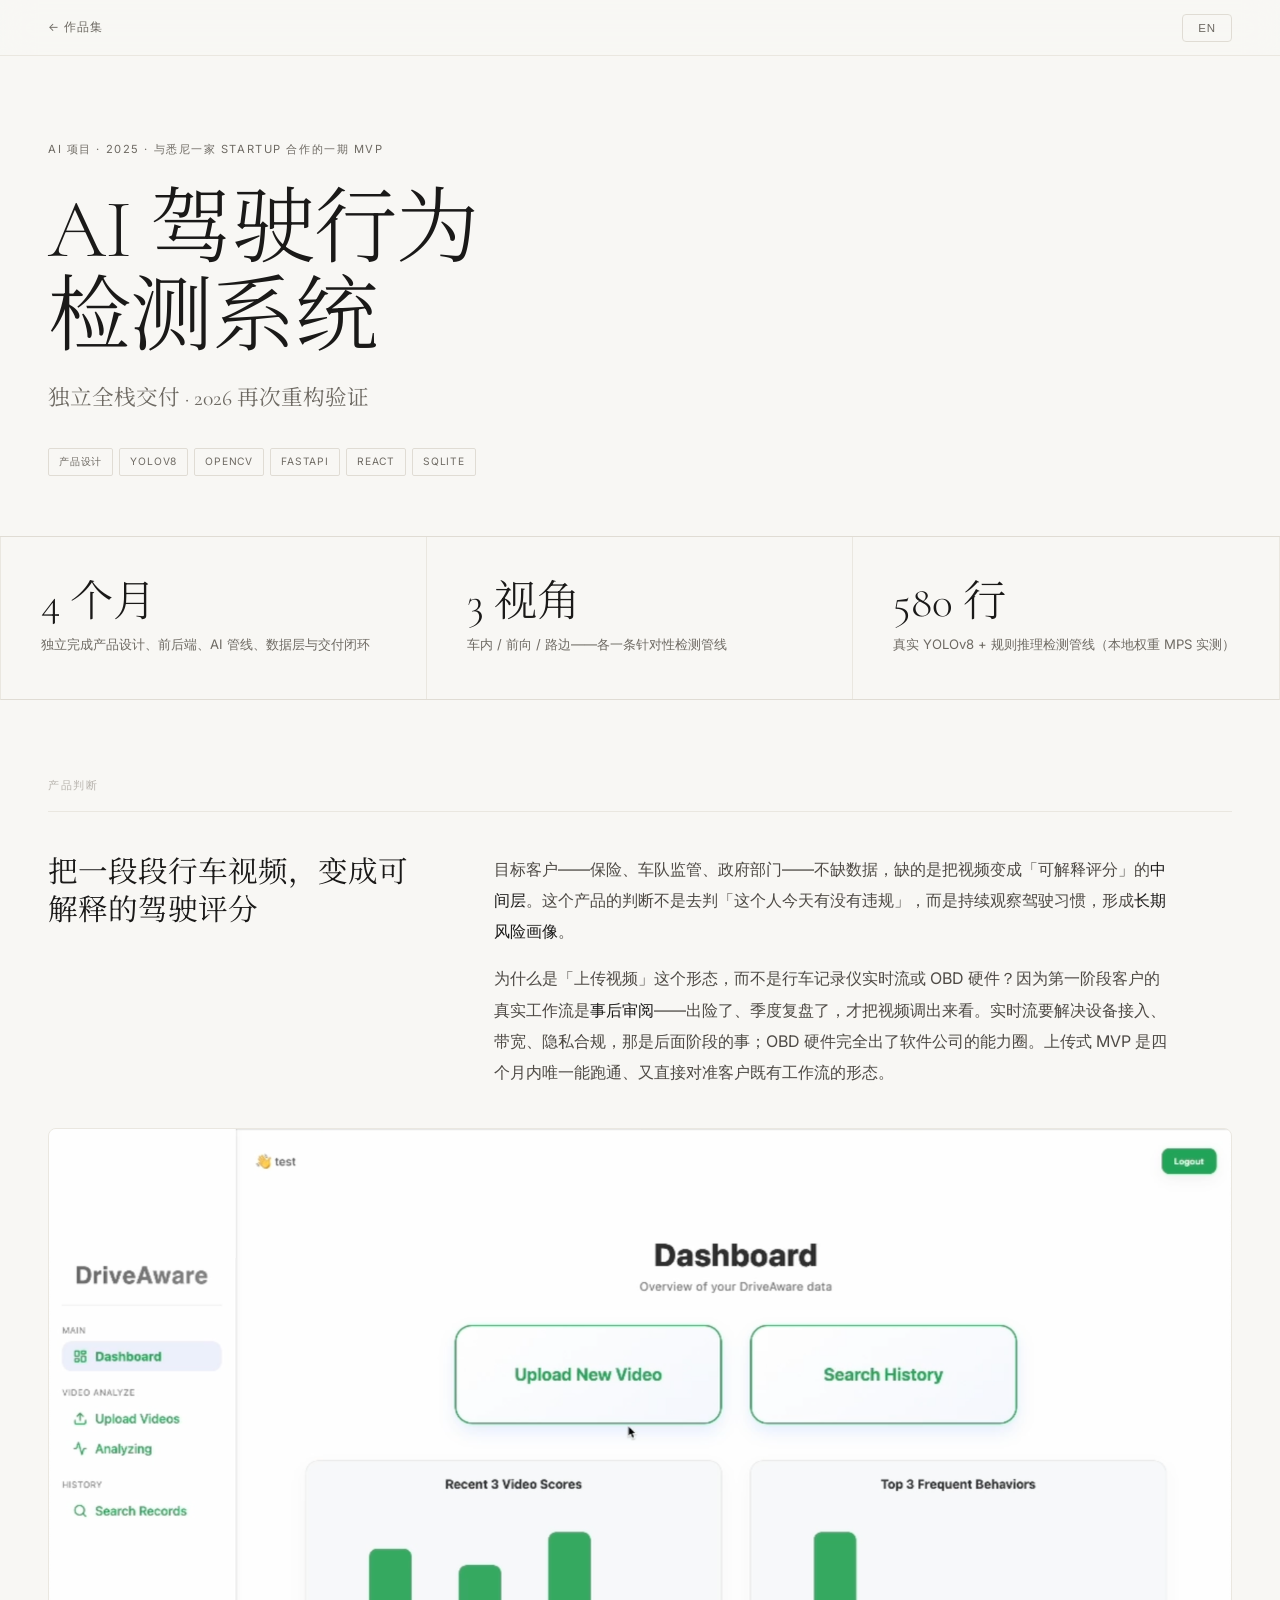
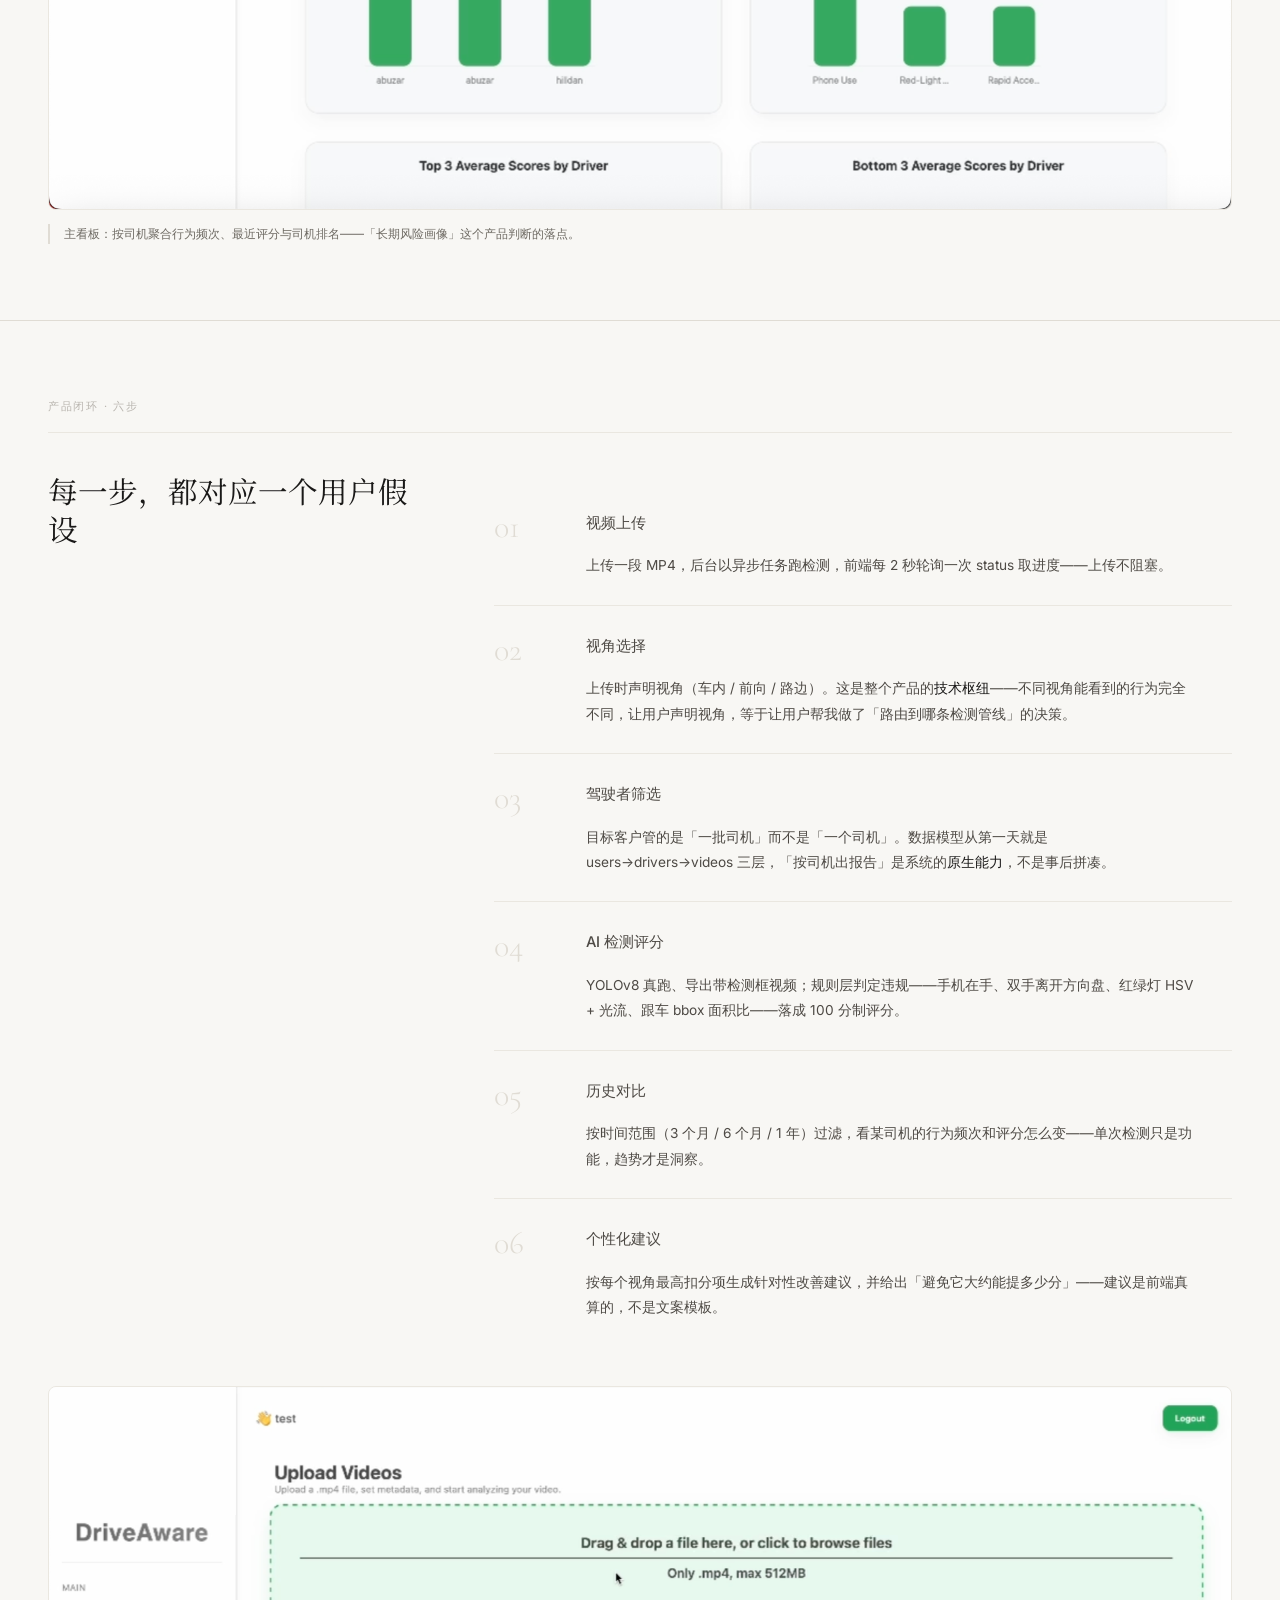
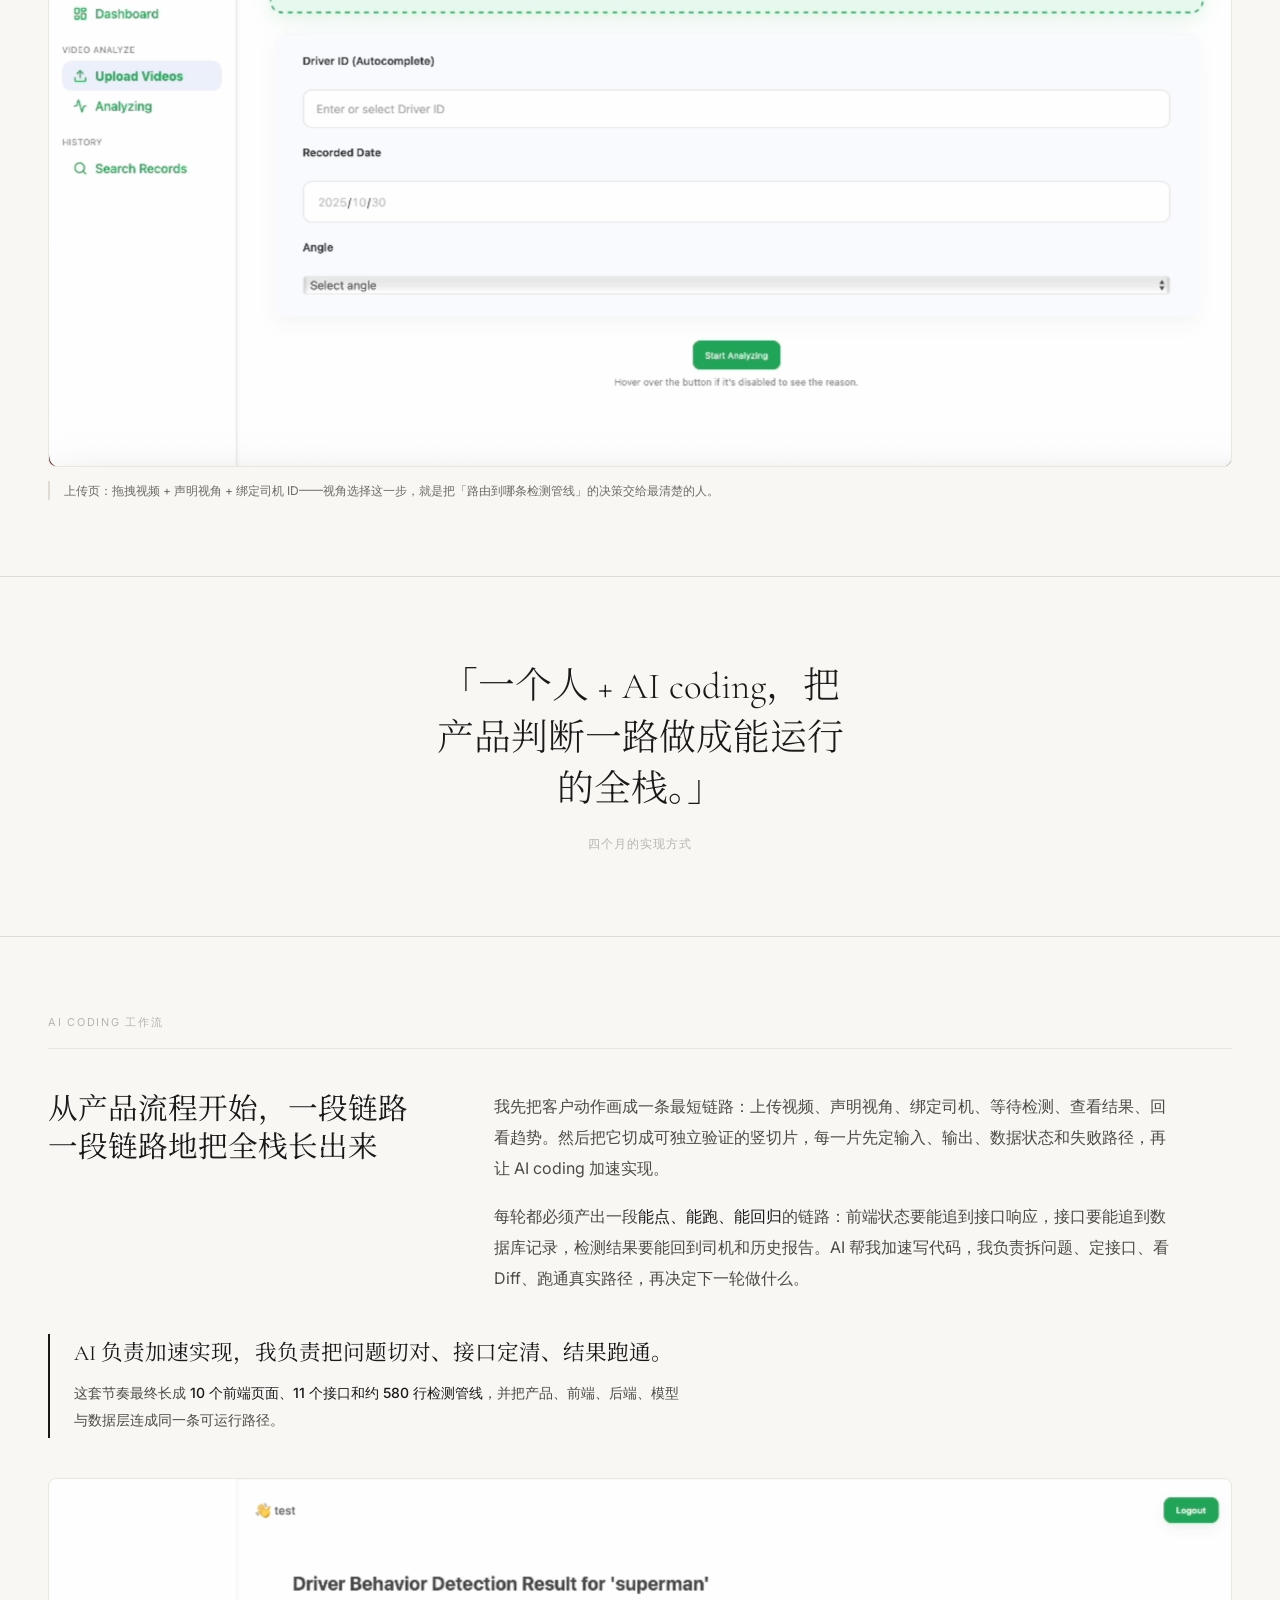
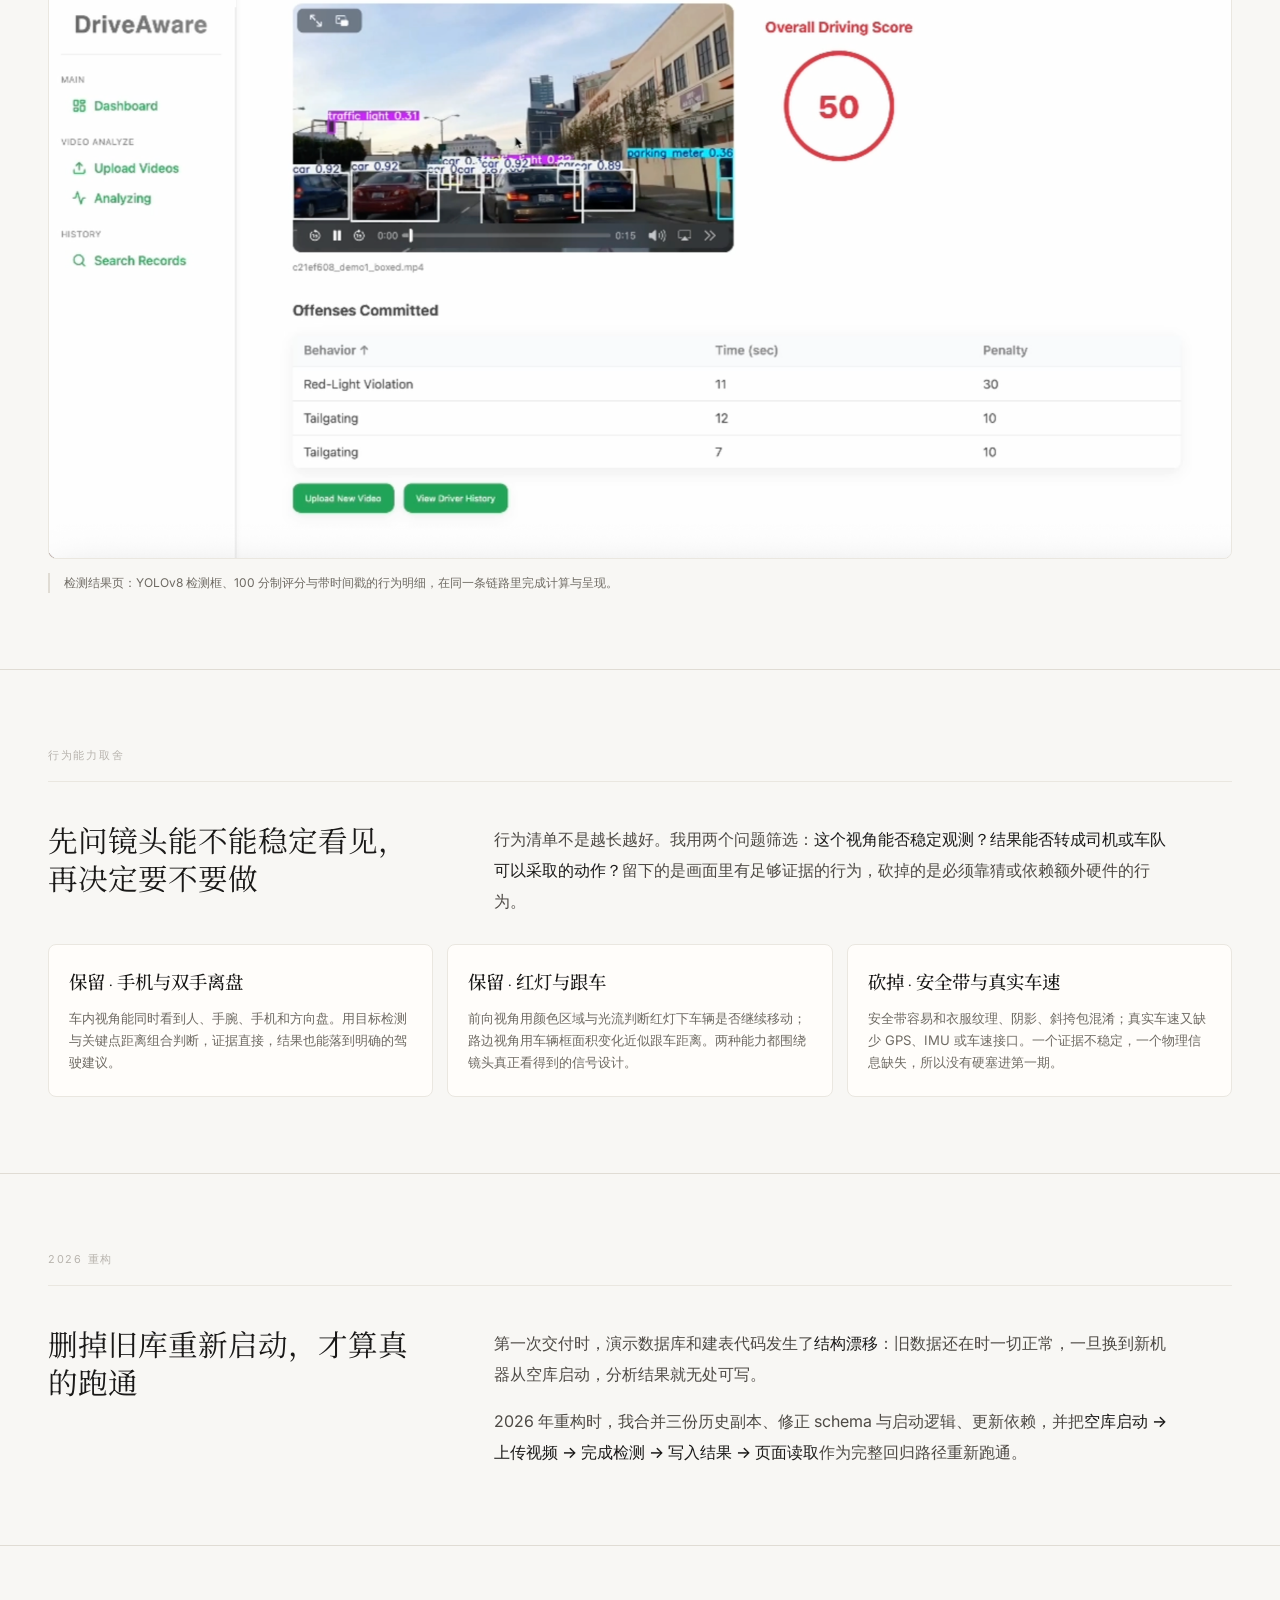
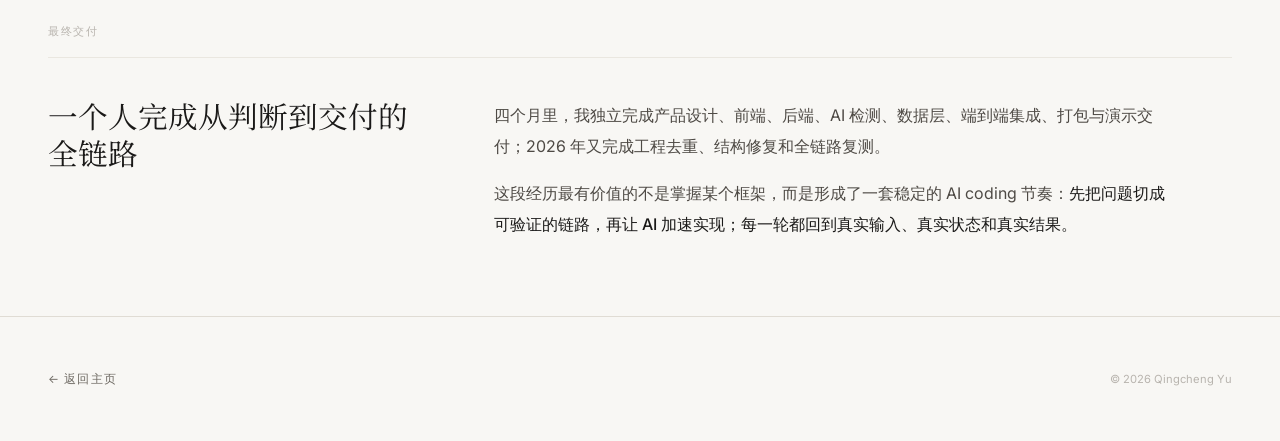
==== commit 2995ee7b: "Refine portfolio layout and public narratives" ====
--- a/projects/ai-driving/index.html
+++ b/projects/ai-driving/index.html
@@ -131,12 +131,13 @@
       .reveal { opacity: 1; transform: none; }
     }
   </style>
+  <link rel="stylesheet" href="/assets/site.css" />
 </head>
-<body>
+<body class="project-page">
 
 <nav>
   <div class="container nav-inner">
-    <a href="/" class="nav-back">← <span data-i18n="back">于清程</span></a>
+    <a href="/" class="nav-back">← <span data-i18n="back">作品集</span></a>
     <button id="lang-btn" onclick="toggleLang()" aria-label="Switch language">EN</button>
   </div>
 </nav>
@@ -228,53 +229,48 @@
 <!-- PULL QUOTE -->
 <section>
   <div class="container">
-    <p class="pull" data-i18n="pull1">「架构是真的，参数是演示级的。」<span class="by" data-i18n="pull1_by">这个项目最核心的一次取舍</span></p>
-  </div>
-</section>
-
-<!-- 核心取舍 -->
-<section>
-  <div class="container">
-    <p class="sec-label" data-i18n="sec3_label">核心取舍</p>
-    <div class="two-col">
-      <h2 class="col-head" data-i18n="sec3_head">先把闭环跑通，还是先把 AI 做真？</h2>
-      <div class="col-body">
-        <p data-i18n="sec3_p1">这是整个项目最核心的一次判断。我选择：<strong>检测引擎用真模型、真规则，但判定阈值按演示环境手工标定；同时把全部工程力气押在闭环完整度上。</strong>YOLOv8 是真跑的、违规判定是真规则推理，但每个阈值（手机-手腕 90px、方向盘区域 150px、跟车面积占比 10%……）是我在测试视频上手调的，没有标注集回归验证。</p>
-        <p data-i18n="sec3_p2">这笔账是这么算的：四个月的窗口里，做真闭环的边际收益远大于把某个阈值从「演示可用」打磨到「生产可靠」——后者需要的是<strong>数据</strong>（标注好的违规片段、多光照多车型样本），而不是代码时间，而第一阶段根本没有这些数据。把闭环做全、把数据模型做对，等客户拿真数据来喂，参数层可以整体替换。</p>
+    <p class="pull" data-i18n="pull1">「一个人 + AI coding，把产品判断一路做成能运行的全栈。」<span class="by">四个月的实现方式</span></p>
+  </div>
+</section>
+
+<!-- AI coding 工作流 -->
+<section>
+  <div class="container">
+    <p class="sec-label" data-i18n="sec3_label">AI coding 工作流</p>
+    <div class="two-col">
+      <h2 class="col-head" data-i18n="sec3_head">从产品流程开始，一段链路一段链路地把全栈长出来</h2>
+      <div class="col-body">
+        <p data-i18n="sec3_p1">我先把客户动作画成一条最短链路：上传视频、声明视角、绑定司机、等待检测、查看结果、回看趋势。然后把它切成可独立验证的竖切片，每一片先定输入、输出、数据状态和失败路径，再让 AI coding 加速实现。</p>
+        <p data-i18n="sec3_p2">每轮都必须产出一段<strong>能点、能跑、能回归</strong>的链路：前端状态要能追到接口响应，接口要能追到数据库记录，检测结果要能回到司机和历史报告。AI 帮我加速写代码，我负责拆问题、定接口、看 Diff、跑通真实路径，再决定下一轮做什么。</p>
       </div>
     </div>
     <div class="callout">
-      <p class="big" data-i18n="co1_big">MVP 里该真的，和可以先演示级的，是两种东西。</p>
-      <p data-i18n="co1_p"><strong>该真的是数据模型和闭环骨架（改不动的部分），可以先演示级的是参数和边缘功能（可整体替换的部分）。</strong>数据模型错一行，后面全歪；阈值差一倍，换一批数字就行。当时精力重前者、轻后者，事后看是对的。</p>
+      <p class="big" data-i18n="co1_big">AI 负责加速实现，我负责把问题切对、接口定清、结果跑通。</p>
+      <p data-i18n="co1_p">这套节奏最终长成 <strong>10 个前端页面、11 个接口和约 580 行检测管线</strong>，并把产品、前端、后端、模型与数据层连成同一条可运行路径。</p>
     </div>
     <figure class="fig">
       <img src="img/d3_result.png" alt="检测结果页：真实 YOLO 检测框、评分、违规明细" loading="lazy" />
-      <figcaption data-i18n="fig3_cap">检测结果页：真实 YOLOv8 检测框（car 0.92 / traffic light / parking meter）、100 分制评分、带时间戳的违规明细——检测是真跑的，不是 PPT。</figcaption>
+      <figcaption data-i18n="fig3_cap">检测结果页：YOLOv8 检测框、100 分制评分与带时间戳的行为明细，在同一条链路里完成计算与呈现。</figcaption>
     </figure>
   </div>
 </section>
 
-<!-- 技术栈与逐层选型保留在私密复盘；公开页把篇幅让给产品取舍和真实界面。 -->
-
 <!-- 评分与长期画像 -->
 
-<!-- 诚实的能力边界 -->
-<section>
-  <div class="container">
-    <p class="sec-label" data-i18n="sec6_label">诚实的能力边界</p>
-    <div class="two-col">
-      <h2 class="col-head" data-i18n="sec6_head">做不到的，我不包装成做得到</h2>
-      <div class="col-body">
-        <p data-i18n="sec6_p1">做 AI 产品，能力边界的诚实是<strong>产品设计的一部分</strong>，不是技术备忘录里的一行小字。这个产品没有一处「看起来能、实际上不能」的功能——下面三个边界，都是主动划掉、而不是藏起来的。</p>
+<!-- 行为能力取舍 -->
+<section>
+  <div class="container">
+    <p class="sec-label" data-i18n="sec6_label">行为能力取舍</p>
+    <div class="two-col">
+      <h2 class="col-head" data-i18n="sec6_head">先问镜头能不能稳定看见，再决定要不要做</h2>
+      <div class="col-body">
+        <p data-i18n="sec6_p1">行为清单不是越长越好。我用两个问题筛选：<strong>这个视角能否稳定观测？结果能否转成司机或车队可以采取的动作？</strong>留下的是画面里有足够证据的行为，砍掉的是必须靠猜或依赖额外硬件的行为。</p>
       </div>
     </div>
     <div class="trio">
-      <div class="trio-item"><h4 data-i18n="t1_h">安全带检测</h4><p data-i18n="t1_p">试过让 YOLO 识别安全带，标了一批图，效果很差——安全带和衣服纹理、阴影、斜挎包带在像素层高度混淆。<strong>当错误样本人眼都要语义推理才能判对时，纯检测范式就是错的。</strong>果断移出承诺范围。</p></div>
-      <div class="trio-item"><h4 data-i18n="t2_h">超速检测</h4><p data-i18n="t2_p">单路固定视角、没有 GPS/IMU/车速接口，<strong>真实速度物理上就不可恢复</strong>。没有包装成「超速检测」，而是降级为视觉可观测的代理信号：急加速、急刹车、跟车距离变化。</p></div>
-      <div class="trio-item"><h4 data-i18n="t3_h">实时分析</h4><p data-i18n="t3_p">实时摄像头分析在第一期<strong>主动裁掉</strong>，列进 roadmap。它要解决设备接入、带宽、隐私合规——那是后面阶段的事，是清醒的减法。</p></div>
-    </div>
-    <div class="col-body" style="margin-top:26px">
-      <p data-i18n="rm_line">同一套诚实也贯穿在交付里：<span class="rm real">真跑通</span> YOLOv8 检测 + 带框视频、三视角规则判定、100 分评分视图；<span class="rm mock">演示级</span> 阈值手调无评估集回归、confidence 恒为 0、账号体系是无盐哈希。<strong>对客户我从不含糊哪些是真、哪些是演示。</strong></p>
+      <div class="trio-item"><h4 data-i18n="t1_h">保留 · 手机与双手离盘</h4><p data-i18n="t1_p">车内视角能同时看到人、手腕、手机和方向盘。用目标检测与关键点距离组合判断，证据直接，结果也能落到明确的驾驶建议。</p></div>
+      <div class="trio-item"><h4 data-i18n="t2_h">保留 · 红灯与跟车</h4><p data-i18n="t2_p">前向视角用颜色区域与光流判断红灯下车辆是否继续移动；路边视角用车辆框面积变化近似跟车距离。两种能力都围绕镜头真正看得到的信号设计。</p></div>
+      <div class="trio-item"><h4 data-i18n="t3_h">砍掉 · 安全带与真实车速</h4><p data-i18n="t3_p">安全带容易和衣服纹理、阴影、斜挎包混淆；真实车速又缺少 GPS、IMU 或车速接口。一个证据不稳定，一个物理信息缺失，所以没有硬塞进第一期。</p></div>
     </div>
   </div>
 </section>
@@ -282,33 +278,26 @@
 <!-- 最想讲透的一课 -->
 <section>
   <div class="container">
-    <p class="sec-label" data-i18n="sec7_label">最想讲透的一课</p>
-    <div class="two-col">
-      <h2 class="col-head" data-i18n="sec7_head">一个我亲手埋、亲手挖、亲手修的 bug</h2>
-      <div class="col-body">
-        <p data-i18n="sec7_p1">交付时的 demo 数据库和代码里的建表逻辑是<strong>漂移的</strong>：演示推进中我直接在库里手工加列、手工建表、把评分做成实时视图，但建表代码从没回头同步。后果是——带着演示数据一切正常，<strong>换一台机器删库重建，服务当场崩</strong>：违规表根本不存在，分析结果无处可写。</p>
-        <p data-i18n="sec7_p2">根因不是技术，是流程：MVP 冲刺里「改库」比「改建表代码」快十倍，而「新库重建」只在交付后的新机器上才第一次发生——恰好是最需要它工作的时刻。这是典型的 demo 阶段技术债：<strong>债在演示路径上不可见，在交付路径上爆炸。</strong>2026 年复盘我把它彻底修了，并用「删库重建」实测验证。面试我会主动讲这个 bug——能自己定位、讲清根因、给出修法，比从没踩过坑更有说服力。</p>
-      </div>
-    </div>
-  </div>
-</section>
-
-<!-- PULL QUOTE 2 -->
-<section>
-  <div class="container">
-    <p class="pull" data-i18n="pull2">「评估体系先于模型迭代——harness 不是后期工程，是第一天就该在的骨架。」<span class="by" data-i18n="pull2_by">阈值「演示级」教给我的</span></p>
+    <p class="sec-label" data-i18n="sec7_label">2026 重构</p>
+    <div class="two-col">
+      <h2 class="col-head" data-i18n="sec7_head">删掉旧库重新启动，才算真的跑通</h2>
+      <div class="col-body">
+        <p data-i18n="sec7_p1">第一次交付时，演示数据库和建表代码发生了<strong>结构漂移</strong>：旧数据还在时一切正常，一旦换到新机器从空库启动，分析结果就无处可写。</p>
+        <p data-i18n="sec7_p2">2026 年重构时，我合并三份历史副本、修正 schema 与启动逻辑、更新依赖，并把<strong>空库启动 → 上传视频 → 完成检测 → 写入结果 → 页面读取</strong>作为完整回归路径重新跑通。</p>
+      </div>
+    </div>
   </div>
 </section>
 
 <!-- 沉淀 -->
 <section>
   <div class="container">
-    <p class="sec-label" data-i18n="sec8_label">沉淀</p>
-    <div class="two-col">
-      <h2 class="col-head" data-i18n="sec8_head">AI 加速的是「写」，不加速「判断」</h2>
-      <div class="col-body">
-        <p data-i18n="sec8_p1">阈值演示级欠的债，让我想清楚一件事：缺的从来不是调参，是<strong>评估基础设施</strong>——没有一个标注好的 golden set，任何阈值调整都无法回答「变好了还是变坏了」。如果重来，我会在第一次调阈值之前，就先冻结 20 段标注视频做回归集。</p>
-        <p data-i18n="sec8_p2">项目由我独立完成产品设计、前端、后端、AI 检测、数据层、集成与演示交付；课程报告里的团队署名是课程安排，不用于判断真实贡献。2026 年我又独立完成历史副本去重、schema 修复、依赖现代化和全链路复测。现存工程是 10 个页面、11 个接口和约 580 行推理管线。<strong>AI 加速的是「写」，不加速「判断」</strong>。</p>
+    <p class="sec-label" data-i18n="sec8_label">最终交付</p>
+    <div class="two-col">
+      <h2 class="col-head" data-i18n="sec8_head">一个人完成从判断到交付的全链路</h2>
+      <div class="col-body">
+        <p data-i18n="sec8_p1">四个月里，我独立完成产品设计、前端、后端、AI 检测、数据层、端到端集成、打包与演示交付；2026 年又完成工程去重、结构修复和全链路复测。</p>
+        <p data-i18n="sec8_p2">这段经历最有价值的不是掌握某个框架，而是形成了一套稳定的 AI coding 节奏：<strong>先把问题切成可验证的链路，再让 AI 加速实现；每一轮都回到真实输入、真实状态和真实结果。</strong></p>
       </div>
     </div>
   </div>
@@ -326,7 +315,7 @@
 <script>
 const T = {
   "zh": {
-    "back": "于清程",
+    "back": "作品集",
     "foot_back": "← 返回主页",
     "hero_meta": "AI 项目 · 2025 · 与悉尼一家 startup 合作的一期 MVP",
     "hero_title": "AI 驾驶行为<br>检测系统",
@@ -358,38 +347,34 @@
     "j6_t": "个性化建议",
     "j6_d": "按每个视角最高扣分项生成针对性改善建议，并给出「避免它大约能提多少分」——建议是前端真算的，不是文案模板。",
     "fig2_cap": "上传页：拖拽视频 + 声明视角 + 绑定司机 ID——视角选择这一步，就是把「路由到哪条检测管线」的决策交给最清楚的人。",
-    "pull1": "「架构是真的，参数是演示级的。」<span class=\"by\">这个项目最核心的一次取舍</span>",
-    "pull1_by": "这个项目最核心的一次取舍",
-    "sec3_label": "核心取舍",
-    "sec3_head": "先把闭环跑通，还是先把 AI 做真？",
-    "sec3_p1": "这是整个项目最核心的一次判断。我选择：<strong>检测引擎用真模型、真规则，但判定阈值按演示环境手工标定；同时把全部工程力气押在闭环完整度上。</strong>YOLOv8 是真跑的、违规判定是真规则推理，但每个阈值（手机-手腕 90px、方向盘区域 150px、跟车面积占比 10%……）是我在测试视频上手调的，没有标注集回归验证。",
-    "sec3_p2": "这笔账是这么算的：四个月的窗口里，做真闭环的边际收益远大于把某个阈值从「演示可用」打磨到「生产可靠」——后者需要的是<strong>数据</strong>（标注好的违规片段、多光照多车型样本），而不是代码时间，而第一阶段根本没有这些数据。把闭环做全、把数据模型做对，等客户拿真数据来喂，参数层可以整体替换。",
-    "co1_big": "MVP 里该真的，和可以先演示级的，是两种东西。",
-    "co1_p": "<strong>该真的是数据模型和闭环骨架（改不动的部分），可以先演示级的是参数和边缘功能（可整体替换的部分）。</strong>数据模型错一行，后面全歪；阈值差一倍，换一批数字就行。当时精力重前者、轻后者，事后看是对的。",
-    "fig3_cap": "检测结果页：真实 YOLOv8 检测框（car 0.92 / traffic light / parking meter）、100 分制评分、带时间戳的违规明细——检测是真跑的，不是 PPT。",
-    "sec6_label": "诚实的能力边界",
-    "sec6_head": "做不到的，我不包装成做得到",
-    "sec6_p1": "做 AI 产品，能力边界的诚实是<strong>产品设计的一部分</strong>，不是技术备忘录里的一行小字。这个产品没有一处「看起来能、实际上不能」的功能——下面三个边界，都是主动划掉、而不是藏起来的。",
-    "t1_h": "安全带检测",
-    "t1_p": "试过让 YOLO 识别安全带，标了一批图，效果很差——安全带和衣服纹理、阴影、斜挎包带在像素层高度混淆。<strong>当错误样本人眼都要语义推理才能判对时，纯检测范式就是错的。</strong>果断移出承诺范围。",
-    "t2_h": "超速检测",
-    "t2_p": "单路固定视角、没有 GPS/IMU/车速接口，<strong>真实速度物理上就不可恢复</strong>。没有包装成「超速检测」，而是降级为视觉可观测的代理信号：急加速、急刹车、跟车距离变化。",
-    "t3_h": "实时分析",
-    "t3_p": "实时摄像头分析在第一期<strong>主动裁掉</strong>，列进 roadmap。它要解决设备接入、带宽、隐私合规——那是后面阶段的事，是清醒的减法。",
-    "rm_line": "同一套诚实也贯穿在交付里：<span class=\"rm real\">真跑通</span> YOLOv8 检测 + 带框视频、三视角规则判定、100 分评分视图；<span class=\"rm mock\">演示级</span> 阈值手调无评估集回归、confidence 恒为 0、账号体系是无盐哈希。<strong>对客户我从不含糊哪些是真、哪些是演示。</strong>",
-    "sec7_label": "最想讲透的一课",
-    "sec7_head": "一个我亲手埋、亲手挖、亲手修的 bug",
-    "sec7_p1": "交付时的 demo 数据库和代码里的建表逻辑是<strong>漂移的</strong>：演示推进中我直接在库里手工加列、手工建表、把评分做成实时视图，但建表代码从没回头同步。后果是——带着演示数据一切正常，<strong>换一台机器删库重建，服务当场崩</strong>：违规表根本不存在，分析结果无处可写。",
-    "sec7_p2": "根因不是技术，是流程：MVP 冲刺里「改库」比「改建表代码」快十倍，而「新库重建」只在交付后的新机器上才第一次发生——恰好是最需要它工作的时刻。这是典型的 demo 阶段技术债：<strong>债在演示路径上不可见，在交付路径上爆炸。</strong>2026 年复盘我把它彻底修了，并用「删库重建」实测验证。面试我会主动讲这个 bug——能自己定位、讲清根因、给出修法，比从没踩过坑更有说服力。",
-    "pull2": "「评估体系先于模型迭代——harness 不是后期工程，是第一天就该在的骨架。」<span class=\"by\">阈值「演示级」教给我的</span>",
-    "pull2_by": "阈值「演示级」教给我的",
-    "sec8_label": "沉淀",
-    "sec8_head": "AI 加速的是「写」，不加速「判断」",
-    "sec8_p1": "阈值演示级欠的债，让我想清楚一件事：缺的从来不是调参，是<strong>评估基础设施</strong>——没有一个标注好的 golden set，任何阈值调整都无法回答「变好了还是变坏了」。如果重来，我会在第一次调阈值之前，就先冻结 20 段标注视频做回归集。",
-    "sec8_p2": "项目由我独立完成产品设计、前端、后端、AI 检测、数据层、集成与演示交付；课程报告里的团队署名是课程安排，不用于判断真实贡献。2026 年我又独立完成历史副本去重、schema 修复、依赖现代化和全链路复测。现存工程是 10 个页面、11 个接口和约 580 行推理管线。<strong>AI 加速的是「写」，不加速「判断」</strong>。"
+    "pull1": "「一个人 + AI coding，把产品判断一路做成能运行的全栈。」<span class=\"by\">四个月的实现方式</span>",
+    "sec3_label": "AI coding 工作流",
+    "sec3_head": "从产品流程开始，一段链路一段链路地把全栈长出来",
+    "sec3_p1": "我先把客户动作画成一条最短链路：上传视频、声明视角、绑定司机、等待检测、查看结果、回看趋势。然后把它切成可独立验证的竖切片，每一片先定输入、输出、数据状态和失败路径，再让 AI coding 加速实现。",
+    "sec3_p2": "每轮都必须产出一段<strong>能点、能跑、能回归</strong>的链路：前端状态要能追到接口响应，接口要能追到数据库记录，检测结果要能回到司机和历史报告。AI 帮我加速写代码，我负责拆问题、定接口、看 Diff、跑通真实路径，再决定下一轮做什么。",
+    "co1_big": "AI 负责加速实现，我负责把问题切对、接口定清、结果跑通。",
+    "co1_p": "这套节奏最终长成 <strong>10 个前端页面、11 个接口和约 580 行检测管线</strong>，并把产品、前端、后端、模型与数据层连成同一条可运行路径。",
+    "fig3_cap": "检测结果页：YOLOv8 检测框、100 分制评分与带时间戳的行为明细，在同一条链路里完成计算与呈现。",
+    "sec6_label": "行为能力取舍",
+    "sec6_head": "先问镜头能不能稳定看见，再决定要不要做",
+    "sec6_p1": "行为清单不是越长越好。我用两个问题筛选：<strong>这个视角能否稳定观测？结果能否转成司机或车队可以采取的动作？</strong>留下的是画面里有足够证据的行为，砍掉的是必须靠猜或依赖额外硬件的行为。",
+    "t1_h": "保留 · 手机与双手离盘",
+    "t1_p": "车内视角能同时看到人、手腕、手机和方向盘。用目标检测与关键点距离组合判断，证据直接，结果也能落到明确的驾驶建议。",
+    "t2_h": "保留 · 红灯与跟车",
+    "t2_p": "前向视角用颜色区域与光流判断红灯下车辆是否继续移动；路边视角用车辆框面积变化近似跟车距离。两种能力都围绕镜头真正看得到的信号设计。",
+    "t3_h": "砍掉 · 安全带与真实车速",
+    "t3_p": "安全带容易和衣服纹理、阴影、斜挎包混淆；真实车速又缺少 GPS、IMU 或车速接口。一个证据不稳定，一个物理信息缺失，所以没有硬塞进第一期。",
+    "sec7_label": "2026 重构",
+    "sec7_head": "删掉旧库重新启动，才算真的跑通",
+    "sec7_p1": "第一次交付时，演示数据库和建表代码发生了<strong>结构漂移</strong>：旧数据还在时一切正常，一旦换到新机器从空库启动，分析结果就无处可写。",
+    "sec7_p2": "2026 年重构时，我合并三份历史副本、修正 schema 与启动逻辑、更新依赖，并把<strong>空库启动 → 上传视频 → 完成检测 → 写入结果 → 页面读取</strong>作为完整回归路径重新跑通。",
+    "sec8_label": "最终交付",
+    "sec8_head": "一个人完成从判断到交付的全链路",
+    "sec8_p1": "四个月里，我独立完成产品设计、前端、后端、AI 检测、数据层、端到端集成、打包与演示交付；2026 年又完成工程去重、结构修复和全链路复测。",
+    "sec8_p2": "这段经历最有价值的不是掌握某个框架，而是形成了一套稳定的 AI coding 节奏：<strong>先把问题切成可验证的链路，再让 AI 加速实现；每一轮都回到真实输入、真实状态和真实结果。</strong>"
   },
   "en": {
-    "back": "Qingcheng Yu",
+    "back": "Portfolio",
     "foot_back": "← Back to portfolio",
     "hero_meta": "AI Project · 2025 · A first-phase MVP with a Sydney startup",
     "hero_title": "AI Driving Behavior<br>Detection System",
@@ -421,35 +406,31 @@
     "j6_t": "Personalized Advice",
     "j6_d": "Targeted improvement tips are generated from each angle's top penalty, with an estimate of 'how many points avoiding it would gain' — the advice is genuinely computed on the front end, not a template.",
     "fig2_cap": "Upload page: drag in a video + declare the angle + link a driver ID — the angle step hands the 'which pipeline to route to' decision to whoever knows best.",
-    "pull1": "\"The architecture is real. The parameters are demo-grade.\"<span class=\"by\">The single most central trade-off of the project</span>",
-    "pull1_by": "The single most central trade-off of the project",
-    "sec3_label": "The Core Trade-off",
-    "sec3_head": "Ship the loop first, or make the AI real first?",
-    "sec3_p1": "This was the project's most central judgment. My choice: <strong>the detection engine uses real models and real rules, but the decision thresholds were hand-calibrated for the demo environment — and I put all the engineering effort into loop completeness.</strong> YOLOv8 truly runs and the violation calls are real rule inference, but every threshold (phone-to-wrist 90px, wheel region 150px, tailgating area ratio 10%…) was hand-tuned on my test videos, with no labeled-set regression.",
-    "sec3_p2": "Here's the math: in a four-month window, the marginal return on a real end-to-end loop far exceeds polishing one threshold from 'demo-usable' to 'production-reliable' — the latter needs <strong>data</strong> (labeled violation clips, multi-lighting multi-vehicle samples), not code time, and phase one simply had none. Build the loop complete, get the data model right, and when the client brings real data, the parameter layer can be swapped wholesale.",
-    "co1_big": "In an MVP, what must be real and what can stay demo-grade are two different things.",
-    "co1_p": "<strong>What must be real is the data model and the loop skeleton (the parts you can't change); what can stay demo-grade is the parameters and edge features (the parts you can swap wholesale).</strong> Get one line of the data model wrong and everything downstream tilts; get a threshold off by 2× and you just swap in new numbers. Weighting the former over the latter was, in hindsight, right.",
-    "fig3_cap": "Detection result page: real YOLOv8 boxes (car 0.92 / traffic light / parking meter), a 100-point score, and time-stamped violation details — the detection truly runs; it is not a slide.",
-    "sec6_label": "Honest Capability Boundaries",
-    "sec6_head": "What it can't do, I don't dress up as something it can",
-    "sec6_p1": "In an AI product, honesty about capability boundaries is <strong>part of the product design</strong>, not a footnote in a tech memo. This product has no feature that 'looks capable but isn't' — the three boundaries below were all cut deliberately, not hidden.",
-    "t1_h": "Seatbelt Detection",
-    "t1_p": "I tried having YOLO detect seatbelts, labeled a batch of images — it worked poorly. Seatbelts blur into clothing texture, shadows, and bag straps at the pixel level. <strong>When even a human needs semantic reasoning to judge a wrong sample, the pure-detection paradigm is simply wrong.</strong> Cut from scope, decisively.",
-    "t2_h": "Speed Detection",
-    "t2_p": "With a single fixed-angle video and no GPS/IMU/speed feed, <strong>true speed is physically unrecoverable</strong>. Rather than dress it up as \"speed detection,\" I downgraded it to visually observable proxy signals: rapid acceleration, hard braking, and following-distance change.",
-    "t3_h": "Real-time Analysis",
-    "t3_p": "Live-camera analysis was <strong>deliberately cut</strong> from phase one and put on the roadmap. It would mean solving device integration, bandwidth, and privacy compliance — a later phase, and a clear-eyed subtraction.",
-    "rm_line": "The same honesty runs through the delivery: <span class=\"rm real\">real</span> YOLOv8 detection + boxed video, three-angle rule decisions, the 100-point scoring view; <span class=\"rm mock\">demo-grade</span> hand-tuned thresholds with no eval-set regression, confidence hard-coded to 0, an unsalted-hash account system. <strong>I was never vague with the client about what was real and what was demo.</strong>",
-    "sec7_label": "The Lesson I Most Want to Tell",
-    "sec7_head": "A bug I buried, dug up, and fixed — all with my own hands",
-    "sec7_p1": "At delivery, the demo database and the table-creation code had <strong>drifted apart</strong>: during the demo push I added columns by hand, created tables by hand, and made scoring a live view — but never synced the bootstrap code back. The result: everything worked with the demo data, but <strong>drop the DB and rebuild on a fresh machine and the service crashed on the spot</strong> — the violations table simply didn't exist, and analysis had nowhere to write.",
-    "sec7_p2": "The root cause wasn't technical, it was process: in an MVP sprint, 'editing the DB' is ten times faster than 'editing the create-table code,' and 'rebuild from scratch' first happens only on the delivery machine — precisely when it most needs to work. This is textbook demo-stage debt: <strong>invisible on the demo path, exploding on the delivery path.</strong> In the 2026 retrospective I fixed it properly and verified with a real drop-and-rebuild. I raise this bug in interviews on purpose — locating it, explaining the root cause, and giving the fix is more convincing than never having hit the pit.",
-    "pull2": "\"Evaluation infrastructure comes before model iteration — a harness isn't late-stage engineering, it's the skeleton that should be there on day one.\"<span class=\"by\">What the demo-grade thresholds taught me</span>",
-    "pull2_by": "What the demo-grade thresholds taught me",
-    "sec8_label": "What I Took Away",
-    "sec8_head": "AI accelerates the writing, not the judgment",
-    "sec8_p1": "The debt from demo-grade thresholds made one thing clear: what was missing was never the tuning, it was <strong>evaluation infrastructure</strong> — without a labeled golden set, no threshold change can answer 'did this get better or worse?' If I did it again, I'd freeze 20 labeled videos as a regression set before touching the first threshold.",
-    "sec8_p2": "I independently delivered the product design, front end, back end, AI detection, data layer, integration and demo. The team attribution in the course report reflected course arrangements and is not used to infer the actual contribution boundary. In 2026 I independently deduplicated historical copies, repaired the schema, modernised dependencies and reran the full path. The retained codebase has 10 pages, 11 endpoints and an inference pipeline of about 580 lines. <strong>AI accelerates writing, not judgment</strong>."
+    "pull1": "\"One person + AI coding turned product judgment into a working full stack.\"<span class=\"by\">How the four months were built</span>",
+    "sec3_label": "AI coding workflow",
+    "sec3_head": "Start with the product flow, then grow the full stack one working slice at a time",
+    "sec3_p1": "I first drew the shortest client path: upload a video, declare the angle, link a driver, wait for detection, inspect the result, and review the trend. I then cut it into independently testable vertical slices, defining input, output, data state, and failure path before using AI coding to accelerate implementation.",
+    "sec3_p2": "Every iteration had to deliver a slice that was <strong>clickable, runnable, and regressable</strong>: front-end state had to trace to the API response, the API to the database record, and the result back to a driver and historical report. AI accelerated the code; I decomposed the problem, specified interfaces, reviewed diffs, ran the real path, and chose the next slice.",
+    "co1_big": "AI accelerated implementation; I owned the decomposition, interfaces, and working result.",
+    "co1_p": "That rhythm produced <strong>10 front-end pages, 11 endpoints, and roughly 580 lines of detection pipeline</strong>, connecting product, front end, back end, model, and data into one runnable path.",
+    "fig3_cap": "Detection result page: YOLOv8 boxes, a 100-point score, and time-stamped behavior details, calculated and presented in the same end-to-end path.",
+    "sec6_label": "Behavior selection",
+    "sec6_head": "Ask what the camera can observe reliably before deciding what to build",
+    "sec6_p1": "A longer behavior list is not automatically a better product. I used two filters: <strong>can this angle observe the signal reliably, and can the result become an action for a driver or fleet?</strong> Behaviors with visible evidence stayed; those requiring guesswork or extra hardware were cut.",
+    "t1_h": "Keep · phone and hands off wheel",
+    "t1_p": "The in-cabin angle can see the person, wrists, phone, and steering wheel together. Object detection plus keypoint distance gives direct evidence and maps to a clear driving recommendation.",
+    "t2_h": "Keep · red lights and following",
+    "t2_p": "The forward angle combines color regions with optical flow to detect continued movement at a red light; the roadside angle uses changes in vehicle-box area as a following-distance proxy. Both are designed around signals the camera can actually see.",
+    "t3_h": "Cut · seatbelts and true speed",
+    "t3_p": "Seatbelts blur into clothing texture, shadows, and bag straps; true speed needs GPS, IMU, or a vehicle-speed feed. One lacks stable visual evidence and the other lacks the physical signal, so neither was forced into phase one.",
+    "sec7_label": "2026 rebuild",
+    "sec7_head": "It only counts as working when a fresh database can start",
+    "sec7_p1": "At first delivery, the demo database and bootstrap code had <strong>drifted apart</strong>: everything worked while the old data remained, but on a fresh machine with an empty database, analysis had nowhere to write.",
+    "sec7_p2": "In the 2026 rebuild I merged three historical copies, repaired the schema and startup logic, modernised dependencies, and reran <strong>empty DB → video upload → detection → result write → page read</strong> as one complete regression path.",
+    "sec8_label": "Final delivery",
+    "sec8_head": "One person across the entire path from judgment to shipment",
+    "sec8_p1": "Across four months I independently delivered product design, front end, back end, AI detection, data layer, end-to-end integration, packaging, and demo. In 2026 I also completed codebase deduplication, structural repair, and full-path revalidation.",
+    "sec8_p2": "The lasting value is not any single framework, but a repeatable AI coding rhythm: <strong>cut the problem into testable paths, let AI accelerate implementation, and bring every iteration back to real inputs, real state, and real output.</strong>"
   }
 };
 let lang = 'zh';
--- a/assets/site.css
+++ b/assets/site.css
@@ -0,0 +1,106 @@
+/* Shared editorial grid: wide exhibits, readable text, predictable reflow. */
+html {
+  font-size: clamp(16px, calc(13px + 0.22vw), 18px);
+}
+
+.home-page .nav-inner,
+.home-page .stage {
+  max-width: 1584px;
+  padding-left: clamp(24px, 3vw, 48px);
+  padding-right: clamp(24px, 3vw, 48px);
+}
+
+.home-page .stage {
+  grid-template-columns: minmax(400px, 5fr) minmax(0, 7fr);
+  gap: clamp(48px, 4vw, 80px);
+}
+
+.home-page .bio {
+  max-width: 48ch;
+}
+
+.home-page .tile-hook,
+.home-page .meta-row,
+.home-page .contacts {
+  font-size: 0.84rem;
+}
+
+.project-page .container {
+  max-width: 1440px;
+}
+
+.project-page .stats {
+  max-width: 1440px;
+  margin-left: auto;
+  margin-right: auto;
+  border-left: 1px solid var(--border-light);
+  border-right: 1px solid var(--border-light);
+}
+
+.project-page .two-col {
+  grid-template-columns: minmax(280px, 4fr) minmax(0, 8fr);
+  gap: clamp(48px, 6vw, 96px);
+}
+
+.project-page .col-body {
+  font-size: 1rem;
+}
+
+.project-page .col-body > p,
+.project-page .callout p,
+.project-page .step-desc,
+.project-page .round-did,
+.project-page .round-got {
+  max-width: 68ch;
+}
+
+.project-page .stat-label {
+  font-size: 0.82rem;
+}
+
+.project-page .hero-title {
+  text-wrap: balance;
+}
+
+.project-page img,
+.project-page svg {
+  max-width: 100%;
+}
+
+@media (max-width: 1120px) {
+  .home-page .stage {
+    grid-template-columns: 1fr;
+    gap: 32px;
+  }
+}
+
+@media (max-width: 960px) {
+  .project-page .two-col {
+    grid-template-columns: 1fr;
+    gap: 24px;
+  }
+}
+
+@media (max-width: 620px) {
+  .home-page .nav-inner,
+  .home-page .stage,
+  .project-page .container {
+    padding-left: 20px;
+    padding-right: 20px;
+  }
+
+  .project-page section {
+    padding-top: 56px;
+    padding-bottom: 56px;
+  }
+
+  .project-page .stats {
+    border-left: none;
+    border-right: none;
+  }
+
+  .project-page .stat {
+    padding-left: 20px;
+    padding-right: 20px;
+  }
+}
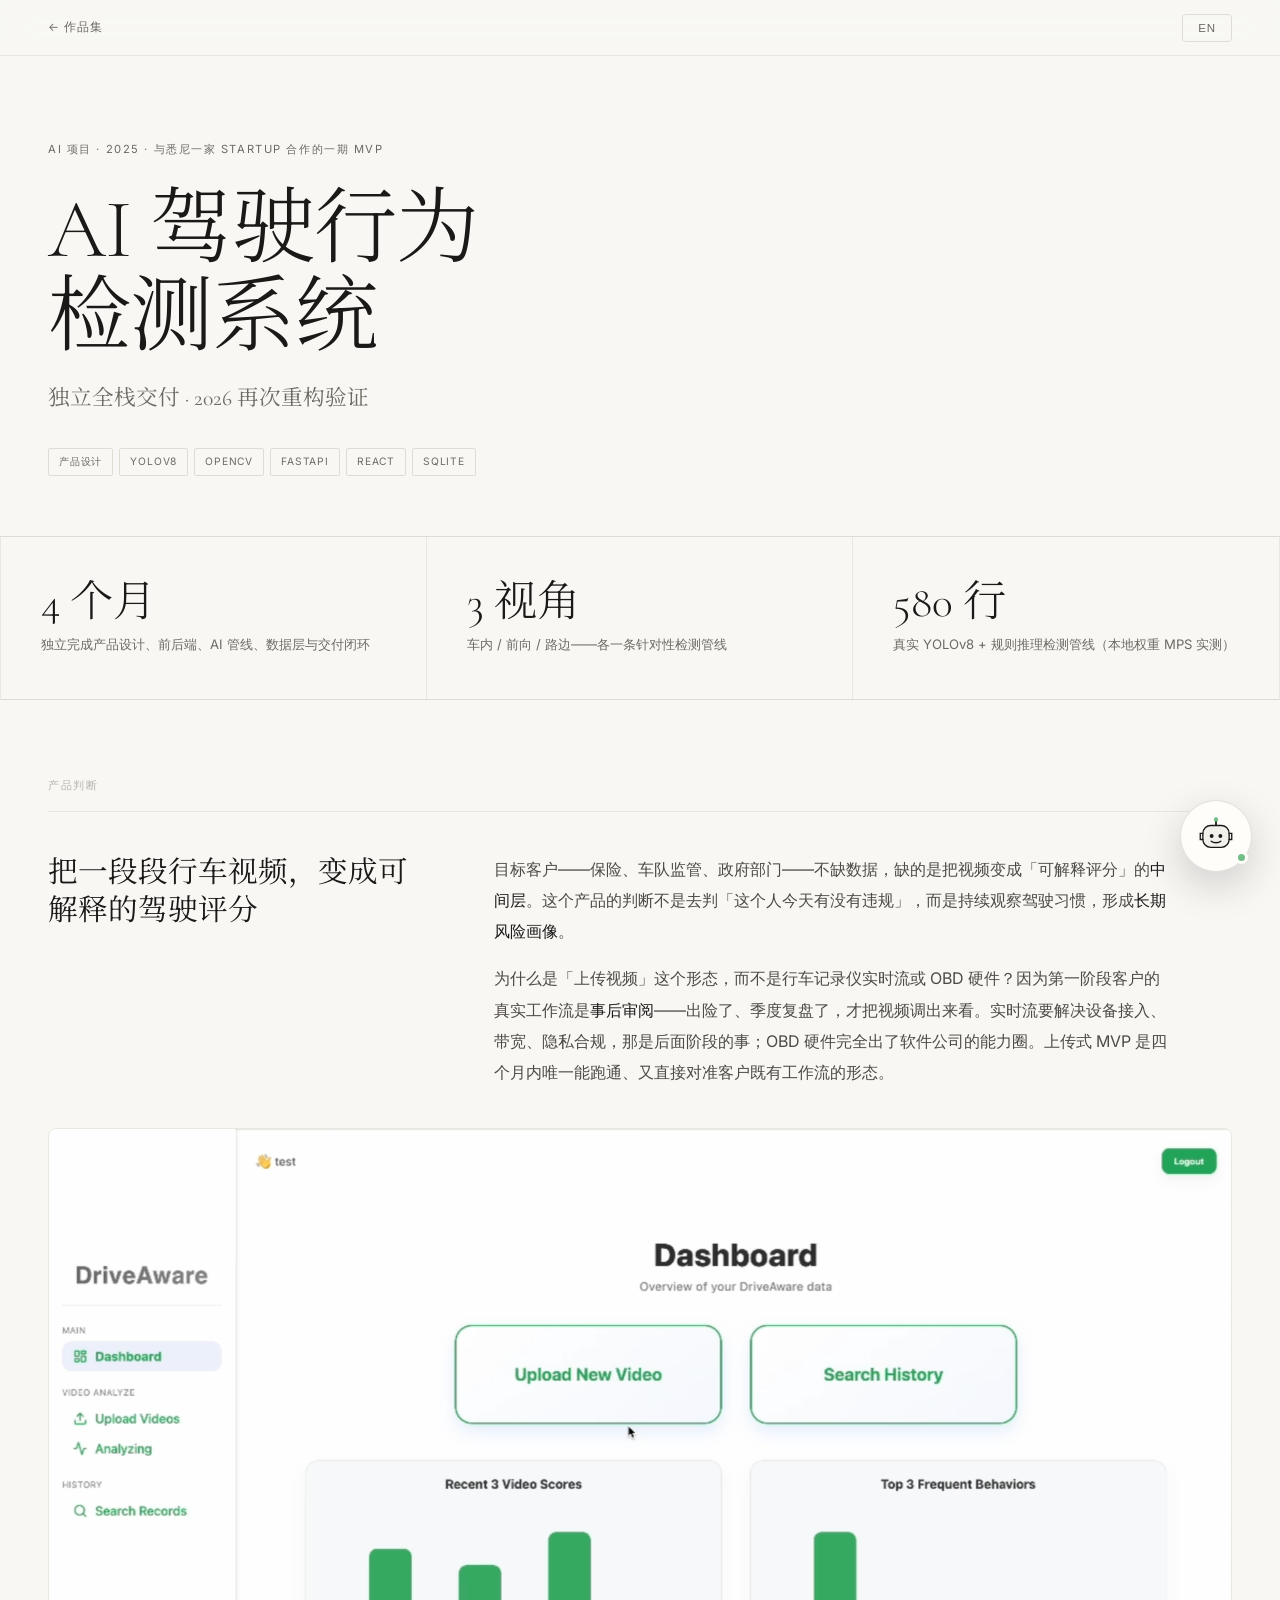
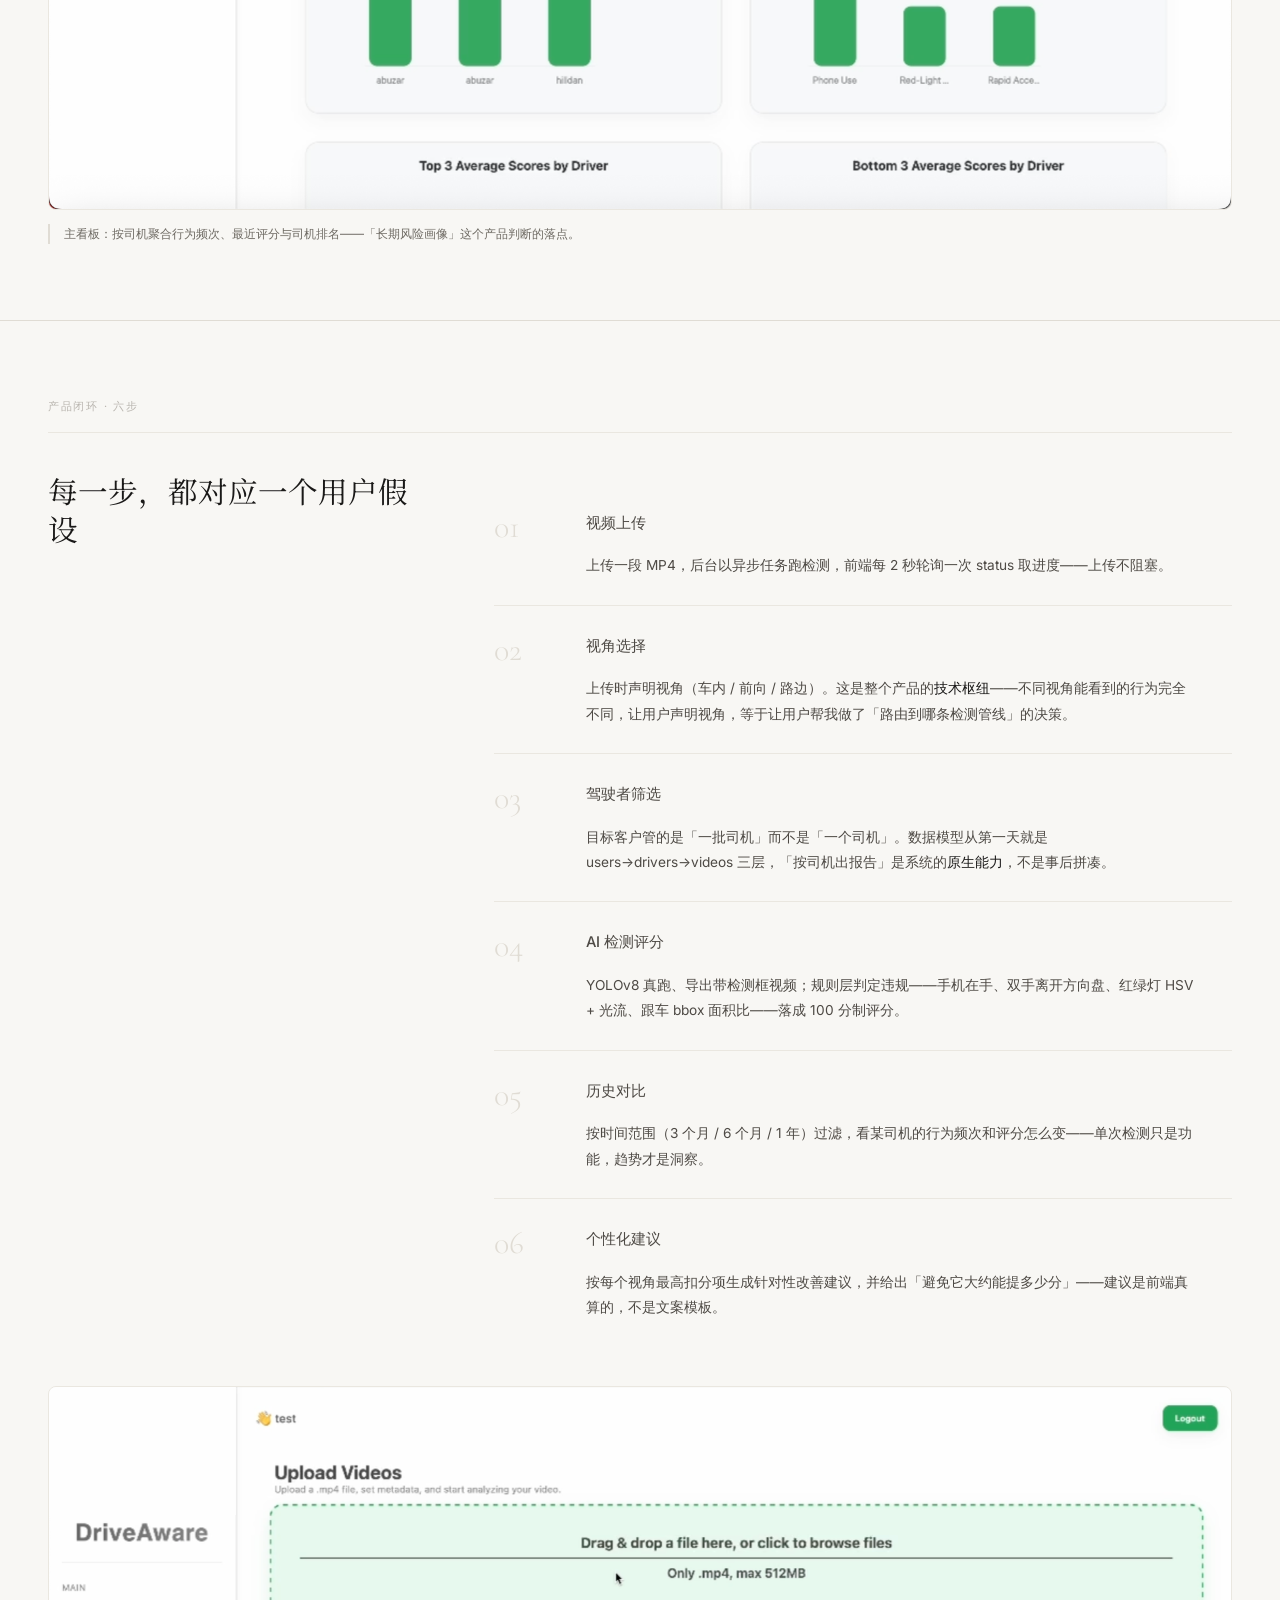
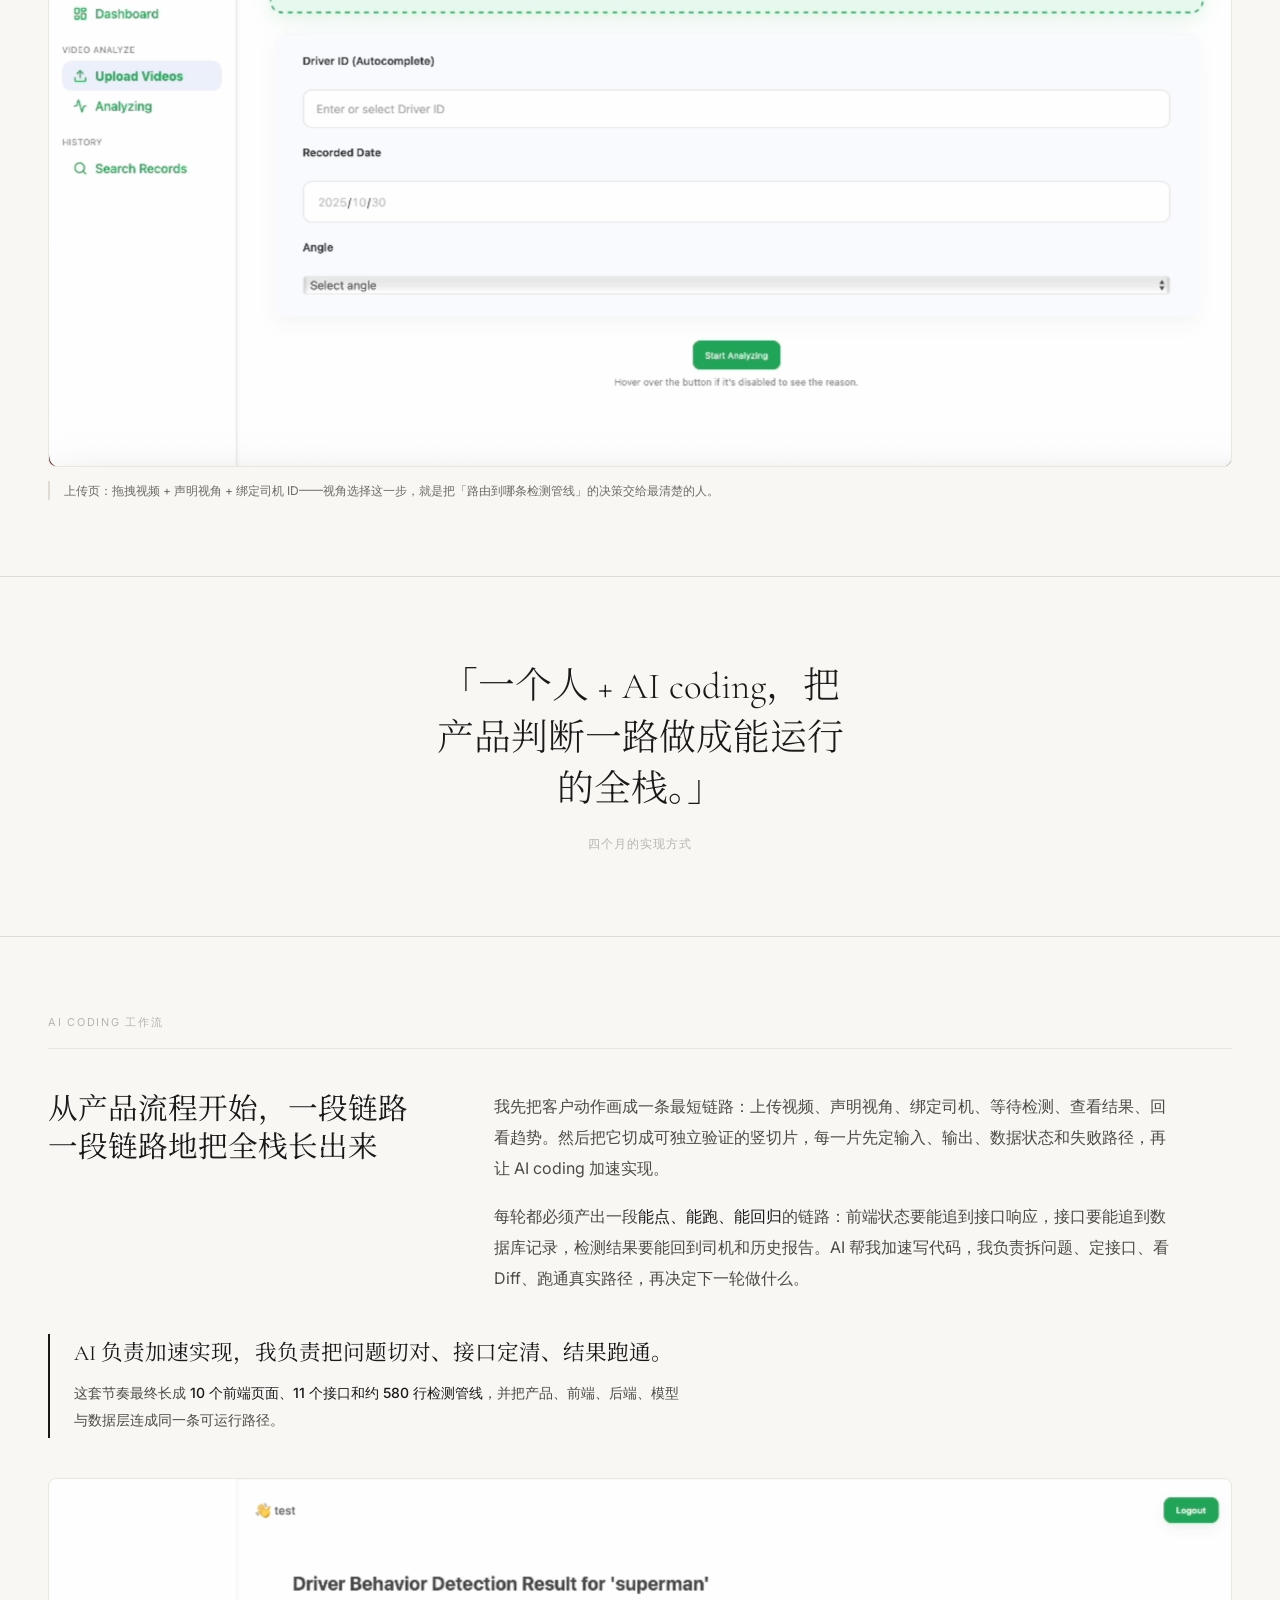
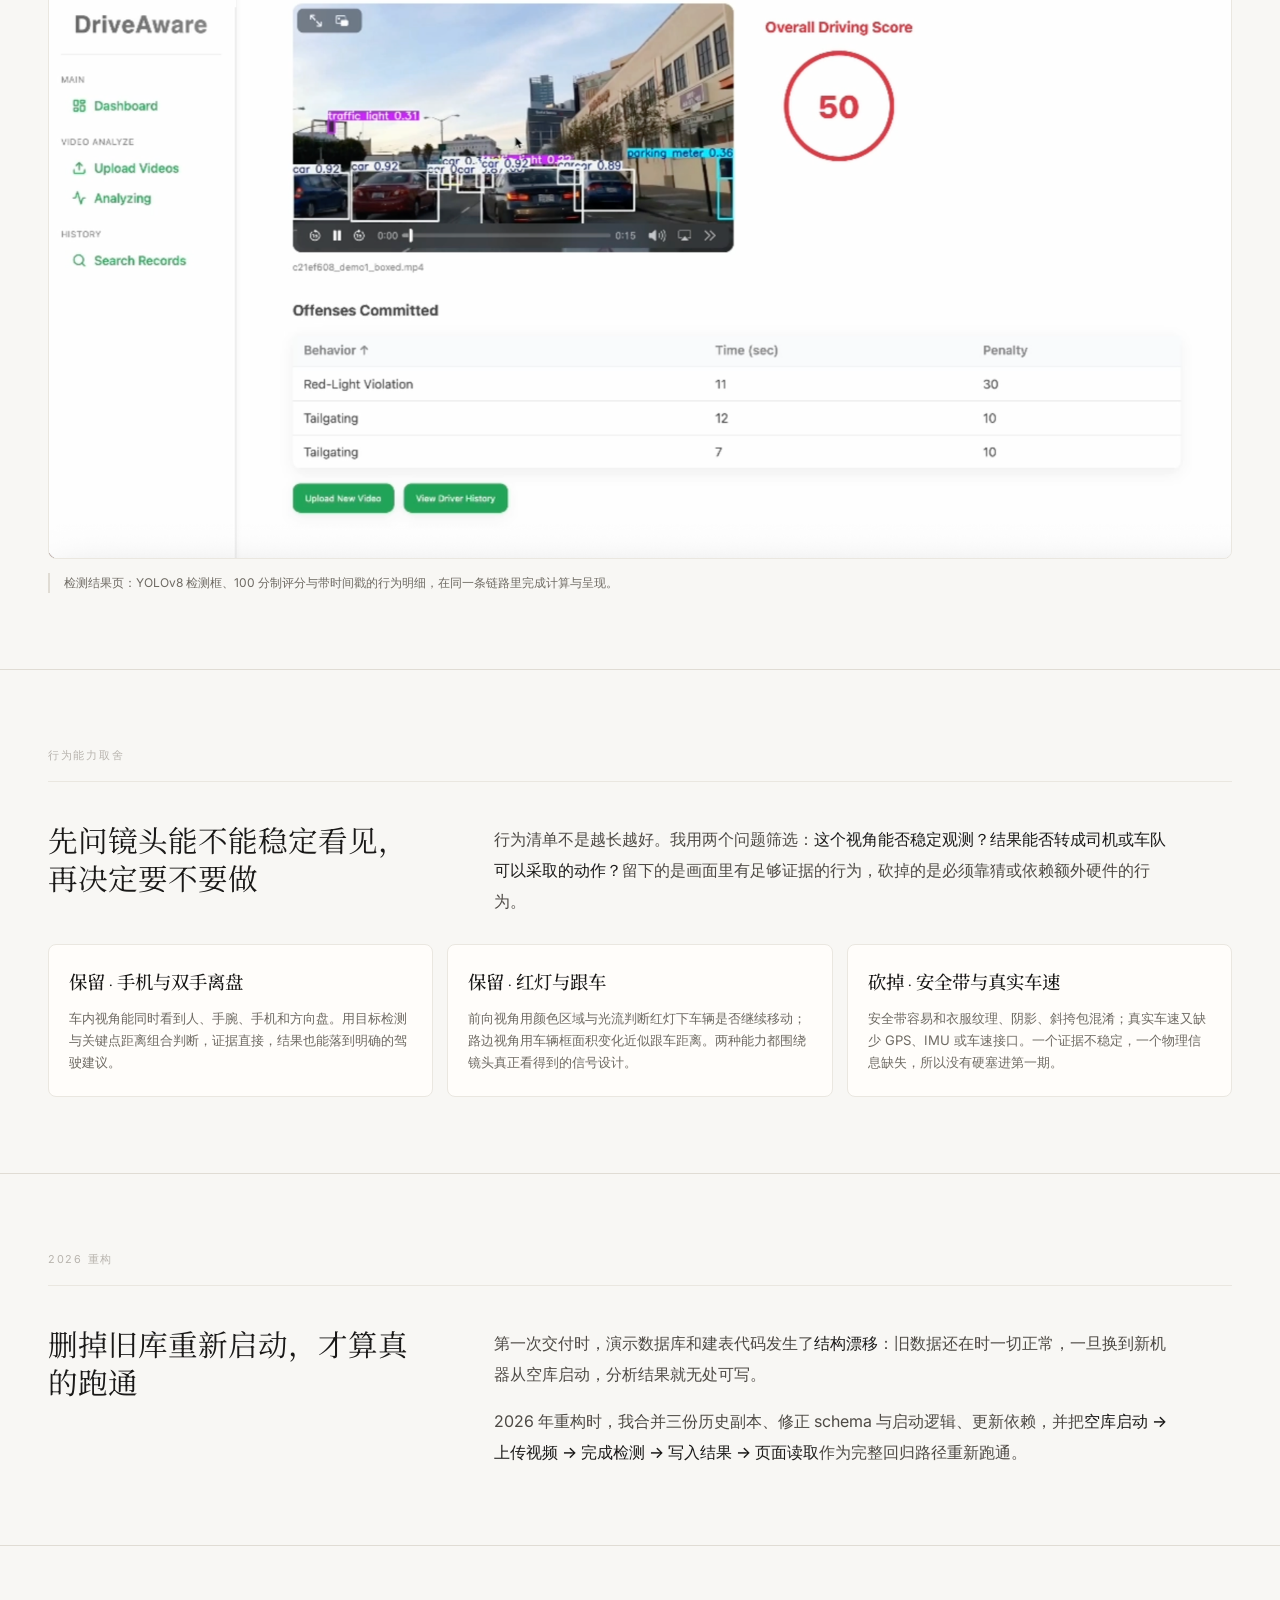
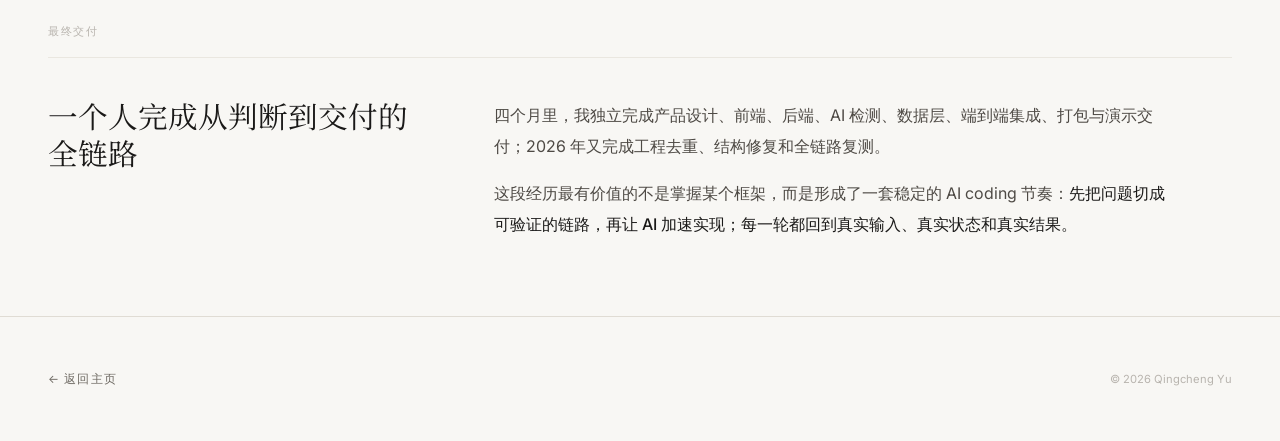
==== commit 4ea4955a: "Make AI guide contextual across portfolio" ====
--- a/projects/ai-driving/index.html
+++ b/projects/ai-driving/index.html
@@ -3,6 +3,7 @@
 <head>
   <meta charset="UTF-8" />
   <meta name="viewport" content="width=device-width, initial-scale=1.0" />
+  <link rel="icon" href="/assets/favicon.svg" type="image/svg+xml" />
   <title>AI 驾驶行为检测 · Qingcheng Yu</title>
   <link rel="preconnect" href="https://fonts.googleapis.com" />
   <link rel="preconnect" href="https://fonts.gstatic.com" crossorigin />
@@ -132,6 +133,7 @@
     }
   </style>
   <link rel="stylesheet" href="/assets/site.css" />
+  <link rel="stylesheet" href="/assets/chat-widget.css" />
 </head>
 <body class="project-page">
 
@@ -444,5 +446,6 @@
 function toggleLang() { lang = (document.documentElement.lang === 'en' ? 'zh' : 'en'); applyLang(lang); }
 applyLang(lang);
 </script>
+<script src="/assets/chat-widget.js"></script>
 </body>
 </html>
--- a/assets/site.css
+++ b/assets/site.css
@@ -11,8 +11,7 @@
 }
 
 .home-page .stage {
-  grid-template-columns: minmax(400px, 5fr) minmax(0, 7fr);
-  gap: clamp(48px, 4vw, 80px);
+  display: block;
 }
 
 .home-page .bio {
@@ -69,8 +68,7 @@
 
 @media (max-width: 1120px) {
   .home-page .stage {
-    grid-template-columns: 1fr;
-    gap: 32px;
+    display: block;
   }
 }
 
--- a/assets/chat-widget.css
+++ b/assets/chat-widget.css
@@ -0,0 +1,396 @@
+/* Shared floating portfolio guide. The widget is mounted by chat-widget.js on every page. */
+body.ai-chat-full { overflow: hidden; }
+
+.ai-float {
+  position: fixed;
+  right: clamp(16px, 2.2vw, 34px);
+  bottom: clamp(16px, 2.2vw, 30px);
+  z-index: 400;
+  font-family: var(--sans, -apple-system, BlinkMacSystemFont, "Segoe UI", sans-serif);
+}
+
+.ai-float, .ai-float * { box-sizing: border-box; }
+
+.ai-launcher {
+  width: 72px;
+  height: 72px;
+  border: 1px solid rgba(26, 25, 24, .12);
+  border-radius: 50%;
+  display: grid;
+  place-items: center;
+  cursor: pointer;
+  color: var(--text, #1A1918);
+  background: var(--panel, #FFFDFA);
+  box-shadow: 0 14px 38px rgba(26, 25, 24, .18);
+  position: relative;
+  transition: transform .24s var(--ease, ease), box-shadow .24s var(--ease, ease), opacity .18s;
+  animation: ai-hop 6s var(--ease, ease) infinite;
+}
+
+.ai-launcher::before {
+  content: "";
+  position: absolute;
+  inset: -5px;
+  border: 1px solid rgba(111, 190, 134, .5);
+  border-radius: inherit;
+  opacity: 0;
+  animation: ai-ring 3.2s ease-out infinite;
+  pointer-events: none;
+}
+
+.ai-launcher:hover {
+  animation: none;
+  transform: translateY(-4px) scale(1.03);
+  box-shadow: 0 18px 46px rgba(26, 25, 24, .22);
+}
+
+.ai-launcher:active { transform: translateY(-1px) scale(.98); }
+.ai-launcher svg { width: 42px; height: 42px; overflow: visible; }
+.ai-launcher .bot-eye { transform-origin: center; animation: ai-blink 3.8s infinite; }
+
+.ai-launcher-status {
+  position: absolute;
+  right: 3px;
+  bottom: 7px;
+  width: 13px;
+  height: 13px;
+  border-radius: 50%;
+  background: #6FBE86;
+  border: 3px solid var(--panel, #FFFDFA);
+  animation: ai-status 2.2s ease-in-out infinite;
+}
+
+.ai-launcher-label {
+  position: absolute;
+  right: 82px;
+  top: 50%;
+  transform: translate(10px, -50%);
+  white-space: nowrap;
+  padding: 8px 12px;
+  border: 1px solid var(--border-light, #EAE7E0);
+  border-radius: 999px;
+  background: rgba(255, 253, 250, .96);
+  color: var(--muted, #6E6A63);
+  box-shadow: 0 8px 24px rgba(26, 25, 24, .08);
+  font-size: .72rem;
+  opacity: 0;
+  visibility: hidden;
+  pointer-events: none;
+  transition: opacity .18s, transform .18s, visibility .18s;
+}
+
+.ai-launcher:hover + .ai-launcher-label,
+.ai-launcher:focus-visible + .ai-launcher-label {
+  color: var(--text, #1A1918);
+  opacity: 1;
+  visibility: visible;
+  transform: translate(0, -50%);
+}
+
+.ai-float.is-open .ai-launcher,
+.ai-float.is-open .ai-launcher-label {
+  opacity: 0;
+  visibility: hidden;
+  pointer-events: none;
+}
+
+.ai-panel {
+  position: absolute;
+  right: 0;
+  bottom: 88px;
+  width: min(460px, calc(100vw - 32px));
+  height: min(640px, calc(100dvh - 118px));
+  min-height: 430px;
+  margin: 0;
+  padding: 0;
+  background: var(--panel, #FFFDFA);
+  border: 1px solid rgba(26, 25, 24, .1);
+  border-radius: 16px;
+  box-shadow: 0 22px 70px rgba(26, 25, 24, .22);
+  display: flex;
+  flex-direction: column;
+  overflow: hidden;
+  visibility: hidden;
+  opacity: 0;
+  pointer-events: none;
+  transform: translateY(16px) scale(.97);
+  transform-origin: right bottom;
+  transition: opacity .2s var(--ease, ease), transform .24s var(--ease, ease), visibility .2s;
+  padding: 0;
+  border-bottom-color: rgba(26, 25, 24, .1);
+}
+
+.ai-panel button { font-family: var(--sans, -apple-system, BlinkMacSystemFont, "Segoe UI", sans-serif); }
+
+.ai-float.is-open .ai-panel {
+  visibility: visible;
+  opacity: 1;
+  pointer-events: auto;
+  transform: translateY(0) scale(1);
+}
+
+.ai-panel.is-fullscreen {
+  position: fixed;
+  inset: 0;
+  width: 100vw;
+  height: 100dvh;
+  min-height: 0;
+  border: 0;
+  border-radius: 0;
+  transform: none;
+}
+
+.ai-panel.is-fullscreen .ai-head,
+.ai-panel.is-fullscreen .ai-foot {
+  padding-left: max(18px, calc((100vw - 820px) / 2));
+  padding-right: max(18px, calc((100vw - 820px) / 2));
+}
+
+.ai-panel.is-fullscreen .ai-body {
+  padding-left: max(18px, calc((100vw - 820px) / 2));
+  padding-right: max(18px, calc((100vw - 820px) / 2));
+}
+
+.ai-head {
+  display: flex;
+  align-items: center;
+  gap: 10px;
+  min-height: 68px;
+  padding: 14px 16px 12px 18px;
+  border-bottom: 1px solid var(--border-light, #EAE7E0);
+}
+
+.ai-dot {
+  width: 7px;
+  height: 7px;
+  border-radius: 50%;
+  background: #6FBE86;
+  flex: none;
+  box-shadow: 0 0 0 3px rgba(111, 190, 134, .22);
+}
+
+.ai-head h2 {
+  margin: 0;
+  font-family: var(--serif, Georgia, serif);
+  font-size: 1.1rem;
+  font-weight: 500;
+  line-height: 1;
+}
+
+.ai-head p {
+  margin: 4px 0 0;
+  font-size: .72rem;
+  line-height: 1.4;
+  color: var(--muted, #6E6A63);
+}
+
+.ai-head-copy { min-width: 0; }
+.ai-head-actions { display: flex; align-items: center; gap: 6px; margin-left: auto; }
+
+.ai-icon-btn {
+  width: 38px;
+  height: 38px;
+  padding: 0;
+  display: grid;
+  place-items: center;
+  flex: none;
+  border: 1px solid transparent;
+  border-radius: 8px;
+  background: transparent;
+  color: var(--muted, #6E6A63);
+  cursor: pointer;
+  transition: background .18s, color .18s, border-color .18s;
+}
+
+.ai-icon-btn:hover {
+  background: #F3F1EC;
+  color: var(--text, #1A1918);
+  border-color: var(--border-light, #EAE7E0);
+}
+
+.ai-icon-btn svg { width: 18px; height: 18px; }
+.ai-body-wrap { position: relative; flex: 1; min-height: 0; background: #FBFAF7; }
+
+.ai-body {
+  height: 100%;
+  overflow-y: auto;
+  overscroll-behavior: contain;
+  padding: 20px 18px 56px;
+  scroll-behavior: smooth;
+  scrollbar-width: thin;
+  scrollbar-color: var(--border, #E0DCD4) transparent;
+}
+
+.ai-msg { margin-bottom: 12px; font-size: .85rem; line-height: 1.75; }
+.ai-msg:last-child { margin-bottom: 0; }
+.ai-msg.me { text-align: right; }
+.ai-msg .ai-bubble { white-space: pre-wrap; overflow-wrap: anywhere; }
+
+.ai-msg.me .ai-bubble {
+  display: inline-block;
+  max-width: 85%;
+  text-align: left;
+  background: var(--text, #1A1918);
+  color: var(--bg, #F8F7F4);
+  padding: 8px 13px;
+  border-radius: 13px 13px 3px 13px;
+}
+
+.ai-msg.bot .ai-bubble {
+  display: inline-block;
+  max-width: 94%;
+  background: #fff;
+  border: 1px solid var(--border-light, #EAE7E0);
+  color: #33302C;
+  padding: 10px 13px;
+  border-radius: 13px 13px 13px 3px;
+}
+
+.ai-msg.err .ai-bubble { background: #FFF6F5; border-color: #F0D5D2; color: #8F443B; }
+.ai-msg-actions { display: flex; align-items: center; margin-top: 5px; }
+
+.ai-copy {
+  display: inline-flex;
+  align-items: center;
+  gap: 5px;
+  padding: 3px 7px;
+  border: 0;
+  border-radius: 6px;
+  background: transparent;
+  color: var(--light, #B8B4AE);
+  font: 500 .65rem/1 var(--sans, sans-serif);
+  cursor: pointer;
+  transition: color .18s, background .18s;
+}
+
+.ai-copy:hover { color: var(--text, #1A1918); background: #F0EEE8; }
+.ai-copy svg { width: 13px; height: 13px; }
+
+.ai-to-bottom {
+  position: absolute;
+  right: 17px;
+  bottom: 14px;
+  width: 38px;
+  height: 38px;
+  padding: 0;
+  display: grid;
+  place-items: center;
+  border: 1px solid var(--border, #E0DCD4);
+  border-radius: 50%;
+  background: rgba(255, 253, 250, .96);
+  color: var(--text, #1A1918);
+  cursor: pointer;
+  box-shadow: 0 6px 20px rgba(26, 25, 24, .13);
+  opacity: 0;
+  transform: translateY(8px);
+  pointer-events: none;
+  transition: opacity .18s, transform .18s;
+}
+
+.ai-to-bottom.is-visible { opacity: 1; transform: translateY(0); pointer-events: auto; }
+.ai-to-bottom svg { width: 18px; height: 18px; }
+.ai-chips { display: flex; flex-wrap: wrap; gap: 6px; margin-top: 10px; }
+
+.ai-chip {
+  font: 400 .74rem/1.4 var(--sans, sans-serif);
+  padding: 8px 12px;
+  cursor: pointer;
+  background: none;
+  border: 1px solid var(--border, #E0DCD4);
+  border-radius: 20px;
+  color: var(--muted, #6E6A63);
+  transition: all .18s var(--ease, ease);
+}
+
+.ai-chip:hover { background: var(--text, #1A1918); color: var(--bg, #F8F7F4); border-color: var(--text, #1A1918); }
+
+.ai-foot {
+  padding: 12px 14px 14px;
+  border-top: 1px solid var(--border-light, #EAE7E0);
+  background: var(--panel, #FFFDFA);
+}
+
+.ai-input-row { display: flex; gap: 8px; align-items: flex-end; }
+
+#ai-input {
+  flex: 1;
+  resize: none;
+  min-width: 0;
+  max-height: 80px;
+  font-family: var(--sans, sans-serif);
+  font-size: 1rem;
+  line-height: 1.5;
+  color: var(--text, #1A1918);
+  background: #fff;
+  border: 1px solid var(--border, #E0DCD4);
+  border-radius: 6px;
+  padding: 9px 11px;
+  outline: none;
+  transition: border-color .2s, box-shadow .2s;
+}
+
+#ai-input:focus { border-color: var(--text, #1A1918); box-shadow: 0 0 0 2px rgba(26, 25, 24, .12); }
+
+#ai-send {
+  flex: none;
+  min-height: 40px;
+  padding: 9px 16px;
+  cursor: pointer;
+  background: var(--text, #1A1918);
+  color: var(--bg, #F8F7F4);
+  border: none;
+  border-radius: 6px;
+  font-family: var(--sans, sans-serif);
+  font-size: .74rem;
+  letter-spacing: .06em;
+  transition: opacity .2s;
+}
+
+#ai-send:disabled { opacity: .4; cursor: not-allowed; }
+#ai-paste { min-height: 40px; width: 40px; }
+.ai-note { font-size: .72rem; color: var(--muted, #6E6A63); margin: 8px 0 0; line-height: 1.55; }
+.ai-typing span { display: inline-block; animation: ai-thinking 1.3s infinite; }
+.ai-typing span:nth-child(2) { animation-delay: .18s; }
+.ai-typing span:nth-child(3) { animation-delay: .36s; }
+
+@keyframes ai-thinking { 0%, 60%, 100% { opacity: .25; } 30% { opacity: 1; } }
+@keyframes ai-hop {
+  0%, 86%, 100% { transform: translateY(0) rotate(0); }
+  89% { transform: translateY(-8px) rotate(-3deg); }
+  92% { transform: translateY(0) rotate(2deg); }
+  95% { transform: translateY(-3px) rotate(0); }
+}
+@keyframes ai-blink { 0%, 42%, 48%, 100% { transform: scaleY(1); } 45% { transform: scaleY(.08); } }
+@keyframes ai-status { 0%, 100% { box-shadow: 0 0 0 0 rgba(111, 190, 134, .25); } 50% { box-shadow: 0 0 0 6px rgba(111, 190, 134, 0); } }
+@keyframes ai-ring { 0%, 62% { opacity: 0; transform: scale(.9); } 70% { opacity: .75; } 88%, 100% { opacity: 0; transform: scale(1.12); } }
+
+@media (max-width: 620px) {
+  .ai-float { right: 14px; bottom: 14px; }
+  .ai-launcher { width: 64px; height: 64px; }
+  .ai-launcher svg { width: 38px; height: 38px; }
+  .ai-launcher-label { display: none; }
+  .ai-panel {
+    position: fixed;
+    left: 10px;
+    right: 10px;
+    bottom: 88px;
+    width: auto;
+    height: min(680px, calc(100dvh - 104px));
+    min-height: 0;
+  }
+  .ai-panel.is-fullscreen { inset: 0; width: 100vw; height: 100dvh; }
+  .ai-note { display: none; }
+  #ai-input { font-size: 16px; min-height: 44px; }
+  #ai-send { min-height: 44px; padding: 11px 18px; }
+  #ai-paste { min-height: 44px; width: 44px; }
+  .ai-chip { padding: 10px 14px; }
+}
+
+@media (prefers-reduced-motion: reduce) {
+  .ai-launcher,
+  .ai-launcher::before,
+  .ai-launcher .bot-eye,
+  .ai-launcher-status,
+  .ai-typing span { animation: none !important; }
+  .ai-panel, .ai-body, .ai-to-bottom, .ai-launcher-label { scroll-behavior: auto; transition-duration: .001ms !important; }
+}
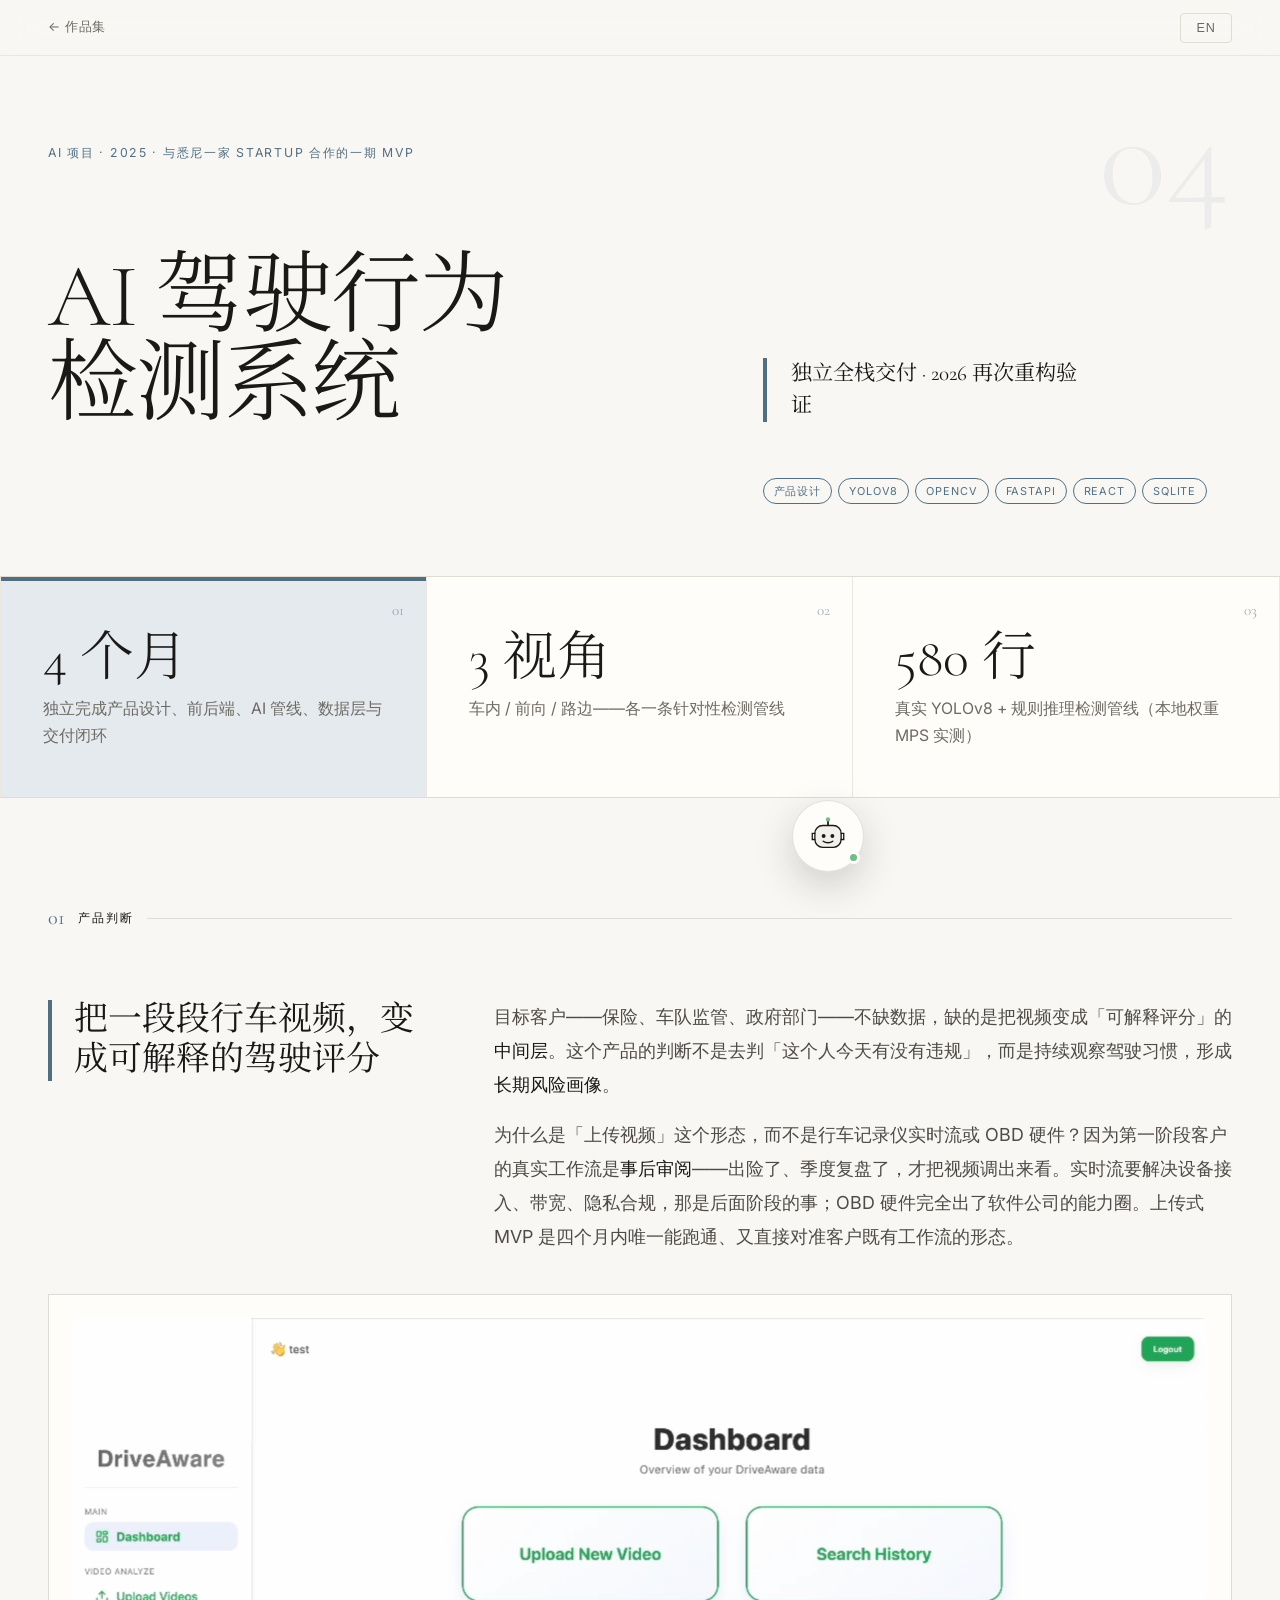
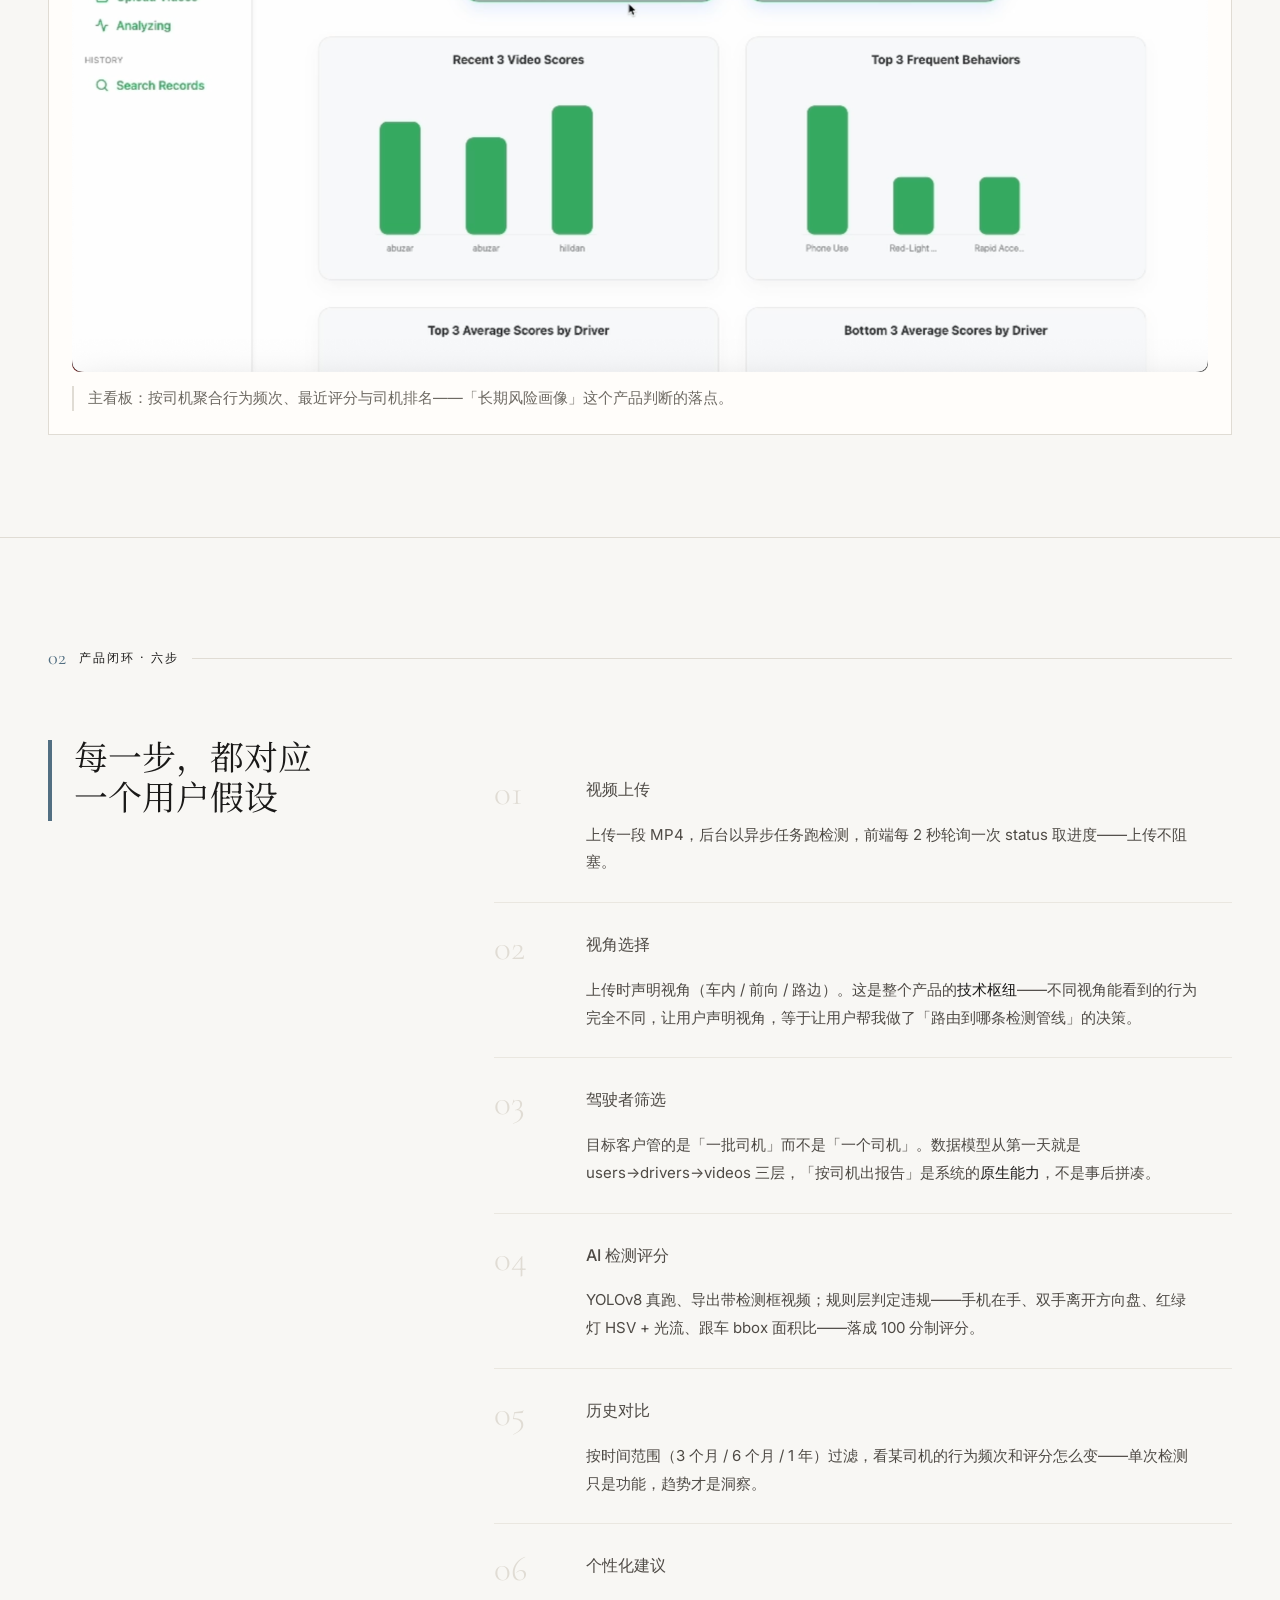
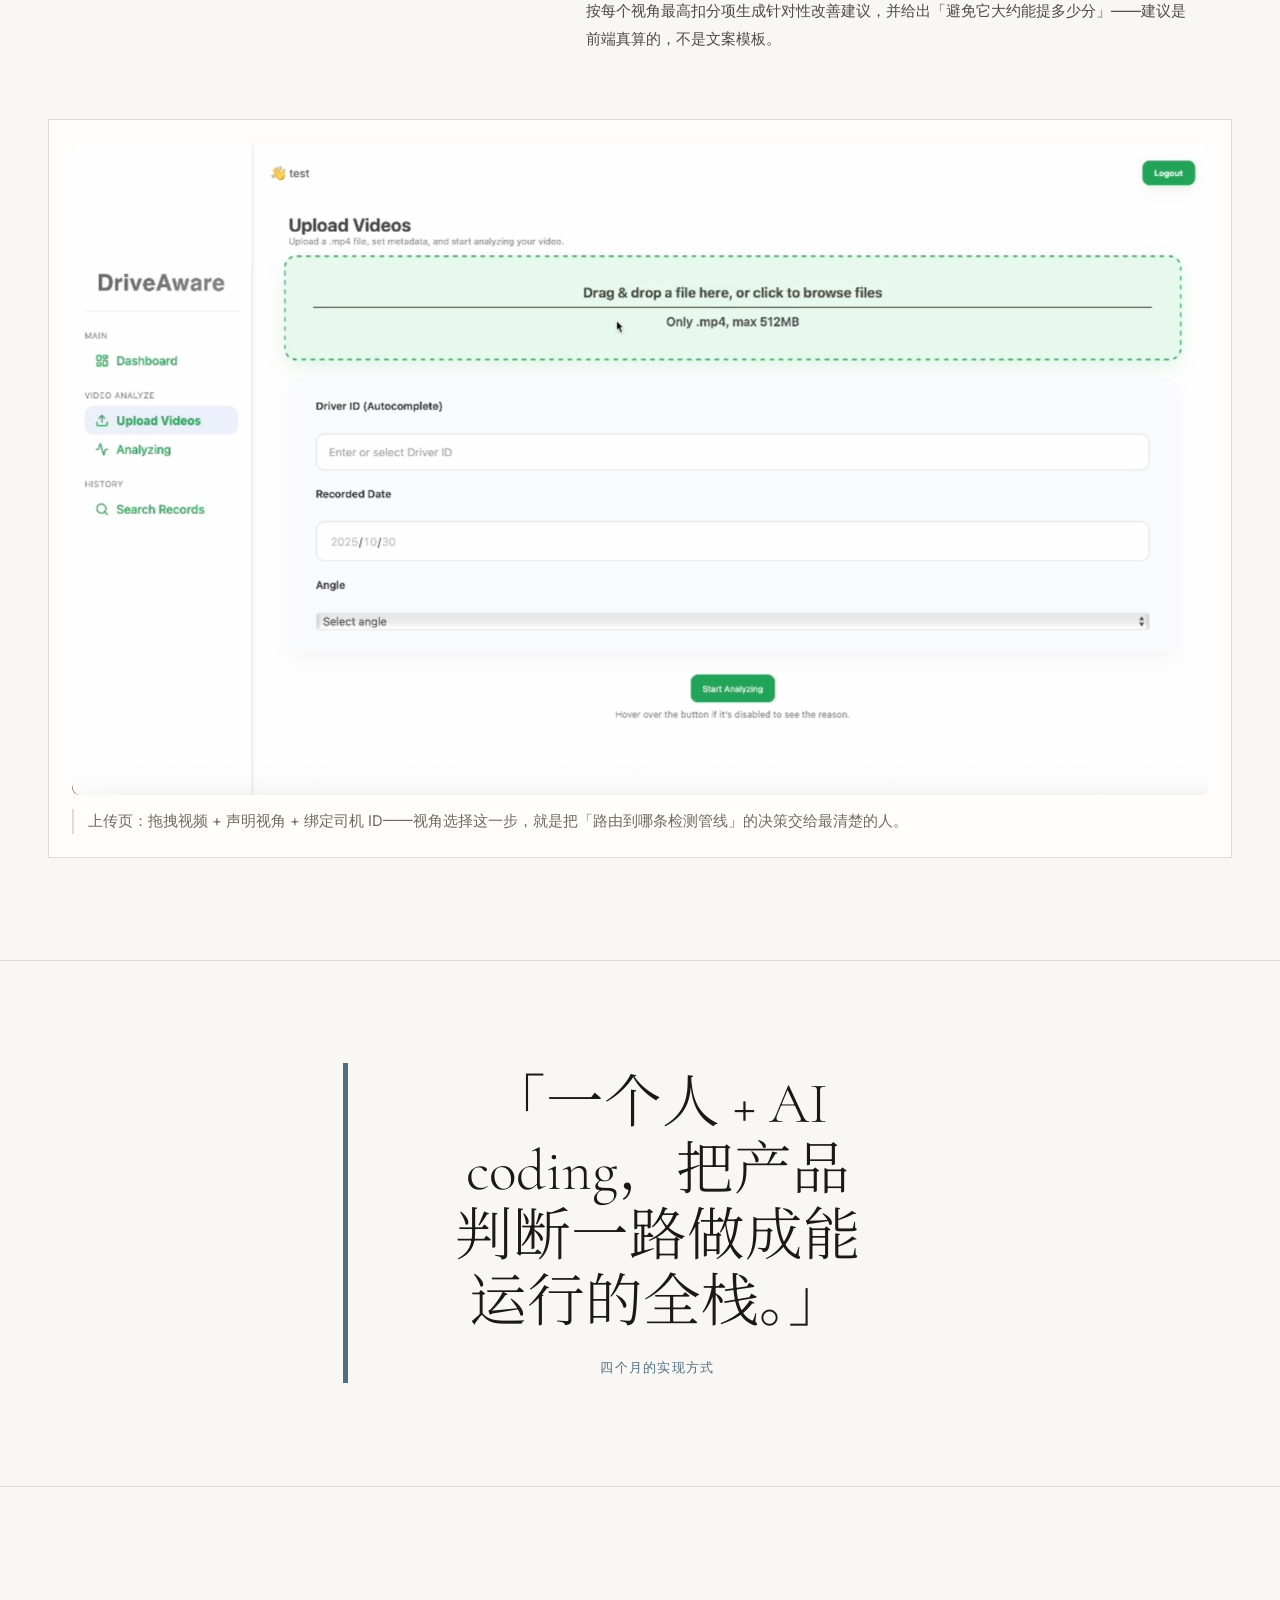
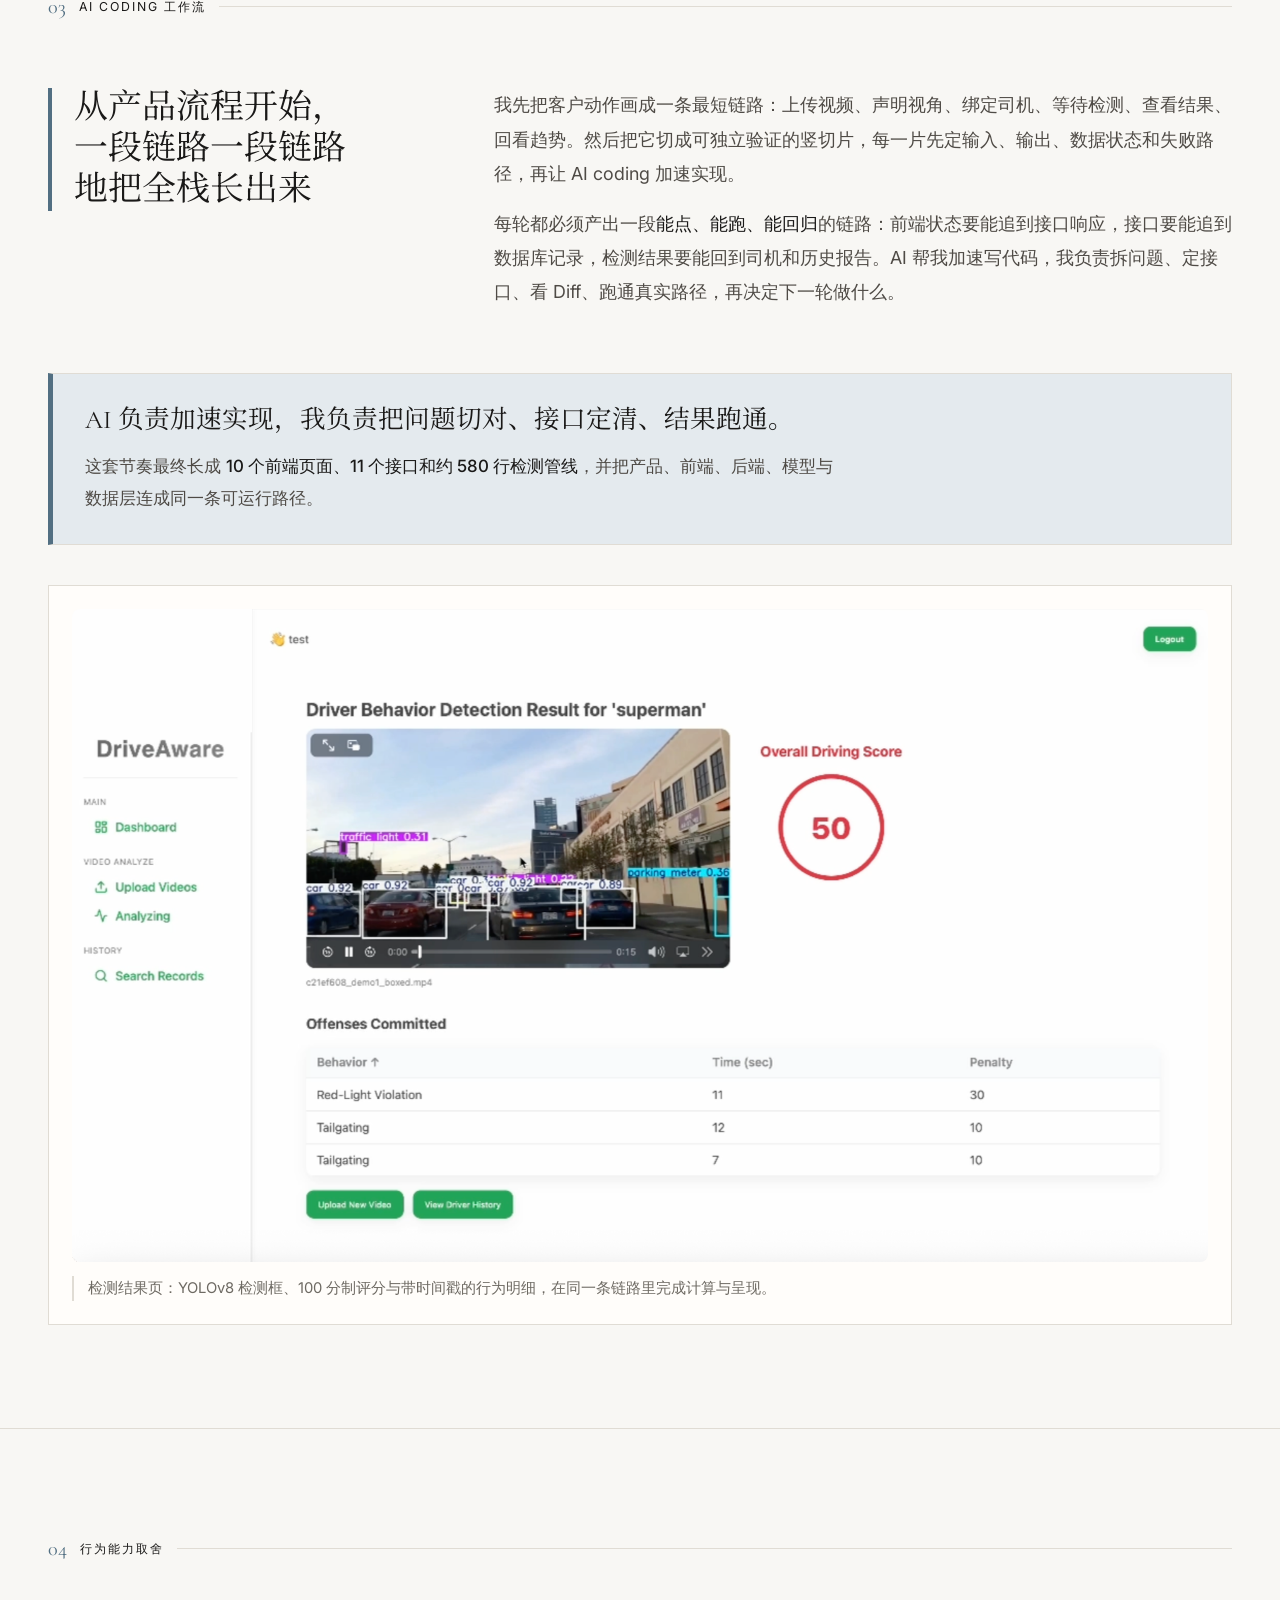
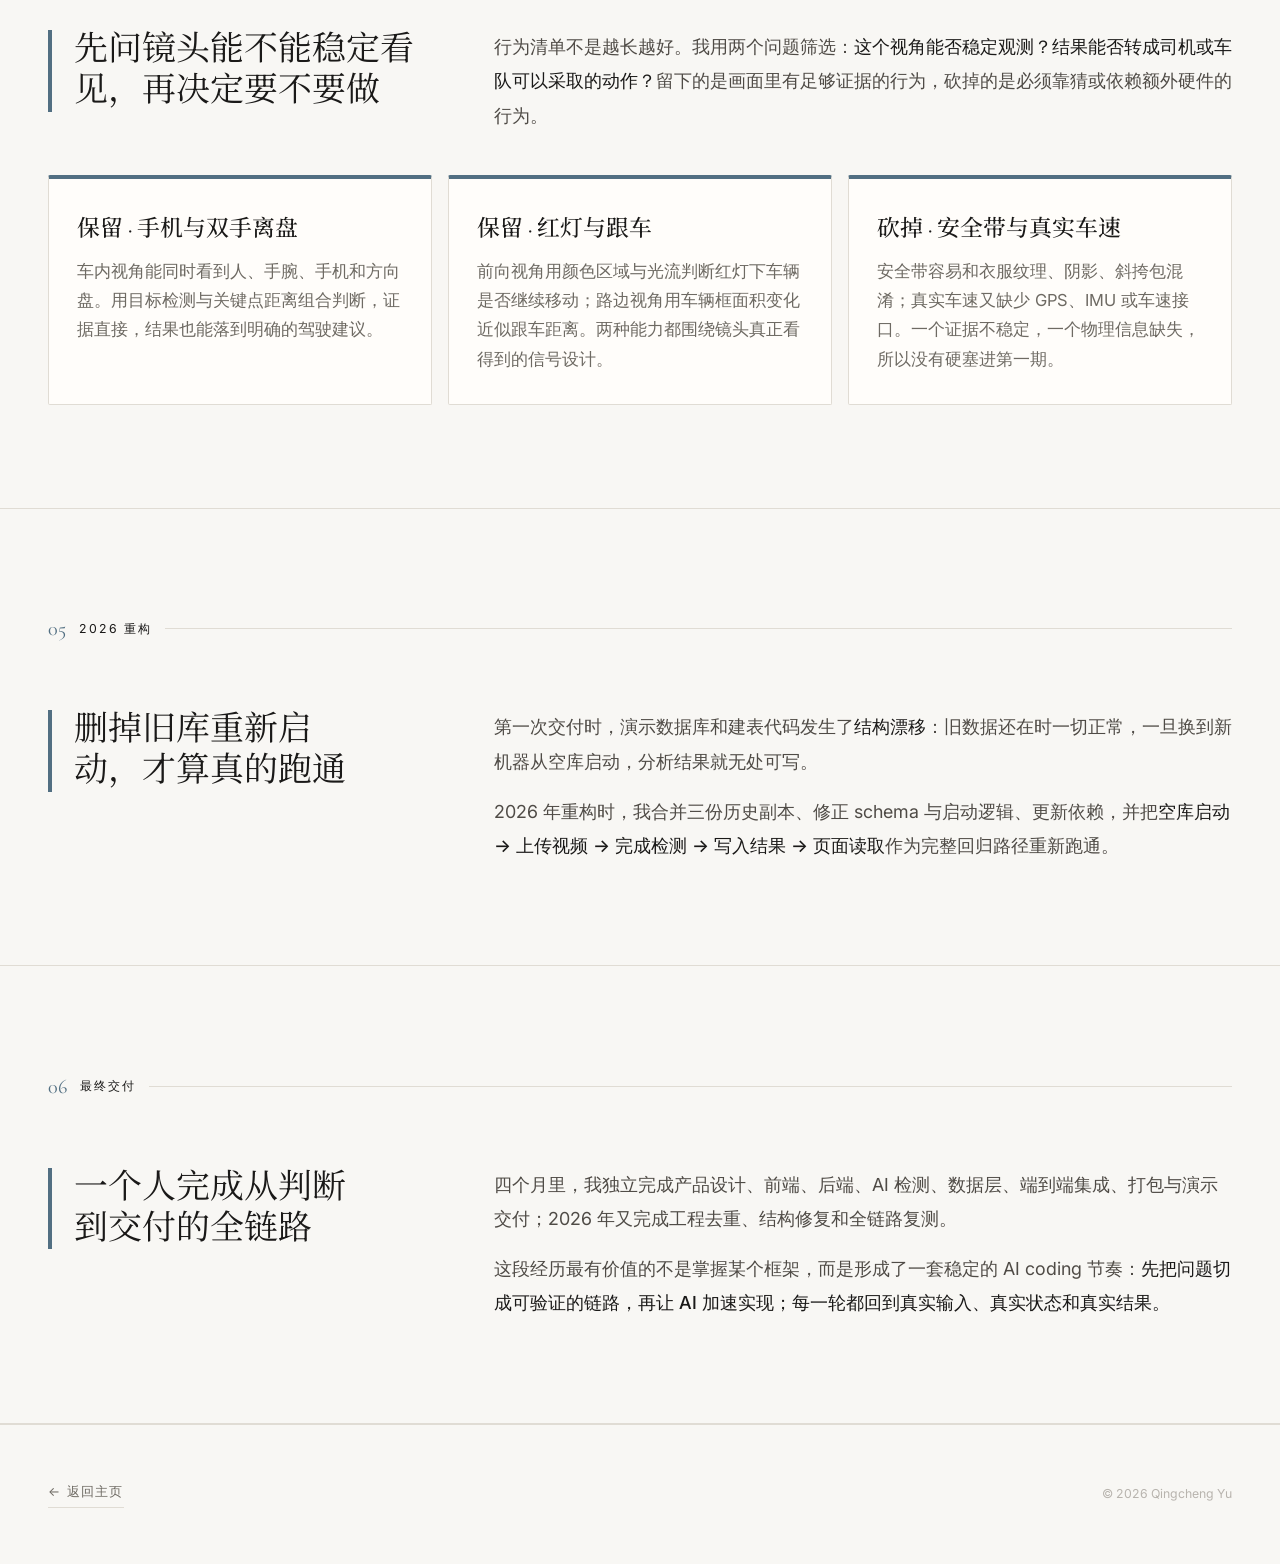
==== commit 9c45cb82: "Unify portfolio exhibition design" ====
--- a/projects/ai-driving/index.html
+++ b/projects/ai-driving/index.html
@@ -135,7 +135,7 @@
   <link rel="stylesheet" href="/assets/site.css" />
   <link rel="stylesheet" href="/assets/chat-widget.css" />
 </head>
-<body class="project-page">
+<body class="project-page" data-exhibit="driving">
 
 <nav>
   <div class="container nav-inner">
--- a/assets/site.css
+++ b/assets/site.css
@@ -1,6 +1,6 @@
 /* Shared editorial grid: wide exhibits, readable text, predictable reflow. */
 html {
-  font-size: clamp(16px, calc(13px + 0.22vw), 18px);
+  font-size: clamp(17px, calc(14px + 0.28vw), 20px);
 }
 
 .home-page .nav-inner,
@@ -16,24 +16,162 @@
 
 .home-page .bio {
   max-width: 48ch;
+  font-size: 0.95rem;
 }
 
 .home-page .tile-hook,
 .home-page .meta-row,
 .home-page .contacts {
-  font-size: 0.84rem;
-}
+  font-size: 0.92rem;
+}
+
+/* Project pages share one exhibition system while retaining a quiet theme color. */
+.project-page {
+  --accent: #6c665d;
+  --accent-soft: #efebe4;
+  --exhibit-no: "00";
+  counter-reset: exhibit-section;
+}
+
+.project-page[data-exhibit="education"] { --accent: #9b743e; --accent-soft: #eee7da; --exhibit-no: "01"; }
+.project-page[data-exhibit="xhs"] { --accent: #706b64; --accent-soft: #ece9e3; --exhibit-no: "02"; }
+.project-page[data-exhibit="hackathon"] { --accent: #9b5b50; --accent-soft: #f0e4e0; --exhibit-no: "03"; }
+.project-page[data-exhibit="driving"] { --accent: #526f82; --accent-soft: #e4eaee; --exhibit-no: "04"; }
+.project-page[data-exhibit="interview"] { --accent: #587268; --accent-soft: #e3ebe7; --exhibit-no: "05"; }
+.project-page[data-exhibit="casia"] { --accent: #66705c; --accent-soft: #e8ebe3; --exhibit-no: "06"; }
+.project-page[data-exhibit="hqks"] { --accent: #75614f; --accent-soft: #ece5dc; --exhibit-no: "07"; }
 
 .project-page .container {
   max-width: 1440px;
+}
+
+.project-page nav .nav-inner {
+  max-width: 1440px;
+}
+
+.project-page .nav-back {
+  letter-spacing: 0.04em;
+}
+
+.project-page .hero {
+  padding: 0;
+  border-bottom: 1px solid var(--border);
+}
+
+.project-page .hero .container {
+  position: relative;
+  display: grid;
+  grid-template-columns: repeat(12, minmax(0, 1fr));
+  grid-template-rows: auto minmax(190px, auto) auto;
+  column-gap: clamp(24px, 3.2vw, 52px);
+  min-height: clamp(540px, 64vh, 690px);
+  padding-top: 142px;
+  padding-bottom: 72px;
+  overflow: hidden;
+}
+
+.project-page .hero .container::after {
+  content: var(--exhibit-no);
+  position: absolute;
+  top: 88px;
+  right: clamp(28px, 4vw, 62px);
+  font-family: var(--serif);
+  font-size: clamp(5.5rem, 11vw, 10rem);
+  font-weight: 300;
+  line-height: 1;
+  color: var(--accent);
+  opacity: 0.075;
+  pointer-events: none;
+}
+
+.project-page .hero-meta {
+  grid-column: 1 / 9;
+  grid-row: 1;
+  align-self: start;
+  margin-bottom: 36px;
+  color: var(--accent);
+  font-size: 0.7rem;
+}
+
+.project-page .hero-title {
+  grid-column: 1 / 8;
+  grid-row: 2;
+  align-self: end;
+  margin: 0;
+  font-size: clamp(4rem, 7vw, 7.4rem);
+  line-height: 0.98;
+  letter-spacing: -0.025em;
+  text-wrap: balance;
+}
+
+.project-page .hero-sub {
+  grid-column: 8 / -1;
+  grid-row: 2;
+  align-self: end;
+  max-width: 32ch;
+  margin: 0 0 7px;
+  padding-left: 24px;
+  border-left: 4px solid var(--accent);
+  color: var(--text);
+  font-size: clamp(1.2rem, 1.65vw, 1.55rem);
+  font-style: normal;
+  line-height: 1.5;
+}
+
+.project-page .hero-tags {
+  grid-column: 8 / -1;
+  grid-row: 3;
+  align-self: end;
+  margin-top: 30px;
+}
+
+.project-page .tag {
+  padding: 7px 10px 6px;
+  border-color: var(--accent);
+  border-radius: 999px;
+  color: var(--accent);
+  font-size: 0.62rem;
+  line-height: 1;
 }
 
 .project-page .stats {
   max-width: 1440px;
   margin-left: auto;
   margin-right: auto;
+  border-top: 0;
   border-left: 1px solid var(--border-light);
   border-right: 1px solid var(--border-light);
+}
+
+.project-page .stat {
+  position: relative;
+  min-height: 220px;
+  padding: 54px clamp(28px, 3.3vw, 52px) 42px;
+  background: var(--panel);
+}
+
+.project-page .stat:first-child {
+  background: var(--accent-soft);
+  box-shadow: inset 0 4px 0 var(--accent);
+}
+
+.project-page .stat::before {
+  position: absolute;
+  top: 20px;
+  right: 22px;
+  font-family: var(--serif);
+  font-size: 0.86rem;
+  color: var(--accent);
+  opacity: 0.55;
+}
+
+.project-page .stat:nth-child(1)::before { content: "01"; }
+.project-page .stat:nth-child(2)::before { content: "02"; }
+.project-page .stat:nth-child(3)::before { content: "03"; }
+
+.project-page .stat-num {
+  color: var(--text);
+  font-size: clamp(2.8rem, 4.2vw, 4.2rem);
 }
 
 .project-page .two-col {
@@ -41,8 +179,55 @@
   gap: clamp(48px, 6vw, 96px);
 }
 
+.project-page section {
+  position: relative;
+  padding-top: clamp(76px, 8vw, 112px);
+  padding-bottom: clamp(76px, 8vw, 112px);
+}
+
+.project-page .sec-label {
+  display: flex;
+  align-items: center;
+  gap: 13px;
+  margin-bottom: clamp(42px, 5vw, 68px);
+  padding: 0;
+  border: 0;
+  color: var(--text);
+  font-size: 0.7rem;
+}
+
+.project-page .sec-label::before {
+  counter-increment: exhibit-section;
+  content: "0" counter(exhibit-section);
+  font-family: var(--serif);
+  font-size: 1.15rem;
+  font-weight: 400;
+  letter-spacing: 0;
+  color: var(--accent);
+}
+
+.project-page .sec-label::after {
+  content: "";
+  flex: 1;
+  height: 1px;
+  background: var(--border);
+}
+
+.project-page .col-head {
+  position: sticky;
+  top: 96px;
+  padding-left: 22px;
+  border-left: 4px solid var(--accent);
+  font-size: clamp(1.85rem, 2.65vw, 2.65rem);
+  font-weight: 400;
+  line-height: 1.2;
+  text-wrap: balance;
+}
+
 .project-page .col-body {
-  font-size: 1rem;
+  font-size: 1.02rem;
+  color: #4f4b46;
+  line-height: 1.9;
 }
 
 .project-page .col-body > p,
@@ -54,7 +239,9 @@
 }
 
 .project-page .stat-label {
-  font-size: 0.82rem;
+  max-width: 42ch;
+  font-size: 0.9rem;
+  line-height: 1.72;
 }
 
 .project-page .hero-title {
@@ -66,6 +253,150 @@
   max-width: 100%;
 }
 
+.project-page .callout {
+  margin-top: clamp(38px, 5vw, 64px);
+  padding: 28px 32px 30px;
+  border: 1px solid var(--border);
+  border-left: 5px solid var(--accent);
+  background: var(--accent-soft);
+}
+
+.project-page .callout .big {
+  font-size: clamp(1.35rem, 2vw, 1.8rem);
+}
+
+.project-page .callout p {
+  font-size: 0.96rem;
+}
+
+.project-page .quote {
+  padding: 18px 0 18px 26px;
+  border-left: 4px solid var(--accent);
+  color: var(--text);
+  font-size: 1.22rem;
+}
+
+.project-page .trio,
+.project-page .pair {
+  gap: 16px;
+  margin-top: 42px;
+}
+
+.project-page .trio-item,
+.project-page .pair-item {
+  padding: 30px 28px;
+  border: 1px solid var(--border);
+  border-top: 4px solid var(--accent);
+  border-radius: 2px;
+  background: var(--panel);
+}
+
+.project-page .trio-item h4,
+.project-page .pair-item h4 {
+  font-size: 1.3rem;
+}
+
+.project-page .trio-item p,
+.project-page .pair-item p,
+.project-page .path-body,
+.project-page .round-did,
+.project-page .round-got,
+.project-page .tl-desc,
+.project-page .bound-v {
+  font-size: 0.94rem;
+  line-height: 1.78;
+}
+
+.project-page .paths,
+.project-page .bounds {
+  gap: 14px;
+  border: 0;
+  background: transparent;
+}
+
+.project-page .path,
+.project-page .bound {
+  border: 1px solid var(--border);
+  border-top: 4px solid var(--accent);
+  background: var(--panel);
+}
+
+.project-page .timeline,
+.project-page .rounds {
+  border-top-color: var(--accent);
+}
+
+.project-page .tl-item,
+.project-page .round {
+  border-bottom-color: var(--border);
+}
+
+.project-page .tl-label,
+.project-page .round-n,
+.project-page .path-tag,
+.project-page .bound-k {
+  color: var(--accent);
+}
+
+.project-page figure.fig,
+.project-page .fig-2 figure,
+.project-page .honor-grid figure {
+  padding: clamp(12px, 1.8vw, 24px);
+  border: 1px solid var(--border);
+  background: var(--panel);
+}
+
+.project-page figure.fig img,
+.project-page .fig-2 img,
+.project-page .honor-grid img {
+  border: 0;
+}
+
+.project-page figure.fig figcaption,
+.project-page .fig-2 figcaption,
+.project-page .honor-grid figcaption,
+.project-page .artifact-cap {
+  font-size: 0.84rem;
+  line-height: 1.7;
+}
+
+.project-page .artifact {
+  border-color: var(--border);
+  border-radius: 2px;
+  background: var(--panel);
+}
+
+.project-page .pull {
+  position: relative;
+  max-width: 22ch;
+  padding-left: 30px;
+  border-left: 5px solid var(--accent);
+  color: var(--text);
+  font-size: clamp(2.2rem, 4.5vw, 4.6rem);
+  line-height: 1.15;
+  text-wrap: balance;
+}
+
+.project-page .pull .by {
+  margin-top: 24px;
+  color: var(--accent);
+  font-family: var(--sans);
+  font-size: 0.74rem;
+  font-style: normal;
+  letter-spacing: 0.1em;
+  text-transform: uppercase;
+}
+
+.project-page .page-footer {
+  padding: 56px 0;
+  border-top: 1px solid var(--border);
+}
+
+.project-page .footer-back {
+  border-bottom: 1px solid var(--border);
+  padding-bottom: 4px;
+}
+
 @media (max-width: 1120px) {
   .home-page .stage {
     display: block;
@@ -73,9 +404,42 @@
 }
 
 @media (max-width: 960px) {
+  .project-page .hero .container {
+    grid-template-columns: 1fr;
+    grid-template-rows: auto;
+    min-height: auto;
+    padding-top: 126px;
+    padding-bottom: 62px;
+  }
+
+  .project-page .hero-meta,
+  .project-page .hero-title,
+  .project-page .hero-sub,
+  .project-page .hero-tags {
+    grid-column: 1;
+    grid-row: auto;
+  }
+
+  .project-page .hero-title {
+    margin-top: 28px;
+  }
+
+  .project-page .hero-sub {
+    max-width: 40ch;
+    margin-top: 32px;
+  }
+
+  .project-page .hero-tags {
+    margin-top: 28px;
+  }
+
   .project-page .two-col {
     grid-template-columns: 1fr;
     gap: 24px;
+  }
+
+  .project-page .col-head {
+    position: static;
   }
 }
 
@@ -98,7 +462,37 @@
   }
 
   .project-page .stat {
+    min-height: 0;
     padding-left: 20px;
     padding-right: 20px;
   }
-}
+
+  .project-page .hero .container::after {
+    top: 84px;
+    right: 20px;
+    font-size: 5.5rem;
+  }
+
+  .project-page .hero-title {
+    font-size: clamp(3.25rem, 17vw, 4.6rem);
+  }
+
+  .project-page .hero-sub {
+    padding-left: 18px;
+  }
+
+  .project-page .col-head {
+    padding-left: 16px;
+  }
+
+  .project-page .callout,
+  .project-page .trio-item,
+  .project-page .pair-item {
+    padding: 24px 20px;
+  }
+
+  .project-page .pull {
+    padding-left: 20px;
+    font-size: clamp(2rem, 11vw, 3.2rem);
+  }
+}
